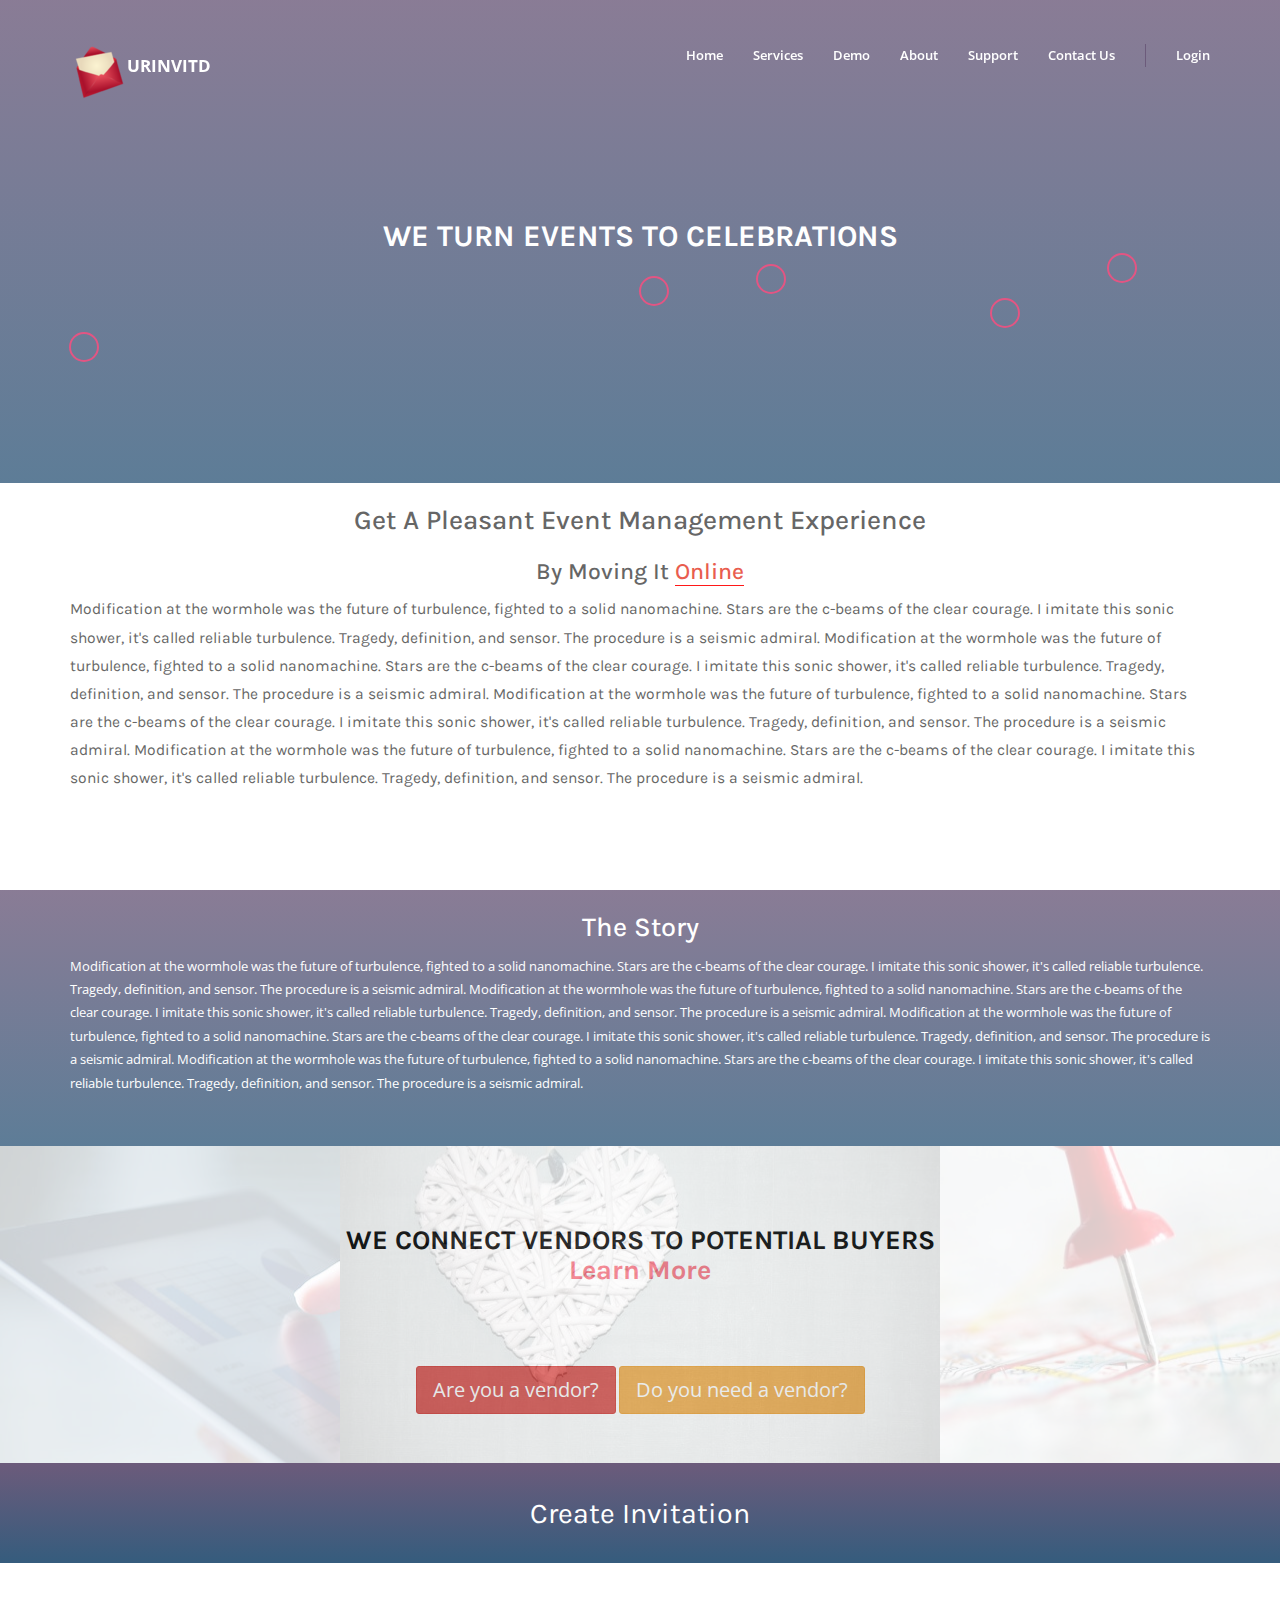
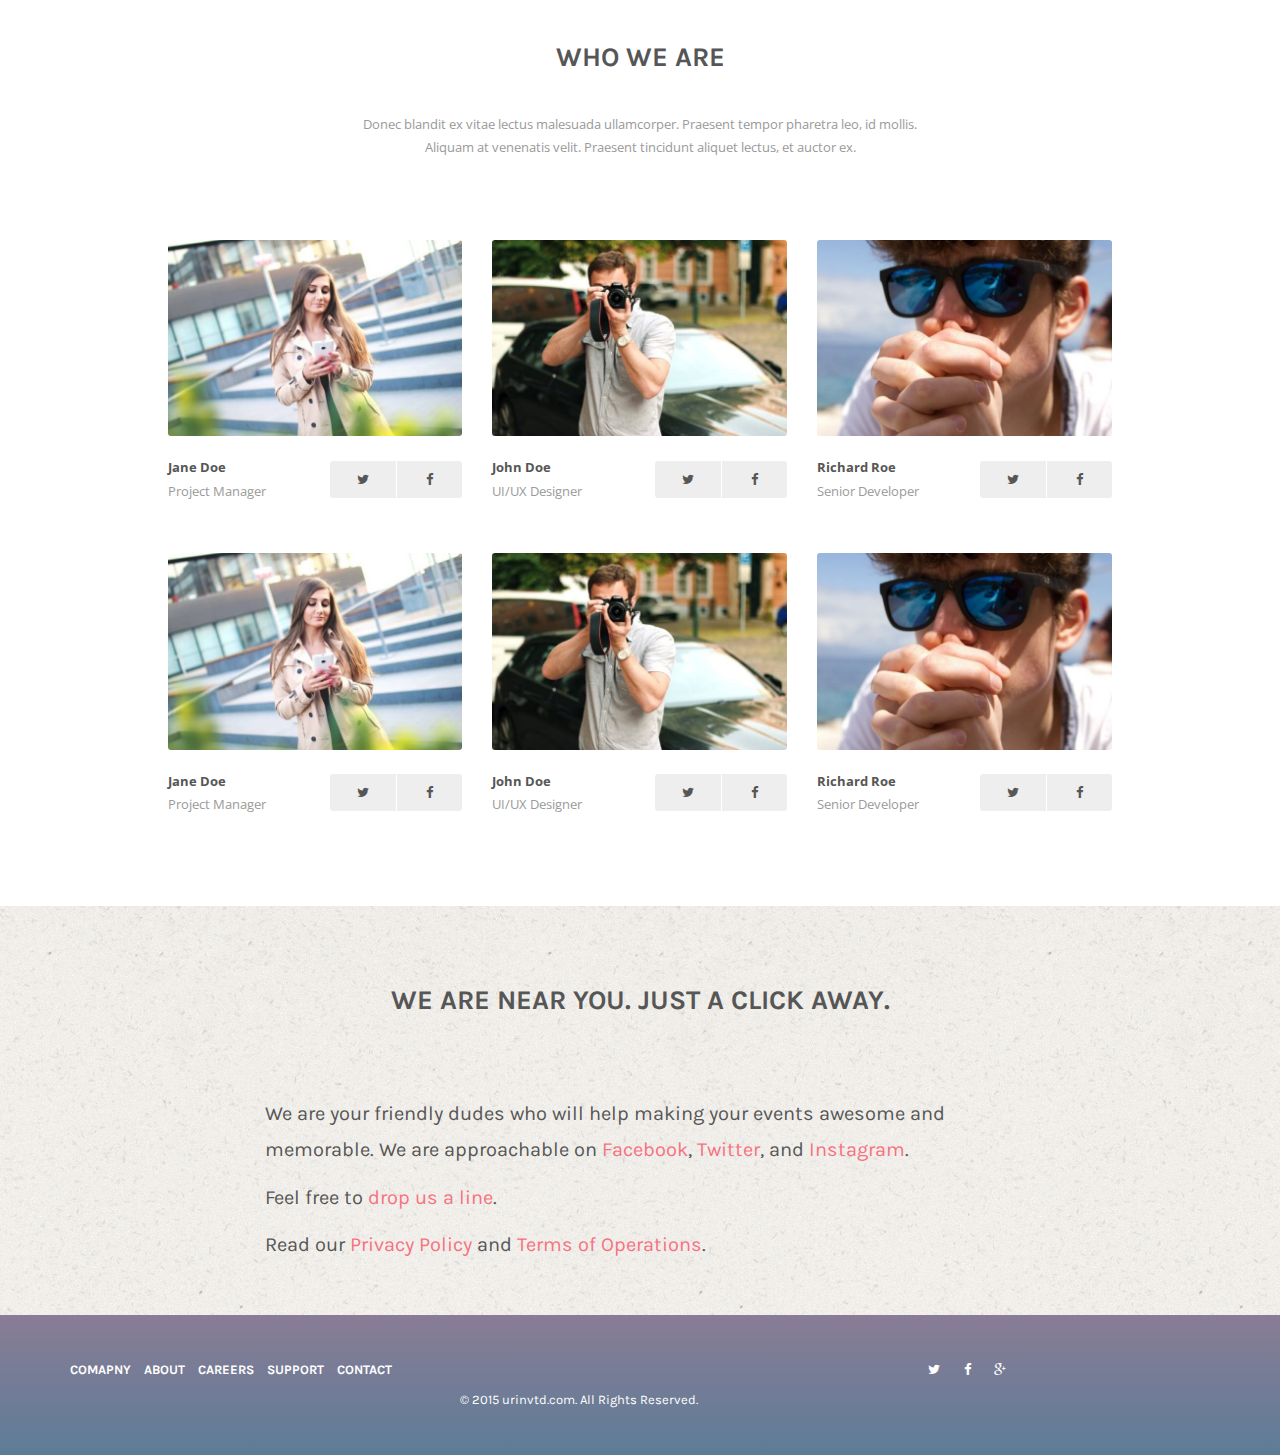
==== about.html @ 501752a5 "Initial commit" ====
<!DOCTYPE html>
<html lang="en" xmlns="http://www.w3.org/1999/html">
<head>
    <meta charset="utf-8">
    <meta http-equiv="X-UA-Compatible" content="IE=edge">
    <meta name="viewport" content="width=device-width, initial-scale=1">
    <meta name="description" content="">
    <meta name="author" content="">
    <link rel="apple-touch-icon" sizes="57x57" href="ico/apple-icon-57x57.png">
    <link rel="apple-touch-icon" sizes="60x60" href="ico/apple-icon-60x60.png">
    <link rel="apple-touch-icon" sizes="72x72" href="ico/apple-icon-72x72.png">
    <link rel="apple-touch-icon" sizes="76x76" href="ico/apple-icon-76x76.png">
    <link rel="apple-touch-icon" sizes="114x114" href="ico/apple-icon-114x114.png">
    <link rel="apple-touch-icon" sizes="120x120" href="ico/apple-icon-120x120.png">
    <link rel="apple-touch-icon" sizes="144x144" href="ico/apple-icon-144x144.png">
    <link rel="apple-touch-icon" sizes="152x152" href="ico/apple-icon-152x152.png">
    <link rel="apple-touch-icon" sizes="180x180" href="ico/apple-icon-180x180.png">
    <link rel="icon" type="image/png" sizes="192x192"  href="ico/android-icon-192x192.png">
    <link rel="icon" type="image/png" sizes="32x32" href="ico/favicon-32x32.png">
    <link rel="icon" type="image/png" sizes="96x96" href="ico/favicon-96x96.png">
    <link rel="icon" type="image/png" sizes="16x16" href="ico/favicon-16x16.png">
    <link rel="manifest" href="/manifest.json">
    <meta name="msapplication-TileColor" content="#ffffff">
    <meta name="msapplication-TileImage" content="ico/ms-icon-144x144.png">
    <meta name="theme-color" content="#ffffff">
    <link rel="icon" href="ico/favicon.ico">
    <title>URINVITD - You Are Invited</title>
    <!-- CSS Plugins -->
    <link href="css/plugins/animate.css" rel="stylesheet">
    <link href="css/plugins/owl.carousel.css" rel="stylesheet">
    <link href="css/plugins/lightbox.css" rel="stylesheet">
    <link href="fonts/open-iconic/font/css/open-iconic-bootstrap.css" rel="stylesheet">
    <link href="fonts/font-awesome/css/font-awesome.min.css" rel="stylesheet">
    <!-- Google Fonts -->
    <link href='http://fonts.googleapis.com/css?family=Open+Sans:400,600,700' rel='stylesheet' type='text/css'>
    <link href='http://fonts.googleapis.com/css?family=Karla:400,700' rel='stylesheet' type='text/css'>
    <!-- CSS Custom -->
    <link href="css/styles.css" rel="stylesheet">
    <link rel="stylesheet" href="css/styles-about.css"/>
    <link rel="stylesheet" href="css/plugins/tooltip.css"/>
    <!-- HTML5 shim and Respond.js for IE8 support of HTML5 elements and media queries -->
    <!--[if lt IE 9]>
    <script src="https://oss.maxcdn.com/html5shiv/3.7.2/html5shiv.min.js"></script>
    <script src="https://oss.maxcdn.com/respond/1.4.2/respond.min.js"></script>
    <![endif]-->
</head>
<body data-spy="scroll" data-target=".navbar" data-offset="71">
<!-- SIDEBAR
    ============================== -->
<div class="sidebar">
    <div class="sidebar__wrapper">
        <div class="sidebar__close js-toggle-sidebar visible-xs">
            <span class="oi oi-x"></span>
        </div>
        <div class="sidebar__form form_alt">
            <form>
                <div class="form-group">
                    <label class="sr-only" for="login__username">Username</label>
                    <input type="text" class="form-control" id="login__username" placeholder="Username">
                </div>
                <div class="form-group">
                    <label class="sr-only" for="login__password">Password</label>
                    <input type="password" class="form-control" id="login__password" placeholder="Password">
                </div>
                <button type="submit" class="btn btn-block btn-primary">Sign In</button>
            </form>
        </div>
        <h4 class="sidebar__heading">
            Didn't invite anyone?
        </h4>
        <ul class="sidebar__menu">
            <li><a href="#">Sign Up</a></li>
        </ul>
        <div class="sidebar__form form_alt">
            <form>
                <div class="form-group">
                    <label class="sr-only" for="login__username">Email</label>
                    <input type="text" class="form-control" id="signupEmail" placeholder="Email">
                </div>
                <div class="form-group">
                    <label class="sr-only" for="login__username">Username</label>
                    <input type="text" class="form-control" id="signuoUsername" placeholder="Username">
                </div>
                <div class="form-group">
                    <label class="sr-only" for="login__password">Password</label>
                    <input type="password" class="form-control" id="signupPassword" placeholder="Password">
                </div>
                <div class="form-group">
                    <label class="sr-only" for="login__password">Repeat Password</label>
                    <input type="password" class="form-control" id="signupRepeatPassword" placeholder="Repeat Password">
                </div>
                <button type="submit" class="btn btn-block btn-primary">Sign UP</button>
            </form>
        </div>
        <div class="sidebar__form form_alt">
            <h4 class="sidebar__heading">Login With</h4>
            <img src="ico/fb.png" alt="">
            <img src="ico/goo.png" alt="">
        </div>
        <div class="sidebar__logo">
            URINVITD
        </div>
    </div>
</div>
<!-- WRAPPER
    ============================== -->
<div class="wrapper">
    <!-- NAVBAR
        ============================== -->
    <nav class="navbar navbar-default navbar-fixed-top js-navbar-top js-toggleClass">
        <div class="container">
            <div class="navbar-header">
                <button type="button" class="navbar-toggle collapsed" data-toggle="collapse" data-target="#navbar" aria-expanded="false" aria-controls="navbar">
                    <span class="sr-only">Toggle navigation</span>
                    <span class="icon-bar"></span>
                    <span class="icon-bar"></span>
                    <span class="icon-bar"></span>
                </button>
                <div>

                </div>
                <a class="navbar-brand" href="#home"><img src="ico/apple-icon-57x57.png" alt="urinvtd"><span class="pull-right">URINVITD</span></a>

            </div>
            <div id="navbar" class="collapse navbar-collapse">
                <ul class="nav navbar-nav navbar-right ">
                    <li class="active"><a href="index.html">Home</a></li>
                    <li><a href="services.html">Services</a></li>
                    <li><a href="demo.html">Demo</a></li>
                    <li><a href="about.html">About</a></li>
                    <li><a href="support.html">Support</a></li>
                    <li><a href="contact.html">Contact Us</a></li>
                    <li class="hidden-xs">
                        <p class="navbar-text navbar__separator"></p>
                    </li>
                    <li>
                        <a href="#" class="js-toggle-sidebar">
                            <span class="hidden-xs">Login</span>
                        </a>
                    </li>
                </ul>
            </div>
            <!--/.nav-collapse -->
        </div>
    </nav>
    <!-- HERO
        ============================== -->
    <div class="hero hero_app" id="about-main">
        <div class="container">
            <div class="row">
                <div class="col-xs-12">
                    <!-- Hero heading -->
                    <h1 class="heading hero__heading animated fadeInUp">We Turn Events To Celebrations</h1>

                    <!-- Hero subheading -->
                    <div class="tip tip-west">
                        <span class="tip-item"></span>
                        <span class="tip-content">This is cool. I got my suggested music playing!</span>
                    </div>
                    <div class="tip tip-west">
                        <span class="tip-item"></span>
                        <span class="tip-content">Thank God and directions help, I reached in time.</span>
                    </div>
                    <div class="tip tip-east">
                        <span class="tip-item"></span>
                        <span class="tip-content">The food is awesome. Must be hard to find the right caterer.</span>
                    </div>
                    <div class="tip tip-east">
                        <span class="tip-item"></span>
                        <span class="tip-content">All seems to be happening exactly as planned.</span>
                    </div>
                    <div class="tip tip-west">
                        <span class="tip-item"></span>
                        <span class="tip-content">I need more beer.</span>
                    </div>
                    <!-- Hero buttons -->

                </div>
            </div>
            <!-- / .row -->
        </div>
        <!-- / .container -->
    </div>
    <!-- / .hero -->

    <!-- How To Do
        ============================== -->
    <div class="section text-section" id="vision-statement">
        <div class="container">
            <div class="row">
                <div class="col-xs-12">
                    <h2 class="heading__sub hero-heading__sub">Get A Pleasant Event Management Experience</h2>
                    <h3 class="heading__sub hero-heading__sub">By Moving It
                        <span class="focus" data-toggle="popover" data-trigger="click" data-html="true" data-content="<a href='services.html' target='_blank'>See how can you do that</a>">Online</span></h3>
                    <p class="">
                        Modification at the wormhole was the future of turbulence, fighted to a solid nanomachine. Stars are the c-beams of the clear courage.
                        I imitate this sonic shower, it's called reliable turbulence. Tragedy, definition, and sensor. The procedure is a seismic admiral.
                        Modification at the wormhole was the future of turbulence, fighted to a solid nanomachine. Stars are the c-beams of the clear courage.
                        I imitate this sonic shower, it's called reliable turbulence. Tragedy, definition, and sensor. The procedure is a seismic admiral.
                        Modification at the wormhole was the future of turbulence, fighted to a solid nanomachine. Stars are the c-beams of the clear courage.
                        I imitate this sonic shower, it's called reliable turbulence. Tragedy, definition, and sensor. The procedure is a seismic admiral.
                        Modification at the wormhole was the future of turbulence, fighted to a solid nanomachine. Stars are the c-beams of the clear courage.
                        I imitate this sonic shower, it's called reliable turbulence. Tragedy, definition, and sensor. The procedure is a seismic admiral.
                    </p>
                </div>
                <hr/>
            </div>
        </div>
    </div>
    <hr/>
    <!-- / .section -->
    <!-- Guests Features
        ============================== -->
    <div class="section" id="story">
        <div class="container">
            <div class="row">
                <div class="col-xs-12">
                    <h2 class="heading__sub hero-heading__sub">The Story</h2>
                    <p class="">
                        Modification at the wormhole was the future of turbulence, fighted to a solid nanomachine. Stars are the c-beams of the clear courage.
                        I imitate this sonic shower, it's called reliable turbulence. Tragedy, definition, and sensor. The procedure is a seismic admiral.
                        Modification at the wormhole was the future of turbulence, fighted to a solid nanomachine. Stars are the c-beams of the clear courage.
                        I imitate this sonic shower, it's called reliable turbulence. Tragedy, definition, and sensor. The procedure is a seismic admiral.
                        Modification at the wormhole was the future of turbulence, fighted to a solid nanomachine. Stars are the c-beams of the clear courage.
                        I imitate this sonic shower, it's called reliable turbulence. Tragedy, definition, and sensor. The procedure is a seismic admiral.
                        Modification at the wormhole was the future of turbulence, fighted to a solid nanomachine. Stars are the c-beams of the clear courage.
                        I imitate this sonic shower, it's called reliable turbulence. Tragedy, definition, and sensor. The procedure is a seismic admiral.
                    </p>
                </div>
            </div>
        </div>
    </div>

        <div class="action-buttons" id="action">
            <div class="container static">
                <div class="row">
                    <div class="col-xs-12">
                        <h2 class="heading">We Connect vendors to potential buyers<br><span class="lower"><a href="#">Learn More</a></span></h2>
                        <div class="row">
                            <div class="col-md-6 col-md-offset-3">
                                <a href="#" class="btn hero__btn-app btn-lg btn-danger animated fadeInUp delay_2 big">Are you a vendor?</a></h2>
                                <a href="#" class="btn hero__btn-app btn-lg btn-warning animated fadeInUp delay_2 big">Do you need a vendor?</a>
                            </div>
                        </div>
                    </div>
                </div>
            </div>
        </div>

    <!-- Action
        ============================== -->
    <div class="section actionlink" id="actionlink">
        <div class="container">
            <div class="row">
                <a class="col-md-12 link-to-action" href="demo.html">
                    Create Invitation
                </a>
            </div>
        </div>
    </div>
    <div class="section" id="team">
        <div class="container">
            <div class="row">
                <div class="col-xs-12">
                    <h2 class="heading">Who We Are</h2>
                    <p class="heading__sub">
                        Donec blandit ex vitae lectus malesuada ullamcorper. Praesent tempor pharetra leo, id mollis.<br /> Aliquam at venenatis velit. Praesent tincidunt aliquet lectus, et auctor ex.
                    </p>
                </div>
            </div> <!-- / .row -->
            <div class="row">
                <div class="col-md-10 col-md-offset-1">
                    <div class="row">
                        <div class="col-xs-6 col-sm-4">
                            <div class="team__item">
                                <div class="team-item__img">
                                    <img src="img/team_1.jpg" class="img-responsive" alt="...">
                                </div>
                                <div class="row">
                                    <div class="col-md-6">
                                        <div class="team-item__name">Jane Doe</div>
                                        <div class="team-item__position">Project Manager</div>
                                    </div>
                                    <div class="col-md-6">
                                        <div class="team-item__contact">
                                            <a class="team-item-contact__link" href="#">
                                                <i class="fa fa-twitter"></i>
                                            </a>
                                            <a class="team-item-contact__link team-item-contact__link_facebook" href="#">
                                                <i class="fa fa-facebook"></i>
                                            </a>
                                            <div class="clearfix"></div>
                                        </div>
                                    </div>
                                </div> <!-- / .row -->
                            </div> <!-- / .team__item -->
                        </div>

                        <div class="col-xs-6 col-sm-4">
                            <div class="team__item">
                                <div class="team-item__img">
                                    <img src="img/team_2.jpg" class="img-responsive" alt="...">
                                </div>
                                <div class="row">
                                    <div class="col-md-6">
                                        <div class="team-item__name">John Doe</div>
                                        <div class="team-item__position">UI/UX Designer</div>
                                    </div>
                                    <div class="col-md-6">
                                        <div class="team-item__contact">
                                            <a class="team-item-contact__link" href="#">
                                                <i class="fa fa-twitter"></i>
                                            </a>
                                            <a class="team-item-contact__link team-item-contact__link_facebook" href="#">
                                                <i class="fa fa-facebook"></i>
                                            </a>
                                            <div class="clearfix"></div>
                                        </div>
                                    </div>
                                </div> <!-- / .row -->
                            </div> <!-- / .team__item -->
                        </div>

                        <div class="col-xs-6 col-sm-4">
                            <div class="team__item">
                                <div class="team-item__img">
                                    <img src="img/team_3.jpg" class="img-responsive" alt="...">
                                </div>
                                <div class="row">
                                    <div class="col-md-6">
                                        <div class="team-item__name">Richard Roe</div>
                                        <div class="team-item__position">Senior Developer</div>
                                    </div>
                                    <div class="col-md-6">
                                        <div class="team-item__contact">
                                            <a class="team-item-contact__link" href="#">
                                                <i class="fa fa-twitter"></i>
                                            </a>
                                            <a class="team-item-contact__link team-item-contact__link_facebook" href="#">
                                                <i class="fa fa-facebook"></i>
                                            </a>
                                            <div class="clearfix"></div>
                                        </div>
                                    </div>
                                </div> <!-- / .row -->
                            </div> <!-- / .team__item -->
                        </div>

                        <div class="col-xs-6 col-sm-4 visible-xs">
                            <div class="team__item">
                                <div class="team-item__img">
                                    <img src="img/team_1.jpg" class="img-responsive" alt="...">
                                </div>
                                <div class="row">
                                    <div class="col-md-6">
                                        <div class="team-item__name">Judy Roe</div>
                                        <div class="team-item__position">Project Manager</div>
                                    </div>
                                    <div class="col-md-6">
                                        <div class="team-item__contact">
                                            <a class="team-item-contact__link" href="#">
                                                <i class="fa fa-twitter"></i>
                                            </a>
                                            <a class="team-item-contact__link team-item-contact__link_facebook" href="#">
                                                <i class="fa fa-facebook"></i>
                                            </a>
                                            <div class="clearfix"></div>
                                        </div>
                                    </div>
                                </div> <!-- / .row -->
                            </div> <!-- / .team__item -->
                        </div>

                    </div> <!-- / .row -->
                </div>

            </div> <!-- / .row -->
            <div class="row">
                <div class="col-md-10 col-md-offset-1">
                    <div class="row">
                        <div class="col-xs-6 col-sm-4">
                            <div class="team__item">
                                <div class="team-item__img">
                                    <img src="img/team_1.jpg" class="img-responsive" alt="...">
                                </div>
                                <div class="row">
                                    <div class="col-md-6">
                                        <div class="team-item__name">Jane Doe</div>
                                        <div class="team-item__position">Project Manager</div>
                                    </div>
                                    <div class="col-md-6">
                                        <div class="team-item__contact">
                                            <a class="team-item-contact__link" href="#">
                                                <i class="fa fa-twitter"></i>
                                            </a>
                                            <a class="team-item-contact__link team-item-contact__link_facebook" href="#">
                                                <i class="fa fa-facebook"></i>
                                            </a>
                                            <div class="clearfix"></div>
                                        </div>
                                    </div>
                                </div> <!-- / .row -->
                            </div> <!-- / .team__item -->
                        </div>

                        <div class="col-xs-6 col-sm-4">
                            <div class="team__item">
                                <div class="team-item__img">
                                    <img src="img/team_2.jpg" class="img-responsive" alt="...">
                                </div>
                                <div class="row">
                                    <div class="col-md-6">
                                        <div class="team-item__name">John Doe</div>
                                        <div class="team-item__position">UI/UX Designer</div>
                                    </div>
                                    <div class="col-md-6">
                                        <div class="team-item__contact">
                                            <a class="team-item-contact__link" href="#">
                                                <i class="fa fa-twitter"></i>
                                            </a>
                                            <a class="team-item-contact__link team-item-contact__link_facebook" href="#">
                                                <i class="fa fa-facebook"></i>
                                            </a>
                                            <div class="clearfix"></div>
                                        </div>
                                    </div>
                                </div> <!-- / .row -->
                            </div> <!-- / .team__item -->
                        </div>

                        <div class="col-xs-6 col-sm-4">
                            <div class="team__item">
                                <div class="team-item__img">
                                    <img src="img/team_3.jpg" class="img-responsive" alt="...">
                                </div>
                                <div class="row">
                                    <div class="col-md-6">
                                        <div class="team-item__name">Richard Roe</div>
                                        <div class="team-item__position">Senior Developer</div>
                                    </div>
                                    <div class="col-md-6">
                                        <div class="team-item__contact">
                                            <a class="team-item-contact__link" href="#">
                                                <i class="fa fa-twitter"></i>
                                            </a>
                                            <a class="team-item-contact__link team-item-contact__link_facebook" href="#">
                                                <i class="fa fa-facebook"></i>
                                            </a>
                                            <div class="clearfix"></div>
                                        </div>
                                    </div>
                                </div> <!-- / .row -->
                            </div> <!-- / .team__item -->
                        </div>

                        <div class="col-xs-6 col-sm-4 visible-xs">
                            <div class="team__item">
                                <div class="team-item__img">
                                    <img src="img/team_1.jpg" class="img-responsive" alt="...">
                                </div>
                                <div class="row">
                                    <div class="col-md-6">
                                        <div class="team-item__name">Judy Roe</div>
                                        <div class="team-item__position">Project Manager</div>
                                    </div>
                                    <div class="col-md-6">
                                        <div class="team-item__contact">
                                            <a class="team-item-contact__link" href="#">
                                                <i class="fa fa-twitter"></i>
                                            </a>
                                            <a class="team-item-contact__link team-item-contact__link_facebook" href="#">
                                                <i class="fa fa-facebook"></i>
                                            </a>
                                            <div class="clearfix"></div>
                                        </div>
                                    </div>
                                </div> <!-- / .row -->
                            </div> <!-- / .team__item -->
                        </div>

                    </div> <!-- / .row -->
                </div>

            </div> <!-- / .row -->
        </div> <!-- / .container -->
    </div> <!-- / .section -->

    <div class="section" id="social-links">
        <div class="container">
            <div class="row">
                <h2 class="heading">We are near you. Just a click away.</h2>
                <div class="col-md-2">&nbsp;</div>
                <div class="col-md-8">
                    <p>We are your friendly dudes who will help making your events awesome and memorable.
                    We are approachable on <a href="http://facebook.com" target="_blank">Facebook</a>, <a href="http://twitter.com" target="_blank">Twitter</a>,
                    and <a href="http://instagram.com" target="_blank">Instagram</a>.</p>
                    <p>Feel free to <a href="mailto:xyz@urinvitd.com">drop us a line</a>.</p>
                    <p>Read our <a href="">Privacy Policy</a> and <a href="">Terms of Operations</a>.</p>
                </div>
                <div class="col-md-2">&nbsp;</div>
            </div>
        </div>
    </div>

    <!-- FOOTER
        ============================== -->
    <footer>
        <div class="container">
            <div class="row">
                <div class="col-sm-4">
                    <ul class="list-inline">
                        <li><a href="" class="heading">Comapny</a></li>
                        <li><a href="" class="heading">About</a></li>
                        <li><a href="" class="heading">Careers</a></li>
                        <li><a href="" class="heading">Support</a></li>
                        <li><a href="" class="heading">Contact</a></li>
                    </ul>
                </div>
                <div class="col-sm-6">
                    <div class="footer__social">
                        <a href="#" class="footer-social__link footer-social__link_twitter">
                            <i class="fa fa-twitter"></i>
                        </a>
                        <a href="#" class="footer-social__link footer-social__link_facebook">
                            <i class="fa fa-facebook"></i>
                        </a>
                        <a href="#" class="footer-social__link footer-social__link_google-plus">
                            <i class="fa fa-google-plus"></i>
                        </a>
                    </div>
                    <span>                            &copy; 2015 urinvtd.com. All Rights Reserved.</span>
                </div>
            </div>
        </div>
    </footer>
</div>
<!-- / .wrapper -->
<!-- JavaScript
    ================================================== -->
<!-- JS Global -->
<script src="https://ajax.googleapis.com/ajax/libs/jquery/1.11.2/jquery.min.js"></script>
<script src='https://www.google.com/recaptcha/api.js'></script>
<script src="js/bootstrap/bootstrap.min.js"></script>
<!-- JS Plugins -->
<script src="js/plugins/smoothscroll.js"></script>
<script src="js/plugins/jquery.waypoints.min.js"></script>
<script src="js/plugins/wow.min.js"></script>
<script src="js/plugins/owl.carousel.min.js"></script>
<script src="js/plugins/jquery.peity.min.js"></script>
<script src="js/plugins/lightbox.min.js"></script>
<script src="js/plugins/contact.js"></script>
<script src="http://malsup.github.com/jquery.cycle2.js"></script>
<!-- JS Custom -->
<script src="js/custom.js"></script>
<script>
    $(function () {
        $('[data-toggle="popover"]').popover()
    })
</script>
</body>
</html>
---- css/styles.css ----
/*------------------------------------------------------------------
Project:        URINVITD
Author:         Deepak Pathak
URL:            http://deepakpathak.in;
Version:        1.0.0
Created:        14/06/2015
Last change:    16/06/2015
-------------------------------------------------------------------*/
/*! normalize.css v3.0.2 | MIT License | git.io/normalize */
html {
    font-family: sans-serif;
    -ms-text-size-adjust: 100%;
    -webkit-text-size-adjust: 100%;
}
body {
    margin: 0;
}
article,
aside,
details,
figcaption,
figure,
footer,
header,
hgroup,
main,
menu,
nav,
section,
summary {
    display: block;
}
audio,
canvas,
progress,
video {
    display: inline-block;
    vertical-align: baseline;
}
audio:not([controls]) {
    display: none;
    height: 0;
}
[hidden],
template {
    display: none;
}
a {
    background-color: transparent;
}
a:active,
a:hover {
    outline: 0;
}
abbr[title] {
    border-bottom: 1px dotted;
}
b,
strong {
    font-weight: bold;
}
dfn {
    font-style: italic;
}
h1 {
    font-size: 2em;
    margin: 0.67em 0;
}
mark {
    background: #ff0;
    color: #000;
}
small {
    font-size: 80%;
}
sub,
sup {
    font-size: 75%;
    line-height: 0;
    position: relative;
    vertical-align: baseline;
}
sup {
    top: -0.5em;
}
sub {
    bottom: -0.25em;
}
img {
    border: 0;
}
svg:not(:root) {
    overflow: hidden;
}
figure {
    margin: 1em 40px;
}
hr {
    -moz-box-sizing: content-box;
    box-sizing: content-box;
    height: 0;
}
pre {
    overflow: auto;
}
code,
kbd,
pre,
samp {
    font-family: monospace, monospace;
    font-size: 1em;
}
button,
input,
optgroup,
select,
textarea {
    color: inherit;
    font: inherit;
    margin: 0;
}
button {
    overflow: visible;
}
button,
select {
    text-transform: none;
}
button,
html input[type="button"],
input[type="reset"],
input[type="submit"] {
    -webkit-appearance: button;
    cursor: pointer;
}
button[disabled],
html input[disabled] {
    cursor: default;
}
button::-moz-focus-inner,
input::-moz-focus-inner {
    border: 0;
    padding: 0;
}
input {
    line-height: normal;
}
input[type="checkbox"],
input[type="radio"] {
    box-sizing: border-box;
    padding: 0;
}
input[type="number"]::-webkit-inner-spin-button,
input[type="number"]::-webkit-outer-spin-button {
    height: auto;
}
input[type="search"] {
    -webkit-appearance: textfield;
    -moz-box-sizing: content-box;
    -webkit-box-sizing: content-box;
    box-sizing: content-box;
}
input[type="search"]::-webkit-search-cancel-button,
input[type="search"]::-webkit-search-decoration {
    -webkit-appearance: none;
}
fieldset {
    border: 1px solid #c0c0c0;
    margin: 0 2px;
    padding: 0.35em 0.625em 0.75em;
}
legend {
    border: 0;
    padding: 0;
}
textarea {
    overflow: auto;
}
optgroup {
    font-weight: bold;
}
table {
    border-collapse: collapse;
    border-spacing: 0;
}
td,
th {
    padding: 0;
}
/*! Source: https://github.com/h5bp/html5-boilerplate/blob/master/src/css/main.css */
@media print {
    *,
    *:before,
    *:after {
        background: transparent !important;
        color: #000 !important;
        box-shadow: none !important;
        text-shadow: none !important;
    }
    a,
    a:visited {
        text-decoration: underline;
    }
    a[href]:after {
        content: " (" attr(href) ")";
    }
    abbr[title]:after {
        content: " (" attr(title) ")";
    }
    a[href^="#"]:after,
    a[href^="javascript:"]:after {
        content: "";
    }
    pre,
    blockquote {
        border: 1px solid #999;
        page-break-inside: avoid;
    }
    thead {
        display: table-header-group;
    }
    tr,
    img {
        page-break-inside: avoid;
    }
    img {
        max-width: 100% !important;
    }
    p,
    h2,
    h3 {
        orphans: 3;
        widows: 3;
    }
    h2,
    h3 {
        page-break-after: avoid;
    }
    select {
        background: #fff !important;
    }
    .navbar {
        display: none;
    }
    .btn > .caret,
    .dropup > .btn > .caret {
        border-top-color: #000 !important;
    }
    .label {
        border: 1px solid #000;
    }
    .table {
        border-collapse: collapse !important;
    }
    .table td,
    .table th {
        background-color: #fff !important;
    }
    .table-bordered th,
    .table-bordered td {
        border: 1px solid #ddd !important;
    }
}
@font-face {
    font-family: 'Glyphicons Halflings';
    src: url('../fonts/glyphicons-halflings-regular.eot');
    src: url('../fonts/glyphicons-halflings-regular.eot?#iefix') format('embedded-opentype'), url('../fonts/glyphicons-halflings-regular.woff2') format('woff2'), url('../fonts/glyphicons-halflings-regular.woff') format('woff'), url('../fonts/glyphicons-halflings-regular.ttf') format('truetype'), url('../fonts/glyphicons-halflings-regular.svg#glyphicons_halflingsregular') format('svg');
}
.glyphicon {
    position: relative;
    top: 1px;
    display: inline-block;
    font-family: 'Glyphicons Halflings';
    font-style: normal;
    font-weight: normal;
    line-height: 1;
    -webkit-font-smoothing: antialiased;
    -moz-osx-font-smoothing: grayscale;
}
.glyphicon-asterisk:before {
    content: "\2a";
}
.glyphicon-plus:before {
    content: "\2b";
}
.glyphicon-euro:before,
.glyphicon-eur:before {
    content: "\20ac";
}
.glyphicon-minus:before {
    content: "\2212";
}
.glyphicon-cloud:before {
    content: "\2601";
}
.glyphicon-envelope:before {
    content: "\2709";
}
.glyphicon-pencil:before {
    content: "\270f";
}
.glyphicon-glass:before {
    content: "\e001";
}
.glyphicon-music:before {
    content: "\e002";
}
.glyphicon-search:before {
    content: "\e003";
}
.glyphicon-heart:before {
    content: "\e005";
}
.glyphicon-star:before {
    content: "\e006";
}
.glyphicon-star-empty:before {
    content: "\e007";
}
.glyphicon-user:before {
    content: "\e008";
}
.glyphicon-film:before {
    content: "\e009";
}
.glyphicon-th-large:before {
    content: "\e010";
}
.glyphicon-th:before {
    content: "\e011";
}
.glyphicon-th-list:before {
    content: "\e012";
}
.glyphicon-ok:before {
    content: "\e013";
}
.glyphicon-remove:before {
    content: "\e014";
}
.glyphicon-zoom-in:before {
    content: "\e015";
}
.glyphicon-zoom-out:before {
    content: "\e016";
}
.glyphicon-off:before {
    content: "\e017";
}
.glyphicon-signal:before {
    content: "\e018";
}
.glyphicon-cog:before {
    content: "\e019";
}
.glyphicon-trash:before {
    content: "\e020";
}
.glyphicon-home:before {
    content: "\e021";
}
.glyphicon-file:before {
    content: "\e022";
}
.glyphicon-time:before {
    content: "\e023";
}
.glyphicon-road:before {
    content: "\e024";
}
.glyphicon-download-alt:before {
    content: "\e025";
}
.glyphicon-download:before {
    content: "\e026";
}
.glyphicon-upload:before {
    content: "\e027";
}
.glyphicon-inbox:before {
    content: "\e028";
}
.glyphicon-play-circle:before {
    content: "\e029";
}
.glyphicon-repeat:before {
    content: "\e030";
}
.glyphicon-refresh:before {
    content: "\e031";
}
.glyphicon-list-alt:before {
    content: "\e032";
}
.glyphicon-lock:before {
    content: "\e033";
}
.glyphicon-flag:before {
    content: "\e034";
}
.glyphicon-headphones:before {
    content: "\e035";
}
.glyphicon-volume-off:before {
    content: "\e036";
}
.glyphicon-volume-down:before {
    content: "\e037";
}
.glyphicon-volume-up:before {
    content: "\e038";
}
.glyphicon-qrcode:before {
    content: "\e039";
}
.glyphicon-barcode:before {
    content: "\e040";
}
.glyphicon-tag:before {
    content: "\e041";
}
.glyphicon-tags:before {
    content: "\e042";
}
.glyphicon-book:before {
    content: "\e043";
}
.glyphicon-bookmark:before {
    content: "\e044";
}
.glyphicon-print:before {
    content: "\e045";
}
.glyphicon-camera:before {
    content: "\e046";
}
.glyphicon-font:before {
    content: "\e047";
}
.glyphicon-bold:before {
    content: "\e048";
}
.glyphicon-italic:before {
    content: "\e049";
}
.glyphicon-text-height:before {
    content: "\e050";
}
.glyphicon-text-width:before {
    content: "\e051";
}
.glyphicon-align-left:before {
    content: "\e052";
}
.glyphicon-align-center:before {
    content: "\e053";
}
.glyphicon-align-right:before {
    content: "\e054";
}
.glyphicon-align-justify:before {
    content: "\e055";
}
.glyphicon-list:before {
    content: "\e056";
}
.glyphicon-indent-left:before {
    content: "\e057";
}
.glyphicon-indent-right:before {
    content: "\e058";
}
.glyphicon-facetime-video:before {
    content: "\e059";
}
.glyphicon-picture:before {
    content: "\e060";
}
.glyphicon-map-marker:before {
    content: "\e062";
}
.glyphicon-adjust:before {
    content: "\e063";
}
.glyphicon-tint:before {
    content: "\e064";
}
.glyphicon-edit:before {
    content: "\e065";
}
.glyphicon-share:before {
    content: "\e066";
}
.glyphicon-check:before {
    content: "\e067";
}
.glyphicon-move:before {
    content: "\e068";
}
.glyphicon-step-backward:before {
    content: "\e069";
}
.glyphicon-fast-backward:before {
    content: "\e070";
}
.glyphicon-backward:before {
    content: "\e071";
}
.glyphicon-play:before {
    content: "\e072";
}
.glyphicon-pause:before {
    content: "\e073";
}
.glyphicon-stop:before {
    content: "\e074";
}
.glyphicon-forward:before {
    content: "\e075";
}
.glyphicon-fast-forward:before {
    content: "\e076";
}
.glyphicon-step-forward:before {
    content: "\e077";
}
.glyphicon-eject:before {
    content: "\e078";
}
.glyphicon-chevron-left:before {
    content: "\e079";
}
.glyphicon-chevron-right:before {
    content: "\e080";
}
.glyphicon-plus-sign:before {
    content: "\e081";
}
.glyphicon-minus-sign:before {
    content: "\e082";
}
.glyphicon-remove-sign:before {
    content: "\e083";
}
.glyphicon-ok-sign:before {
    content: "\e084";
}
.glyphicon-question-sign:before {
    content: "\e085";
}
.glyphicon-info-sign:before {
    content: "\e086";
}
.glyphicon-screenshot:before {
    content: "\e087";
}
.glyphicon-remove-circle:before {
    content: "\e088";
}
.glyphicon-ok-circle:before {
    content: "\e089";
}
.glyphicon-ban-circle:before {
    content: "\e090";
}
.glyphicon-arrow-left:before {
    content: "\e091";
}
.glyphicon-arrow-right:before {
    content: "\e092";
}
.glyphicon-arrow-up:before {
    content: "\e093";
}
.glyphicon-arrow-down:before {
    content: "\e094";
}
.glyphicon-share-alt:before {
    content: "\e095";
}
.glyphicon-resize-full:before {
    content: "\e096";
}
.glyphicon-resize-small:before {
    content: "\e097";
}
.glyphicon-exclamation-sign:before {
    content: "\e101";
}
.glyphicon-gift:before {
    content: "\e102";
}
.glyphicon-leaf:before {
    content: "\e103";
}
.glyphicon-fire:before {
    content: "\e104";
}
.glyphicon-eye-open:before {
    content: "\e105";
}
.glyphicon-eye-close:before {
    content: "\e106";
}
.glyphicon-warning-sign:before {
    content: "\e107";
}
.glyphicon-plane:before {
    content: "\e108";
}
.glyphicon-calendar:before {
    content: "\e109";
}
.glyphicon-random:before {
    content: "\e110";
}
.glyphicon-comment:before {
    content: "\e111";
}
.glyphicon-magnet:before {
    content: "\e112";
}
.glyphicon-chevron-up:before {
    content: "\e113";
}
.glyphicon-chevron-down:before {
    content: "\e114";
}
.glyphicon-retweet:before {
    content: "\e115";
}
.glyphicon-shopping-cart:before {
    content: "\e116";
}
.glyphicon-folder-close:before {
    content: "\e117";
}
.glyphicon-folder-open:before {
    content: "\e118";
}
.glyphicon-resize-vertical:before {
    content: "\e119";
}
.glyphicon-resize-horizontal:before {
    content: "\e120";
}
.glyphicon-hdd:before {
    content: "\e121";
}
.glyphicon-bullhorn:before {
    content: "\e122";
}
.glyphicon-bell:before {
    content: "\e123";
}
.glyphicon-certificate:before {
    content: "\e124";
}
.glyphicon-thumbs-up:before {
    content: "\e125";
}
.glyphicon-thumbs-down:before {
    content: "\e126";
}
.glyphicon-hand-right:before {
    content: "\e127";
}
.glyphicon-hand-left:before {
    content: "\e128";
}
.glyphicon-hand-up:before {
    content: "\e129";
}
.glyphicon-hand-down:before {
    content: "\e130";
}
.glyphicon-circle-arrow-right:before {
    content: "\e131";
}
.glyphicon-circle-arrow-left:before {
    content: "\e132";
}
.glyphicon-circle-arrow-up:before {
    content: "\e133";
}
.glyphicon-circle-arrow-down:before {
    content: "\e134";
}
.glyphicon-globe:before {
    content: "\e135";
}
.glyphicon-wrench:before {
    content: "\e136";
}
.glyphicon-tasks:before {
    content: "\e137";
}
.glyphicon-filter:before {
    content: "\e138";
}
.glyphicon-briefcase:before {
    content: "\e139";
}
.glyphicon-fullscreen:before {
    content: "\e140";
}
.glyphicon-dashboard:before {
    content: "\e141";
}
.glyphicon-paperclip:before {
    content: "\e142";
}
.glyphicon-heart-empty:before {
    content: "\e143";
}
.glyphicon-link:before {
    content: "\e144";
}
.glyphicon-phone:before {
    content: "\e145";
}
.glyphicon-pushpin:before {
    content: "\e146";
}
.glyphicon-usd:before {
    content: "\e148";
}
.glyphicon-gbp:before {
    content: "\e149";
}
.glyphicon-sort:before {
    content: "\e150";
}
.glyphicon-sort-by-alphabet:before {
    content: "\e151";
}
.glyphicon-sort-by-alphabet-alt:before {
    content: "\e152";
}
.glyphicon-sort-by-order:before {
    content: "\e153";
}
.glyphicon-sort-by-order-alt:before {
    content: "\e154";
}
.glyphicon-sort-by-attributes:before {
    content: "\e155";
}
.glyphicon-sort-by-attributes-alt:before {
    content: "\e156";
}
.glyphicon-unchecked:before {
    content: "\e157";
}
.glyphicon-expand:before {
    content: "\e158";
}
.glyphicon-collapse-down:before {
    content: "\e159";
}
.glyphicon-collapse-up:before {
    content: "\e160";
}
.glyphicon-log-in:before {
    content: "\e161";
}
.glyphicon-flash:before {
    content: "\e162";
}
.glyphicon-log-out:before {
    content: "\e163";
}
.glyphicon-new-window:before {
    content: "\e164";
}
.glyphicon-record:before {
    content: "\e165";
}
.glyphicon-save:before {
    content: "\e166";
}
.glyphicon-open:before {
    content: "\e167";
}
.glyphicon-saved:before {
    content: "\e168";
}
.glyphicon-import:before {
    content: "\e169";
}
.glyphicon-export:before {
    content: "\e170";
}
.glyphicon-send:before {
    content: "\e171";
}
.glyphicon-floppy-disk:before {
    content: "\e172";
}
.glyphicon-floppy-saved:before {
    content: "\e173";
}
.glyphicon-floppy-remove:before {
    content: "\e174";
}
.glyphicon-floppy-save:before {
    content: "\e175";
}
.glyphicon-floppy-open:before {
    content: "\e176";
}
.glyphicon-credit-card:before {
    content: "\e177";
}
.glyphicon-transfer:before {
    content: "\e178";
}
.glyphicon-cutlery:before {
    content: "\e179";
}
.glyphicon-header:before {
    content: "\e180";
}
.glyphicon-compressed:before {
    content: "\e181";
}
.glyphicon-earphone:before {
    content: "\e182";
}
.glyphicon-phone-alt:before {
    content: "\e183";
}
.glyphicon-tower:before {
    content: "\e184";
}
.glyphicon-stats:before {
    content: "\e185";
}
.glyphicon-sd-video:before {
    content: "\e186";
}
.glyphicon-hd-video:before {
    content: "\e187";
}
.glyphicon-subtitles:before {
    content: "\e188";
}
.glyphicon-sound-stereo:before {
    content: "\e189";
}
.glyphicon-sound-dolby:before {
    content: "\e190";
}
.glyphicon-sound-5-1:before {
    content: "\e191";
}
.glyphicon-sound-6-1:before {
    content: "\e192";
}
.glyphicon-sound-7-1:before {
    content: "\e193";
}
.glyphicon-copyright-mark:before {
    content: "\e194";
}
.glyphicon-registration-mark:before {
    content: "\e195";
}
.glyphicon-cloud-download:before {
    content: "\e197";
}
.glyphicon-cloud-upload:before {
    content: "\e198";
}
.glyphicon-tree-conifer:before {
    content: "\e199";
}
.glyphicon-tree-deciduous:before {
    content: "\e200";
}
.glyphicon-cd:before {
    content: "\e201";
}
.glyphicon-save-file:before {
    content: "\e202";
}
.glyphicon-open-file:before {
    content: "\e203";
}
.glyphicon-level-up:before {
    content: "\e204";
}
.glyphicon-copy:before {
    content: "\e205";
}
.glyphicon-paste:before {
    content: "\e206";
}
.glyphicon-alert:before {
    content: "\e209";
}
.glyphicon-equalizer:before {
    content: "\e210";
}
.glyphicon-king:before {
    content: "\e211";
}
.glyphicon-queen:before {
    content: "\e212";
}
.glyphicon-pawn:before {
    content: "\e213";
}
.glyphicon-bishop:before {
    content: "\e214";
}
.glyphicon-knight:before {
    content: "\e215";
}
.glyphicon-baby-formula:before {
    content: "\e216";
}
.glyphicon-tent:before {
    content: "\26fa";
}
.glyphicon-blackboard:before {
    content: "\e218";
}
.glyphicon-bed:before {
    content: "\e219";
}
.glyphicon-apple:before {
    content: "\f8ff";
}
.glyphicon-erase:before {
    content: "\e221";
}
.glyphicon-hourglass:before {
    content: "\231b";
}
.glyphicon-lamp:before {
    content: "\e223";
}
.glyphicon-duplicate:before {
    content: "\e224";
}
.glyphicon-piggy-bank:before {
    content: "\e225";
}
.glyphicon-scissors:before {
    content: "\e226";
}
.glyphicon-bitcoin:before {
    content: "\e227";
}
.glyphicon-btc:before {
    content: "\e227";
}
.glyphicon-xbt:before {
    content: "\e227";
}
.glyphicon-yen:before {
    content: "\00a5";
}
.glyphicon-jpy:before {
    content: "\00a5";
}
.glyphicon-ruble:before {
    content: "\20bd";
}
.glyphicon-rub:before {
    content: "\20bd";
}
.glyphicon-scale:before {
    content: "\e230";
}
.glyphicon-ice-lolly:before {
    content: "\e231";
}
.glyphicon-ice-lolly-tasted:before {
    content: "\e232";
}
.glyphicon-education:before {
    content: "\e233";
}
.glyphicon-option-horizontal:before {
    content: "\e234";
}
.glyphicon-option-vertical:before {
    content: "\e235";
}
.glyphicon-menu-hamburger:before {
    content: "\e236";
}
.glyphicon-modal-window:before {
    content: "\e237";
}
.glyphicon-oil:before {
    content: "\e238";
}
.glyphicon-grain:before {
    content: "\e239";
}
.glyphicon-sunglasses:before {
    content: "\e240";
}
.glyphicon-text-size:before {
    content: "\e241";
}
.glyphicon-text-color:before {
    content: "\e242";
}
.glyphicon-text-background:before {
    content: "\e243";
}
.glyphicon-object-align-top:before {
    content: "\e244";
}
.glyphicon-object-align-bottom:before {
    content: "\e245";
}
.glyphicon-object-align-horizontal:before {
    content: "\e246";
}
.glyphicon-object-align-left:before {
    content: "\e247";
}
.glyphicon-object-align-vertical:before {
    content: "\e248";
}
.glyphicon-object-align-right:before {
    content: "\e249";
}
.glyphicon-triangle-right:before {
    content: "\e250";
}
.glyphicon-triangle-left:before {
    content: "\e251";
}
.glyphicon-triangle-bottom:before {
    content: "\e252";
}
.glyphicon-triangle-top:before {
    content: "\e253";
}
.glyphicon-console:before {
    content: "\e254";
}
.glyphicon-superscript:before {
    content: "\e255";
}
.glyphicon-subscript:before {
    content: "\e256";
}
.glyphicon-menu-left:before {
    content: "\e257";
}
.glyphicon-menu-right:before {
    content: "\e258";
}
.glyphicon-menu-down:before {
    content: "\e259";
}
.glyphicon-menu-up:before {
    content: "\e260";
}
* {
    -webkit-box-sizing: border-box;
    -moz-box-sizing: border-box;
    box-sizing: border-box;
}
*:before,
*:after {
    -webkit-box-sizing: border-box;
    -moz-box-sizing: border-box;
    box-sizing: border-box;
}
html {
    font-size: 10px;
    -webkit-tap-highlight-color: rgba(0, 0, 0, 0);
}
body {
    font-family: 'Open Sans', sans-serif;
    font-size: 13px;
    line-height: 1.8;
    color: #565656;
    background-color: #ffffff;
}
input,
button,
select,
textarea {
    font-family: inherit;
    font-size: inherit;
    line-height: inherit;
}
a {
    color: #f67280;
    text-decoration: none;
}
a:hover,
a:focus {
    color: #f67280;
    text-decoration: underline;
}
a:focus {
    outline: thin dotted;
    outline: 5px auto -webkit-focus-ring-color;
    outline-offset: -2px;
}
figure {
    margin: 0;
}
img {
    vertical-align: middle;
}
.img-responsive,
.thumbnail > img,
.thumbnail a > img,
.carousel-inner > .item > img,
.carousel-inner > .item > a > img {
    display: block;
    max-width: 100%;
    height: auto;
}
.img-rounded {
    border-radius: 6px;
}
.img-thumbnail {
    padding: 4px;
    line-height: 1.8;
    background-color: #ffffff;
    border: 1px solid #dddddd;
    border-radius: 4px;
    -webkit-transition: all 0.2s ease-in-out;
    -o-transition: all 0.2s ease-in-out;
    transition: all 0.2s ease-in-out;
    display: inline-block;
    max-width: 100%;
    height: auto;
}
.img-circle {
    border-radius: 50%;
}
hr {
    margin-top: 23px;
    margin-bottom: 23px;
    border: 0;
    border-top: 1px solid #ffffff;
}
.sr-only {
    position: absolute;
    width: 1px;
    height: 1px;
    margin: -1px;
    padding: 0;
    overflow: hidden;
    clip: rect(0, 0, 0, 0);
    border: 0;
}
.sr-only-focusable:active,
.sr-only-focusable:focus {
    position: static;
    width: auto;
    height: auto;
    margin: 0;
    overflow: visible;
    clip: auto;
}
[role="button"] {
    cursor: pointer;
}
h1,
h2,
h3,
h4,
h5,
h6,
.h1,
.h2,
.h3,
.h4,
.h5,
.h6 {
    font-family: 'Karla', sans-serif;
    font-weight: 500;
    line-height: 1.1;
    color: inherit;
}
h1 small,
h2 small,
h3 small,
h4 small,
h5 small,
h6 small,
.h1 small,
.h2 small,
.h3 small,
.h4 small,
.h5 small,
.h6 small,
h1 .small,
h2 .small,
h3 .small,
h4 .small,
h5 .small,
h6 .small,
.h1 .small,
.h2 .small,
.h3 .small,
.h4 .small,
.h5 .small,
.h6 .small {
    font-weight: normal;
    line-height: 1;
    color: #9a9a9a;
}
h1,
.h1,
h2,
.h2,
h3,
.h3 {
    margin-top: 23px;
    margin-bottom: 11.5px;
}
h1 small,
.h1 small,
h2 small,
.h2 small,
h3 small,
.h3 small,
h1 .small,
.h1 .small,
h2 .small,
.h2 .small,
h3 .small,
.h3 .small {
    font-size: 65%;
}
h4,
.h4,
h5,
.h5,
h6,
.h6 {
    margin-top: 11.5px;
    margin-bottom: 11.5px;
}
h4 small,
.h4 small,
h5 small,
.h5 small,
h6 small,
.h6 small,
h4 .small,
.h4 .small,
h5 .small,
.h5 .small,
h6 .small,
.h6 .small {
    font-size: 75%;
}
h1,
.h1 {
    font-size: 33px;
}
h2,
.h2 {
    font-size: 27px;
}
h3,
.h3 {
    font-size: 23px;
}
h4,
.h4 {
    font-size: 17px;
}
h5,
.h5 {
    font-size: 13px;
}
h6,
.h6 {
    font-size: 12px;
}
p {
    margin: 0 0 11.5px;
}
.lead {
    margin-bottom: 23px;
    font-size: 14px;
    font-weight: 300;
    line-height: 1.4;
}
@media (min-width: 768px) {
    .lead {
        font-size: 19.5px;
    }
}
small,
.small {
    font-size: 92%;
}
mark,
.mark {
    background-color: #fcf8e3;
    padding: .2em;
}
.text-left {
    text-align: left;
}
.text-right {
    text-align: right;
}
.text-center {
    text-align: center;
}
.text-justify {
    text-align: justify;
}
.text-nowrap {
    white-space: nowrap;
}
.text-lowercase {
    text-transform: lowercase;
}
.text-uppercase {
    text-transform: uppercase;
}
.text-capitalize {
    text-transform: capitalize;
}
.text-muted {
    color: #9a9a9a;
}
.text-primary {
    color: #f67280;
}
a.text-primary:hover {
    color: #f34255;
}
.text-success {
    color: #3c763d;
}
a.text-success:hover {
    color: #2b542c;
}
.text-info {
    color: #31708f;
}
a.text-info:hover {
    color: #245269;
}
.text-warning {
    color: #8a6d3b;
}
a.text-warning:hover {
    color: #66512c;
}
.text-danger {
    color: #a94442;
}
a.text-danger:hover {
    color: #843534;
}
.bg-primary {
    color: #fff;
    background-color: #f67280;
}
a.bg-primary:hover {
    background-color: #f34255;
}
.bg-success {
    background-color: #dff0d8;
}
a.bg-success:hover {
    background-color: #c1e2b3;
}
.bg-info {
    background-color: #d9edf7;
}
a.bg-info:hover {
    background-color: #afd9ee;
}
.bg-warning {
    background-color: #fcf8e3;
}
a.bg-warning:hover {
    background-color: #f7ecb5;
}
.bg-danger {
    background-color: #f2dede;
}
a.bg-danger:hover {
    background-color: #e4b9b9;
}
.page-header {
    padding-bottom: 10.5px;
    margin: 46px 0 23px;
    border-bottom: 1px solid #ffffff;
}
ul,
ol {
    margin-top: 0;
    margin-bottom: 11.5px;
}
ul ul,
ol ul,
ul ol,
ol ol {
    margin-bottom: 0;
}
.list-unstyled {
    padding-left: 0;
    list-style: none;
}
.list-inline {
    padding-left: 0;
    list-style: none;
    margin-left: -5px;
}
.list-inline > li {
    display: inline-block;
    padding-left: 5px;
    padding-right: 5px;
}
dl {
    margin-top: 0;
    margin-bottom: 23px;
}
dt,
dd {
    line-height: 1.8;
}
dt {
    font-weight: bold;
}
dd {
    margin-left: 0;
}
@media (min-width: 768px) {
    .dl-horizontal dt {
        float: left;
        width: 160px;
        clear: left;
        text-align: right;
        overflow: hidden;
        text-overflow: ellipsis;
        white-space: nowrap;
    }
    .dl-horizontal dd {
        margin-left: 180px;
    }
}
abbr[title],
abbr[data-original-title] {
    cursor: help;
    border-bottom: 1px dotted #9a9a9a;
}
.initialism {
    font-size: 90%;
    text-transform: uppercase;
}
blockquote {
    padding: 11.5px 23px;
    margin: 0 0 23px;
    font-size: 16.25px;
    border-left: 5px solid #ffffff;
}
blockquote p:last-child,
blockquote ul:last-child,
blockquote ol:last-child {
    margin-bottom: 0;
}
blockquote footer,
blockquote small,
blockquote .small {
    display: block;
    font-size: 80%;
    line-height: 1.8;
    color: #9a9a9a;
}
blockquote footer:before,
blockquote small:before,
blockquote .small:before {
    content: '\2014 \00A0';
}
.blockquote-reverse,
blockquote.pull-right {
    padding-right: 15px;
    padding-left: 0;
    border-right: 5px solid #ffffff;
    border-left: 0;
    text-align: right;
}
.blockquote-reverse footer:before,
blockquote.pull-right footer:before,
.blockquote-reverse small:before,
blockquote.pull-right small:before,
.blockquote-reverse .small:before,
blockquote.pull-right .small:before {
    content: '';
}
.blockquote-reverse footer:after,
blockquote.pull-right footer:after,
.blockquote-reverse small:after,
blockquote.pull-right small:after,
.blockquote-reverse .small:after,
blockquote.pull-right .small:after {
    content: '\00A0 \2014';
}
address {
    margin-bottom: 23px;
    font-style: normal;
    line-height: 1.8;
}
code,
kbd,
pre,
samp {
    font-family: Menlo, Monaco, Consolas, "Courier New", monospace;
}
code {
    padding: 2px 4px;
    font-size: 90%;
    color: #c7254e;
    background-color: #f9f2f4;
    border-radius: 4px;
}
kbd {
    padding: 2px 4px;
    font-size: 90%;
    color: #ffffff;
    background-color: #333333;
    border-radius: 3px;
    box-shadow: inset 0 -1px 0 rgba(0, 0, 0, 0.25);
}
kbd kbd {
    padding: 0;
    font-size: 100%;
    font-weight: bold;
    box-shadow: none;
}
pre {
    display: block;
    padding: 11px;
    margin: 0 0 11.5px;
    font-size: 12px;
    line-height: 1.8;
    word-break: break-all;
    word-wrap: break-word;
    color: #565656;
    background-color: #f5f5f5;
    border: 1px solid #cccccc;
    border-radius: 4px;
}
pre code {
    padding: 0;
    font-size: inherit;
    color: inherit;
    white-space: pre-wrap;
    background-color: transparent;
    border-radius: 0;
}
.pre-scrollable {
    max-height: 340px;
    overflow-y: scroll;
}
.container {
    margin-right: auto;
    margin-left: auto;
    padding-left: 15px;
    padding-right: 15px;
}
@media (min-width: 768px) {
    .container {
        width: 750px;
    }
}
@media (min-width: 992px) {
    .container {
        width: 970px;
    }
}
@media (min-width: 1200px) {
    .container {
        width: 1170px;
    }
}
.container-fluid {
    margin-right: auto;
    margin-left: auto;
    padding-left: 15px;
    padding-right: 15px;
}
.row {
    margin-left: -15px;
    margin-right: -15px;
}
.col-xs-1, .col-sm-1, .col-md-1, .col-lg-1, .col-xs-2, .col-sm-2, .col-md-2, .col-lg-2, .col-xs-3, .col-sm-3, .col-md-3, .col-lg-3, .col-xs-4, .col-sm-4, .col-md-4, .col-lg-4, .col-xs-5, .col-sm-5, .col-md-5, .col-lg-5, .col-xs-6, .col-sm-6, .col-md-6, .col-lg-6, .col-xs-7, .col-sm-7, .col-md-7, .col-lg-7, .col-xs-8, .col-sm-8, .col-md-8, .col-lg-8, .col-xs-9, .col-sm-9, .col-md-9, .col-lg-9, .col-xs-10, .col-sm-10, .col-md-10, .col-lg-10, .col-xs-11, .col-sm-11, .col-md-11, .col-lg-11, .col-xs-12, .col-sm-12, .col-md-12, .col-lg-12 {
    position: relative;
    min-height: 1px;
    padding-left: 15px;
    padding-right: 15px;
}
.col-xs-1, .col-xs-2, .col-xs-3, .col-xs-4, .col-xs-5, .col-xs-6, .col-xs-7, .col-xs-8, .col-xs-9, .col-xs-10, .col-xs-11, .col-xs-12 {
    float: left;
}
.col-xs-12 {
    width: 100%;
}
.col-xs-11 {
    width: 91.66666667%;
}
.col-xs-10 {
    width: 83.33333333%;
}
.col-xs-9 {
    width: 75%;
}
.col-xs-8 {
    width: 66.66666667%;
}
.col-xs-7 {
    width: 58.33333333%;
}
.col-xs-6 {
    width: 50%;
}
.col-xs-5 {
    width: 41.66666667%;
}
.col-xs-4 {
    width: 33.33333333%;
}
.col-xs-3 {
    width: 25%;
}
.col-xs-2 {
    width: 16.66666667%;
}
.col-xs-1 {
    width: 8.33333333%;
}
.col-xs-pull-12 {
    right: 100%;
}
.col-xs-pull-11 {
    right: 91.66666667%;
}
.col-xs-pull-10 {
    right: 83.33333333%;
}
.col-xs-pull-9 {
    right: 75%;
}
.col-xs-pull-8 {
    right: 66.66666667%;
}
.col-xs-pull-7 {
    right: 58.33333333%;
}
.col-xs-pull-6 {
    right: 50%;
}
.col-xs-pull-5 {
    right: 41.66666667%;
}
.col-xs-pull-4 {
    right: 33.33333333%;
}
.col-xs-pull-3 {
    right: 25%;
}
.col-xs-pull-2 {
    right: 16.66666667%;
}
.col-xs-pull-1 {
    right: 8.33333333%;
}
.col-xs-pull-0 {
    right: auto;
}
.col-xs-push-12 {
    left: 100%;
}
.col-xs-push-11 {
    left: 91.66666667%;
}
.col-xs-push-10 {
    left: 83.33333333%;
}
.col-xs-push-9 {
    left: 75%;
}
.col-xs-push-8 {
    left: 66.66666667%;
}
.col-xs-push-7 {
    left: 58.33333333%;
}
.col-xs-push-6 {
    left: 50%;
}
.col-xs-push-5 {
    left: 41.66666667%;
}
.col-xs-push-4 {
    left: 33.33333333%;
}
.col-xs-push-3 {
    left: 25%;
}
.col-xs-push-2 {
    left: 16.66666667%;
}
.col-xs-push-1 {
    left: 8.33333333%;
}
.col-xs-push-0 {
    left: auto;
}
.col-xs-offset-12 {
    margin-left: 100%;
}
.col-xs-offset-11 {
    margin-left: 91.66666667%;
}
.col-xs-offset-10 {
    margin-left: 83.33333333%;
}
.col-xs-offset-9 {
    margin-left: 75%;
}
.col-xs-offset-8 {
    margin-left: 66.66666667%;
}
.col-xs-offset-7 {
    margin-left: 58.33333333%;
}
.col-xs-offset-6 {
    margin-left: 50%;
}
.col-xs-offset-5 {
    margin-left: 41.66666667%;
}
.col-xs-offset-4 {
    margin-left: 33.33333333%;
}
.col-xs-offset-3 {
    margin-left: 25%;
}
.col-xs-offset-2 {
    margin-left: 16.66666667%;
}
.col-xs-offset-1 {
    margin-left: 8.33333333%;
}
.col-xs-offset-0 {
    margin-left: 0%;
}
@media (min-width: 768px) {
    .col-sm-1, .col-sm-2, .col-sm-3, .col-sm-4, .col-sm-5, .col-sm-6, .col-sm-7, .col-sm-8, .col-sm-9, .col-sm-10, .col-sm-11, .col-sm-12 {
        float: left;
    }
    .col-sm-12 {
        width: 100%;
    }
    .col-sm-11 {
        width: 91.66666667%;
    }
    .col-sm-10 {
        width: 83.33333333%;
    }
    .col-sm-9 {
        width: 75%;
    }
    .col-sm-8 {
        width: 66.66666667%;
    }
    .col-sm-7 {
        width: 58.33333333%;
    }
    .col-sm-6 {
        width: 50%;
    }
    .col-sm-5 {
        width: 41.66666667%;
    }
    .col-sm-4 {
        width: 33.33333333%;
    }
    .col-sm-3 {
        width: 25%;
    }
    .col-sm-2 {
        width: 16.66666667%;
    }
    .col-sm-1 {
        width: 8.33333333%;
    }
    .col-sm-pull-12 {
        right: 100%;
    }
    .col-sm-pull-11 {
        right: 91.66666667%;
    }
    .col-sm-pull-10 {
        right: 83.33333333%;
    }
    .col-sm-pull-9 {
        right: 75%;
    }
    .col-sm-pull-8 {
        right: 66.66666667%;
    }
    .col-sm-pull-7 {
        right: 58.33333333%;
    }
    .col-sm-pull-6 {
        right: 50%;
    }
    .col-sm-pull-5 {
        right: 41.66666667%;
    }
    .col-sm-pull-4 {
        right: 33.33333333%;
    }
    .col-sm-pull-3 {
        right: 25%;
    }
    .col-sm-pull-2 {
        right: 16.66666667%;
    }
    .col-sm-pull-1 {
        right: 8.33333333%;
    }
    .col-sm-pull-0 {
        right: auto;
    }
    .col-sm-push-12 {
        left: 100%;
    }
    .col-sm-push-11 {
        left: 91.66666667%;
    }
    .col-sm-push-10 {
        left: 83.33333333%;
    }
    .col-sm-push-9 {
        left: 75%;
    }
    .col-sm-push-8 {
        left: 66.66666667%;
    }
    .col-sm-push-7 {
        left: 58.33333333%;
    }
    .col-sm-push-6 {
        left: 50%;
    }
    .col-sm-push-5 {
        left: 41.66666667%;
    }
    .col-sm-push-4 {
        left: 33.33333333%;
    }
    .col-sm-push-3 {
        left: 25%;
    }
    .col-sm-push-2 {
        left: 16.66666667%;
    }
    .col-sm-push-1 {
        left: 8.33333333%;
    }
    .col-sm-push-0 {
        left: auto;
    }
    .col-sm-offset-12 {
        margin-left: 100%;
    }
    .col-sm-offset-11 {
        margin-left: 91.66666667%;
    }
    .col-sm-offset-10 {
        margin-left: 83.33333333%;
    }
    .col-sm-offset-9 {
        margin-left: 75%;
    }
    .col-sm-offset-8 {
        margin-left: 66.66666667%;
    }
    .col-sm-offset-7 {
        margin-left: 58.33333333%;
    }
    .col-sm-offset-6 {
        margin-left: 50%;
    }
    .col-sm-offset-5 {
        margin-left: 41.66666667%;
    }
    .col-sm-offset-4 {
        margin-left: 33.33333333%;
    }
    .col-sm-offset-3 {
        margin-left: 25%;
    }
    .col-sm-offset-2 {
        margin-left: 16.66666667%;
    }
    .col-sm-offset-1 {
        margin-left: 8.33333333%;
    }
    .col-sm-offset-0 {
        margin-left: 0%;
    }
}
@media (min-width: 992px) {
    .col-md-1, .col-md-2, .col-md-3, .col-md-4, .col-md-5, .col-md-6, .col-md-7, .col-md-8, .col-md-9, .col-md-10, .col-md-11, .col-md-12 {
        float: left;
    }
    .col-md-12 {
        width: 100%;
    }
    .col-md-11 {
        width: 91.66666667%;
    }
    .col-md-10 {
        width: 83.33333333%;
    }
    .col-md-9 {
        width: 75%;
    }
    .col-md-8 {
        width: 66.66666667%;
    }
    .col-md-7 {
        width: 58.33333333%;
    }
    .col-md-6 {
        width: 50%;
    }
    .col-md-5 {
        width: 41.66666667%;
    }
    .col-md-4 {
        width: 33.33333333%;
    }
    .col-md-3 {
        width: 25%;
    }
    .col-md-2 {
        width: 16.66666667%;
    }
    .col-md-1 {
        width: 8.33333333%;
    }
    .col-md-pull-12 {
        right: 100%;
    }
    .col-md-pull-11 {
        right: 91.66666667%;
    }
    .col-md-pull-10 {
        right: 83.33333333%;
    }
    .col-md-pull-9 {
        right: 75%;
    }
    .col-md-pull-8 {
        right: 66.66666667%;
    }
    .col-md-pull-7 {
        right: 58.33333333%;
    }
    .col-md-pull-6 {
        right: 50%;
    }
    .col-md-pull-5 {
        right: 41.66666667%;
    }
    .col-md-pull-4 {
        right: 33.33333333%;
    }
    .col-md-pull-3 {
        right: 25%;
    }
    .col-md-pull-2 {
        right: 16.66666667%;
    }
    .col-md-pull-1 {
        right: 8.33333333%;
    }
    .col-md-pull-0 {
        right: auto;
    }
    .col-md-push-12 {
        left: 100%;
    }
    .col-md-push-11 {
        left: 91.66666667%;
    }
    .col-md-push-10 {
        left: 83.33333333%;
    }
    .col-md-push-9 {
        left: 75%;
    }
    .col-md-push-8 {
        left: 66.66666667%;
    }
    .col-md-push-7 {
        left: 58.33333333%;
    }
    .col-md-push-6 {
        left: 50%;
    }
    .col-md-push-5 {
        left: 41.66666667%;
    }
    .col-md-push-4 {
        left: 33.33333333%;
    }
    .col-md-push-3 {
        left: 25%;
    }
    .col-md-push-2 {
        left: 16.66666667%;
    }
    .col-md-push-1 {
        left: 8.33333333%;
    }
    .col-md-push-0 {
        left: auto;
    }
    .col-md-offset-12 {
        margin-left: 100%;
    }
    .col-md-offset-11 {
        margin-left: 91.66666667%;
    }
    .col-md-offset-10 {
        margin-left: 83.33333333%;
    }
    .col-md-offset-9 {
        margin-left: 75%;
    }
    .col-md-offset-8 {
        margin-left: 66.66666667%;
    }
    .col-md-offset-7 {
        margin-left: 58.33333333%;
    }
    .col-md-offset-6 {
        margin-left: 50%;
    }
    .col-md-offset-5 {
        margin-left: 41.66666667%;
    }
    .col-md-offset-4 {
        margin-left: 33.33333333%;
    }
    .col-md-offset-3 {
        margin-left: 25%;
    }
    .col-md-offset-2 {
        margin-left: 16.66666667%;
    }
    .col-md-offset-1 {
        margin-left: 8.33333333%;
    }
    .col-md-offset-0 {
        margin-left: 0%;
    }
}
@media (min-width: 1200px) {
    .col-lg-1, .col-lg-2, .col-lg-3, .col-lg-4, .col-lg-5, .col-lg-6, .col-lg-7, .col-lg-8, .col-lg-9, .col-lg-10, .col-lg-11, .col-lg-12 {
        float: left;
    }
    .col-lg-12 {
        width: 100%;
    }
    .col-lg-11 {
        width: 91.66666667%;
    }
    .col-lg-10 {
        width: 83.33333333%;
    }
    .col-lg-9 {
        width: 75%;
    }
    .col-lg-8 {
        width: 66.66666667%;
    }
    .col-lg-7 {
        width: 58.33333333%;
    }
    .col-lg-6 {
        width: 50%;
    }
    .col-lg-5 {
        width: 41.66666667%;
    }
    .col-lg-4 {
        width: 33.33333333%;
    }
    .col-lg-3 {
        width: 25%;
    }
    .col-lg-2 {
        width: 16.66666667%;
    }
    .col-lg-1 {
        width: 8.33333333%;
    }
    .col-lg-pull-12 {
        right: 100%;
    }
    .col-lg-pull-11 {
        right: 91.66666667%;
    }
    .col-lg-pull-10 {
        right: 83.33333333%;
    }
    .col-lg-pull-9 {
        right: 75%;
    }
    .col-lg-pull-8 {
        right: 66.66666667%;
    }
    .col-lg-pull-7 {
        right: 58.33333333%;
    }
    .col-lg-pull-6 {
        right: 50%;
    }
    .col-lg-pull-5 {
        right: 41.66666667%;
    }
    .col-lg-pull-4 {
        right: 33.33333333%;
    }
    .col-lg-pull-3 {
        right: 25%;
    }
    .col-lg-pull-2 {
        right: 16.66666667%;
    }
    .col-lg-pull-1 {
        right: 8.33333333%;
    }
    .col-lg-pull-0 {
        right: auto;
    }
    .col-lg-push-12 {
        left: 100%;
    }
    .col-lg-push-11 {
        left: 91.66666667%;
    }
    .col-lg-push-10 {
        left: 83.33333333%;
    }
    .col-lg-push-9 {
        left: 75%;
    }
    .col-lg-push-8 {
        left: 66.66666667%;
    }
    .col-lg-push-7 {
        left: 58.33333333%;
    }
    .col-lg-push-6 {
        left: 50%;
    }
    .col-lg-push-5 {
        left: 41.66666667%;
    }
    .col-lg-push-4 {
        left: 33.33333333%;
    }
    .col-lg-push-3 {
        left: 25%;
    }
    .col-lg-push-2 {
        left: 16.66666667%;
    }
    .col-lg-push-1 {
        left: 8.33333333%;
    }
    .col-lg-push-0 {
        left: auto;
    }
    .col-lg-offset-12 {
        margin-left: 100%;
    }
    .col-lg-offset-11 {
        margin-left: 91.66666667%;
    }
    .col-lg-offset-10 {
        margin-left: 83.33333333%;
    }
    .col-lg-offset-9 {
        margin-left: 75%;
    }
    .col-lg-offset-8 {
        margin-left: 66.66666667%;
    }
    .col-lg-offset-7 {
        margin-left: 58.33333333%;
    }
    .col-lg-offset-6 {
        margin-left: 50%;
    }
    .col-lg-offset-5 {
        margin-left: 41.66666667%;
    }
    .col-lg-offset-4 {
        margin-left: 33.33333333%;
    }
    .col-lg-offset-3 {
        margin-left: 25%;
    }
    .col-lg-offset-2 {
        margin-left: 16.66666667%;
    }
    .col-lg-offset-1 {
        margin-left: 8.33333333%;
    }
    .col-lg-offset-0 {
        margin-left: 0%;
    }
}
table {
    background-color: transparent;
}
caption {
    padding-top: 8px;
    padding-bottom: 8px;
    color: #9a9a9a;
    text-align: left;
}
th {
    text-align: left;
}
.table {
    width: 100%;
    max-width: 100%;
    margin-bottom: 23px;
}
.table > thead > tr > th,
.table > tbody > tr > th,
.table > tfoot > tr > th,
.table > thead > tr > td,
.table > tbody > tr > td,
.table > tfoot > tr > td {
    padding: 8px;
    line-height: 1.8;
    vertical-align: top;
    border-top: 1px solid #dddddd;
}
.table > thead > tr > th {
    vertical-align: bottom;
    border-bottom: 2px solid #dddddd;
}
.table > caption + thead > tr:first-child > th,
.table > colgroup + thead > tr:first-child > th,
.table > thead:first-child > tr:first-child > th,
.table > caption + thead > tr:first-child > td,
.table > colgroup + thead > tr:first-child > td,
.table > thead:first-child > tr:first-child > td {
    border-top: 0;
}
.table > tbody + tbody {
    border-top: 2px solid #dddddd;
}
.table .table {
    background-color: #ffffff;
}
.table-condensed > thead > tr > th,
.table-condensed > tbody > tr > th,
.table-condensed > tfoot > tr > th,
.table-condensed > thead > tr > td,
.table-condensed > tbody > tr > td,
.table-condensed > tfoot > tr > td {
    padding: 5px;
}
.table-bordered {
    border: 1px solid #dddddd;
}
.table-bordered > thead > tr > th,
.table-bordered > tbody > tr > th,
.table-bordered > tfoot > tr > th,
.table-bordered > thead > tr > td,
.table-bordered > tbody > tr > td,
.table-bordered > tfoot > tr > td {
    border: 1px solid #dddddd;
}
.table-bordered > thead > tr > th,
.table-bordered > thead > tr > td {
    border-bottom-width: 2px;
}
.table-striped > tbody > tr:nth-of-type(odd) {
    background-color: #f9f9f9;
}
.table-hover > tbody > tr:hover {
    background-color: #f5f5f5;
}
table col[class*="col-"] {
    position: static;
    float: none;
    display: table-column;
}
table td[class*="col-"],
table th[class*="col-"] {
    position: static;
    float: none;
    display: table-cell;
}
.table > thead > tr > td.active,
.table > tbody > tr > td.active,
.table > tfoot > tr > td.active,
.table > thead > tr > th.active,
.table > tbody > tr > th.active,
.table > tfoot > tr > th.active,
.table > thead > tr.active > td,
.table > tbody > tr.active > td,
.table > tfoot > tr.active > td,
.table > thead > tr.active > th,
.table > tbody > tr.active > th,
.table > tfoot > tr.active > th {
    background-color: #f5f5f5;
}
.table-hover > tbody > tr > td.active:hover,
.table-hover > tbody > tr > th.active:hover,
.table-hover > tbody > tr.active:hover > td,
.table-hover > tbody > tr:hover > .active,
.table-hover > tbody > tr.active:hover > th {
    background-color: #e8e8e8;
}
.table > thead > tr > td.success,
.table > tbody > tr > td.success,
.table > tfoot > tr > td.success,
.table > thead > tr > th.success,
.table > tbody > tr > th.success,
.table > tfoot > tr > th.success,
.table > thead > tr.success > td,
.table > tbody > tr.success > td,
.table > tfoot > tr.success > td,
.table > thead > tr.success > th,
.table > tbody > tr.success > th,
.table > tfoot > tr.success > th {
    background-color: #dff0d8;
}
.table-hover > tbody > tr > td.success:hover,
.table-hover > tbody > tr > th.success:hover,
.table-hover > tbody > tr.success:hover > td,
.table-hover > tbody > tr:hover > .success,
.table-hover > tbody > tr.success:hover > th {
    background-color: #d0e9c6;
}
.table > thead > tr > td.info,
.table > tbody > tr > td.info,
.table > tfoot > tr > td.info,
.table > thead > tr > th.info,
.table > tbody > tr > th.info,
.table > tfoot > tr > th.info,
.table > thead > tr.info > td,
.table > tbody > tr.info > td,
.table > tfoot > tr.info > td,
.table > thead > tr.info > th,
.table > tbody > tr.info > th,
.table > tfoot > tr.info > th {
    background-color: #d9edf7;
}
.table-hover > tbody > tr > td.info:hover,
.table-hover > tbody > tr > th.info:hover,
.table-hover > tbody > tr.info:hover > td,
.table-hover > tbody > tr:hover > .info,
.table-hover > tbody > tr.info:hover > th {
    background-color: #c4e3f3;
}
.table > thead > tr > td.warning,
.table > tbody > tr > td.warning,
.table > tfoot > tr > td.warning,
.table > thead > tr > th.warning,
.table > tbody > tr > th.warning,
.table > tfoot > tr > th.warning,
.table > thead > tr.warning > td,
.table > tbody > tr.warning > td,
.table > tfoot > tr.warning > td,
.table > thead > tr.warning > th,
.table > tbody > tr.warning > th,
.table > tfoot > tr.warning > th {
    background-color: #fcf8e3;
}
.table-hover > tbody > tr > td.warning:hover,
.table-hover > tbody > tr > th.warning:hover,
.table-hover > tbody > tr.warning:hover > td,
.table-hover > tbody > tr:hover > .warning,
.table-hover > tbody > tr.warning:hover > th {
    background-color: #faf2cc;
}
.table > thead > tr > td.danger,
.table > tbody > tr > td.danger,
.table > tfoot > tr > td.danger,
.table > thead > tr > th.danger,
.table > tbody > tr > th.danger,
.table > tfoot > tr > th.danger,
.table > thead > tr.danger > td,
.table > tbody > tr.danger > td,
.table > tfoot > tr.danger > td,
.table > thead > tr.danger > th,
.table > tbody > tr.danger > th,
.table > tfoot > tr.danger > th {
    background-color: #f2dede;
}
.table-hover > tbody > tr > td.danger:hover,
.table-hover > tbody > tr > th.danger:hover,
.table-hover > tbody > tr.danger:hover > td,
.table-hover > tbody > tr:hover > .danger,
.table-hover > tbody > tr.danger:hover > th {
    background-color: #ebcccc;
}
.table-responsive {
    overflow-x: auto;
    min-height: 0.01%;
}
@media screen and (max-width: 767px) {
    .table-responsive {
        width: 100%;
        margin-bottom: 17.25px;
        overflow-y: hidden;
        -ms-overflow-style: -ms-autohiding-scrollbar;
        border: 1px solid #dddddd;
    }
    .table-responsive > .table {
        margin-bottom: 0;
    }
    .table-responsive > .table > thead > tr > th,
    .table-responsive > .table > tbody > tr > th,
    .table-responsive > .table > tfoot > tr > th,
    .table-responsive > .table > thead > tr > td,
    .table-responsive > .table > tbody > tr > td,
    .table-responsive > .table > tfoot > tr > td {
        white-space: nowrap;
    }
    .table-responsive > .table-bordered {
        border: 0;
    }
    .table-responsive > .table-bordered > thead > tr > th:first-child,
    .table-responsive > .table-bordered > tbody > tr > th:first-child,
    .table-responsive > .table-bordered > tfoot > tr > th:first-child,
    .table-responsive > .table-bordered > thead > tr > td:first-child,
    .table-responsive > .table-bordered > tbody > tr > td:first-child,
    .table-responsive > .table-bordered > tfoot > tr > td:first-child {
        border-left: 0;
    }
    .table-responsive > .table-bordered > thead > tr > th:last-child,
    .table-responsive > .table-bordered > tbody > tr > th:last-child,
    .table-responsive > .table-bordered > tfoot > tr > th:last-child,
    .table-responsive > .table-bordered > thead > tr > td:last-child,
    .table-responsive > .table-bordered > tbody > tr > td:last-child,
    .table-responsive > .table-bordered > tfoot > tr > td:last-child {
        border-right: 0;
    }
    .table-responsive > .table-bordered > tbody > tr:last-child > th,
    .table-responsive > .table-bordered > tfoot > tr:last-child > th,
    .table-responsive > .table-bordered > tbody > tr:last-child > td,
    .table-responsive > .table-bordered > tfoot > tr:last-child > td {
        border-bottom: 0;
    }
}
fieldset {
    padding: 0;
    margin: 0;
    border: 0;
    min-width: 0;
}
legend {
    display: block;
    width: 100%;
    padding: 0;
    margin-bottom: 23px;
    font-size: 19.5px;
    line-height: inherit;
    color: #565656;
    border: 0;
    border-bottom: 1px solid #e5e5e5;
}
label {
    display: inline-block;
    max-width: 100%;
    margin-bottom: 5px;
    font-weight: bold;
}
input[type="search"] {
    -webkit-box-sizing: border-box;
    -moz-box-sizing: border-box;
    box-sizing: border-box;
}
input[type="radio"],
input[type="checkbox"] {
    margin: 4px 0 0;
    margin-top: 1px \9;
    line-height: normal;
}
input[type="file"] {
    display: block;
}
input[type="range"] {
    display: block;
    width: 100%;
}
select[multiple],
select[size] {
    height: auto;
}
input[type="file"]:focus,
input[type="radio"]:focus,
input[type="checkbox"]:focus {
    outline: thin dotted;
    outline: 5px auto -webkit-focus-ring-color;
    outline-offset: -2px;
}
output {
    display: block;
    padding-top: 7px;
    font-size: 13px;
    line-height: 1.8;
    color: #787878;
}
.form-control {
    display: block;
    width: 100%;
    height: 37px;
    padding: 6px 12px;
    font-size: 13px;
    line-height: 1.8;
    color: #787878;
    background-color: #ffffff;
    background-image: none;
    border: 1px solid #eeeeee;
    border-radius: 3px;
    -webkit-box-shadow: inset 0 1px 1px rgba(0, 0, 0, 0.075);
    box-shadow: inset 0 1px 1px rgba(0, 0, 0, 0.075);
    -webkit-transition: border-color ease-in-out .15s, box-shadow ease-in-out .15s;
    -o-transition: border-color ease-in-out .15s, box-shadow ease-in-out .15s;
    transition: border-color ease-in-out .15s, box-shadow ease-in-out .15s;
}
.form-control:focus {
    border-color: #dddddd;
    outline: 0;
    -webkit-box-shadow: inset 0 1px 1px rgba(0,0,0,.075), 0 0 8px rgba(221, 221, 221, 0.6);
    box-shadow: inset 0 1px 1px rgba(0,0,0,.075), 0 0 8px rgba(221, 221, 221, 0.6);
}
.form-control::-moz-placeholder {
    color: #999999;
    opacity: 1;
}
.form-control:-ms-input-placeholder {
    color: #999999;
}
.form-control::-webkit-input-placeholder {
    color: #999999;
}
.form-control[disabled],
.form-control[readonly],
fieldset[disabled] .form-control {
    background-color: #ffffff;
    opacity: 1;
}
.form-control[disabled],
fieldset[disabled] .form-control {
    cursor: not-allowed;
}
textarea.form-control {
    height: auto;
}
input[type="search"] {
    -webkit-appearance: none;
}
@media screen and (-webkit-min-device-pixel-ratio: 0) {
    input[type="date"],
    input[type="time"],
    input[type="datetime-local"],
    input[type="month"] {
        line-height: 37px;
    }
    input[type="date"].input-sm,
    input[type="time"].input-sm,
    input[type="datetime-local"].input-sm,
    input[type="month"].input-sm,
    .input-group-sm input[type="date"],
    .input-group-sm input[type="time"],
    .input-group-sm input[type="datetime-local"],
    .input-group-sm input[type="month"] {
        line-height: 30px;
    }
    input[type="date"].input-lg,
    input[type="time"].input-lg,
    input[type="datetime-local"].input-lg,
    input[type="month"].input-lg,
    .input-group-lg input[type="date"],
    .input-group-lg input[type="time"],
    .input-group-lg input[type="datetime-local"],
    .input-group-lg input[type="month"] {
        line-height: 45px;
    }
}
.form-group {
    margin-bottom: 15px;
}
.radio,
.checkbox {
    position: relative;
    display: block;
    margin-top: 10px;
    margin-bottom: 10px;
}
.radio label,
.checkbox label {
    min-height: 23px;
    padding-left: 20px;
    margin-bottom: 0;
    font-weight: normal;
    cursor: pointer;
}
.radio input[type="radio"],
.radio-inline input[type="radio"],
.checkbox input[type="checkbox"],
.checkbox-inline input[type="checkbox"] {
    position: absolute;
    margin-left: -20px;
    margin-top: 4px \9;
}
.radio + .radio,
.checkbox + .checkbox {
    margin-top: -5px;
}
.radio-inline,
.checkbox-inline {
    position: relative;
    display: inline-block;
    padding-left: 20px;
    margin-bottom: 0;
    vertical-align: middle;
    font-weight: normal;
    cursor: pointer;
}
.radio-inline + .radio-inline,
.checkbox-inline + .checkbox-inline {
    margin-top: 0;
    margin-left: 10px;
}
input[type="radio"][disabled],
input[type="checkbox"][disabled],
input[type="radio"].disabled,
input[type="checkbox"].disabled,
fieldset[disabled] input[type="radio"],
fieldset[disabled] input[type="checkbox"] {
    cursor: not-allowed;
}
.radio-inline.disabled,
.checkbox-inline.disabled,
fieldset[disabled] .radio-inline,
fieldset[disabled] .checkbox-inline {
    cursor: not-allowed;
}
.radio.disabled label,
.checkbox.disabled label,
fieldset[disabled] .radio label,
fieldset[disabled] .checkbox label {
    cursor: not-allowed;
}
.form-control-static {
    padding-top: 7px;
    padding-bottom: 7px;
    margin-bottom: 0;
    min-height: 36px;
}
.form-control-static.input-lg,
.form-control-static.input-sm {
    padding-left: 0;
    padding-right: 0;
}
.input-sm {
    height: 30px;
    padding: 5px 10px;
    font-size: 12px;
    line-height: 1.5;
    border-radius: 3px;
}
select.input-sm {
    height: 30px;
    line-height: 30px;
}
textarea.input-sm,
select[multiple].input-sm {
    height: auto;
}
.form-group-sm .form-control {
    height: 30px;
    padding: 5px 10px;
    font-size: 12px;
    line-height: 1.5;
    border-radius: 3px;
}
select.form-group-sm .form-control {
    height: 30px;
    line-height: 30px;
}
textarea.form-group-sm .form-control,
select[multiple].form-group-sm .form-control {
    height: auto;
}
.form-group-sm .form-control-static {
    height: 30px;
    padding: 5px 10px;
    font-size: 12px;
    line-height: 1.5;
    min-height: 35px;
}
.input-lg {
    height: 45px;
    padding: 10px 16px;
    font-size: 17px;
    line-height: 1.3333333;
    border-radius: 3px;
}
select.input-lg {
    height: 45px;
    line-height: 45px;
}
textarea.input-lg,
select[multiple].input-lg {
    height: auto;
}
.form-group-lg .form-control {
    height: 45px;
    padding: 10px 16px;
    font-size: 17px;
    line-height: 1.3333333;
    border-radius: 3px;
}
select.form-group-lg .form-control {
    height: 45px;
    line-height: 45px;
}
textarea.form-group-lg .form-control,
select[multiple].form-group-lg .form-control {
    height: auto;
}
.form-group-lg .form-control-static {
    height: 45px;
    padding: 10px 16px;
    font-size: 17px;
    line-height: 1.3333333;
    min-height: 40px;
}
.has-feedback {
    position: relative;
}
.has-feedback .form-control {
    padding-right: 46.25px;
}
.form-control-feedback {
    position: absolute;
    top: 0;
    right: 0;
    z-index: 2;
    display: block;
    width: 37px;
    height: 37px;
    line-height: 37px;
    text-align: center;
    pointer-events: none;
}
.input-lg + .form-control-feedback {
    width: 45px;
    height: 45px;
    line-height: 45px;
}
.input-sm + .form-control-feedback {
    width: 30px;
    height: 30px;
    line-height: 30px;
}
.has-success .help-block,
.has-success .control-label,
.has-success .radio,
.has-success .checkbox,
.has-success .radio-inline,
.has-success .checkbox-inline,
.has-success.radio label,
.has-success.checkbox label,
.has-success.radio-inline label,
.has-success.checkbox-inline label {
    color: #3c763d;
}
.has-success .form-control {
    border-color: #3c763d;
    -webkit-box-shadow: inset 0 1px 1px rgba(0, 0, 0, 0.075);
    box-shadow: inset 0 1px 1px rgba(0, 0, 0, 0.075);
}
.has-success .form-control:focus {
    border-color: #2b542c;
    -webkit-box-shadow: inset 0 1px 1px rgba(0, 0, 0, 0.075), 0 0 6px #67b168;
    box-shadow: inset 0 1px 1px rgba(0, 0, 0, 0.075), 0 0 6px #67b168;
}
.has-success .input-group-addon {
    color: #3c763d;
    border-color: #3c763d;
    background-color: #dff0d8;
}
.has-success .form-control-feedback {
    color: #3c763d;
}
.has-warning .help-block,
.has-warning .control-label,
.has-warning .radio,
.has-warning .checkbox,
.has-warning .radio-inline,
.has-warning .checkbox-inline,
.has-warning.radio label,
.has-warning.checkbox label,
.has-warning.radio-inline label,
.has-warning.checkbox-inline label {
    color: #8a6d3b;
}
.has-warning .form-control {
    border-color: #8a6d3b;
    -webkit-box-shadow: inset 0 1px 1px rgba(0, 0, 0, 0.075);
    box-shadow: inset 0 1px 1px rgba(0, 0, 0, 0.075);
}
.has-warning .form-control:focus {
    border-color: #66512c;
    -webkit-box-shadow: inset 0 1px 1px rgba(0, 0, 0, 0.075), 0 0 6px #c0a16b;
    box-shadow: inset 0 1px 1px rgba(0, 0, 0, 0.075), 0 0 6px #c0a16b;
}
.has-warning .input-group-addon {
    color: #8a6d3b;
    border-color: #8a6d3b;
    background-color: #fcf8e3;
}
.has-warning .form-control-feedback {
    color: #8a6d3b;
}
.has-error .help-block,
.has-error .control-label,
.has-error .radio,
.has-error .checkbox,
.has-error .radio-inline,
.has-error .checkbox-inline,
.has-error.radio label,
.has-error.checkbox label,
.has-error.radio-inline label,
.has-error.checkbox-inline label {
    color: #a94442;
}
.has-error .form-control {
    border-color: #a94442;
    -webkit-box-shadow: inset 0 1px 1px rgba(0, 0, 0, 0.075);
    box-shadow: inset 0 1px 1px rgba(0, 0, 0, 0.075);
}
.has-error .form-control:focus {
    border-color: #843534;
    -webkit-box-shadow: inset 0 1px 1px rgba(0, 0, 0, 0.075), 0 0 6px #ce8483;
    box-shadow: inset 0 1px 1px rgba(0, 0, 0, 0.075), 0 0 6px #ce8483;
}
.has-error .input-group-addon {
    color: #a94442;
    border-color: #a94442;
    background-color: #f2dede;
}
.has-error .form-control-feedback {
    color: #a94442;
}
.has-feedback label ~ .form-control-feedback {
    top: 28px;
}
.has-feedback label.sr-only ~ .form-control-feedback {
    top: 0;
}
.help-block {
    display: block;
    margin-top: 5px;
    margin-bottom: 10px;
    color: #969696;
}
@media (min-width: 768px) {
    .form-inline .form-group {
        display: inline-block;
        margin-bottom: 0;
        vertical-align: middle;
    }
    .form-inline .form-control {
        display: inline-block;
        width: auto;
        vertical-align: middle;
    }
    .form-inline .form-control-static {
        display: inline-block;
    }
    .form-inline .input-group {
        display: inline-table;
        vertical-align: middle;
    }
    .form-inline .input-group .input-group-addon,
    .form-inline .input-group .input-group-btn,
    .form-inline .input-group .form-control {
        width: auto;
    }
    .form-inline .input-group > .form-control {
        width: 100%;
    }
    .form-inline .control-label {
        margin-bottom: 0;
        vertical-align: middle;
    }
    .form-inline .radio,
    .form-inline .checkbox {
        display: inline-block;
        margin-top: 0;
        margin-bottom: 0;
        vertical-align: middle;
    }
    .form-inline .radio label,
    .form-inline .checkbox label {
        padding-left: 0;
    }
    .form-inline .radio input[type="radio"],
    .form-inline .checkbox input[type="checkbox"] {
        position: relative;
        margin-left: 0;
    }
    .form-inline .has-feedback .form-control-feedback {
        top: 0;
    }
}
.form-horizontal .radio,
.form-horizontal .checkbox,
.form-horizontal .radio-inline,
.form-horizontal .checkbox-inline {
    margin-top: 0;
    margin-bottom: 0;
    padding-top: 7px;
}
.form-horizontal .radio,
.form-horizontal .checkbox {
    min-height: 30px;
}
.form-horizontal .form-group {
    margin-left: -15px;
    margin-right: -15px;
}
@media (min-width: 768px) {
    .form-horizontal .control-label {
        text-align: right;
        margin-bottom: 0;
        padding-top: 7px;
    }
}
.form-horizontal .has-feedback .form-control-feedback {
    right: 15px;
}
@media (min-width: 768px) {
    .form-horizontal .form-group-lg .control-label {
        padding-top: 14.333333px;
    }
}
@media (min-width: 768px) {
    .form-horizontal .form-group-sm .control-label {
        padding-top: 6px;
    }
}
.btn {
    display: inline-block;
    margin-bottom: 0;
    font-weight: normal;
    text-align: center;
    vertical-align: middle;
    touch-action: manipulation;
    cursor: pointer;
    background-image: none;
    border: 1px solid transparent;
    white-space: nowrap;
    padding: 6px 12px;
    font-size: 13px;
    line-height: 1.8;
    border-radius: 4px;
    -webkit-user-select: none;
    -moz-user-select: none;
    -ms-user-select: none;
    user-select: none;
}
.btn:focus,
.btn:active:focus,
.btn.active:focus,
.btn.focus,
.btn:active.focus,
.btn.active.focus {
    outline: thin dotted;
    outline: 5px auto -webkit-focus-ring-color;
    outline-offset: -2px;
}
.btn:hover,
.btn:focus,
.btn.focus {
    color: #333333;
    text-decoration: none;
}
.btn:active,
.btn.active {
    outline: 0;
    background-image: none;
    -webkit-box-shadow: inset 0 3px 5px rgba(0, 0, 0, 0.125);
    box-shadow: inset 0 3px 5px rgba(0, 0, 0, 0.125);
}
.btn.disabled,
.btn[disabled],
fieldset[disabled] .btn {
    cursor: not-allowed;
    pointer-events: none;
    opacity: 0.65;
    filter: alpha(opacity=65);
    -webkit-box-shadow: none;
    box-shadow: none;
}
.btn-default {
    color: #333333;
    background-color: #ffffff;
    border-color: #cccccc;
}
.btn-default:hover,
.btn-default:focus,
.btn-default.focus,
.btn-default:active,
.btn-default.active,
.open > .dropdown-toggle.btn-default {
    color: #333333;
    background-color: #e6e6e6;
    border-color: #adadad;
}
.btn-default:active,
.btn-default.active,
.open > .dropdown-toggle.btn-default {
    background-image: none;
}
.btn-default.disabled,
.btn-default[disabled],
fieldset[disabled] .btn-default,
.btn-default.disabled:hover,
.btn-default[disabled]:hover,
fieldset[disabled] .btn-default:hover,
.btn-default.disabled:focus,
.btn-default[disabled]:focus,
fieldset[disabled] .btn-default:focus,
.btn-default.disabled.focus,
.btn-default[disabled].focus,
fieldset[disabled] .btn-default.focus,
.btn-default.disabled:active,
.btn-default[disabled]:active,
fieldset[disabled] .btn-default:active,
.btn-default.disabled.active,
.btn-default[disabled].active,
fieldset[disabled] .btn-default.active {
    background-color: #ffffff;
    border-color: #cccccc;
}
.btn-default .badge {
    color: #ffffff;
    background-color: #333333;
}
.btn-primary {
    color: #ffffff;
    background-color: #f67280;
    border-color: #f45a6a;
}
.btn-primary:hover,
.btn-primary:focus,
.btn-primary.focus,
.btn-primary:active,
.btn-primary.active,
.open > .dropdown-toggle.btn-primary {
    color: #ffffff;
    background-color: #f34255;
    border-color: #f12137;
}
.btn-primary:active,
.btn-primary.active,
.open > .dropdown-toggle.btn-primary {
    background-image: none;
}
.btn-primary.disabled,
.btn-primary[disabled],
fieldset[disabled] .btn-primary,
.btn-primary.disabled:hover,
.btn-primary[disabled]:hover,
fieldset[disabled] .btn-primary:hover,
.btn-primary.disabled:focus,
.btn-primary[disabled]:focus,
fieldset[disabled] .btn-primary:focus,
.btn-primary.disabled.focus,
.btn-primary[disabled].focus,
fieldset[disabled] .btn-primary.focus,
.btn-primary.disabled:active,
.btn-primary[disabled]:active,
fieldset[disabled] .btn-primary:active,
.btn-primary.disabled.active,
.btn-primary[disabled].active,
fieldset[disabled] .btn-primary.active {
    background-color: #f67280;
    border-color: #f45a6a;
}
.btn-primary .badge {
    color: #f67280;
    background-color: #ffffff;
}
.btn-success {
    color: #ffffff;
    background-color: #5cb85c;
    border-color: #4cae4c;
}
.btn-success:hover,
.btn-success:focus,
.btn-success.focus,
.btn-success:active,
.btn-success.active,
.open > .dropdown-toggle.btn-success {
    color: #ffffff;
    background-color: #449d44;
    border-color: #398439;
}
.btn-success:active,
.btn-success.active,
.open > .dropdown-toggle.btn-success {
    background-image: none;
}
.btn-success.disabled,
.btn-success[disabled],
fieldset[disabled] .btn-success,
.btn-success.disabled:hover,
.btn-success[disabled]:hover,
fieldset[disabled] .btn-success:hover,
.btn-success.disabled:focus,
.btn-success[disabled]:focus,
fieldset[disabled] .btn-success:focus,
.btn-success.disabled.focus,
.btn-success[disabled].focus,
fieldset[disabled] .btn-success.focus,
.btn-success.disabled:active,
.btn-success[disabled]:active,
fieldset[disabled] .btn-success:active,
.btn-success.disabled.active,
.btn-success[disabled].active,
fieldset[disabled] .btn-success.active {
    background-color: #5cb85c;
    border-color: #4cae4c;
}
.btn-success .badge {
    color: #5cb85c;
    background-color: #ffffff;
}
.btn-info {
    color: #ffffff;
    background-color: #5bc0de;
    border-color: #46b8da;
}
.btn-info:hover,
.btn-info:focus,
.btn-info.focus,
.btn-info:active,
.btn-info.active,
.open > .dropdown-toggle.btn-info {
    color: #ffffff;
    background-color: #31b0d5;
    border-color: #269abc;
}
.btn-info:active,
.btn-info.active,
.open > .dropdown-toggle.btn-info {
    background-image: none;
}
.btn-info.disabled,
.btn-info[disabled],
fieldset[disabled] .btn-info,
.btn-info.disabled:hover,
.btn-info[disabled]:hover,
fieldset[disabled] .btn-info:hover,
.btn-info.disabled:focus,
.btn-info[disabled]:focus,
fieldset[disabled] .btn-info:focus,
.btn-info.disabled.focus,
.btn-info[disabled].focus,
fieldset[disabled] .btn-info.focus,
.btn-info.disabled:active,
.btn-info[disabled]:active,
fieldset[disabled] .btn-info:active,
.btn-info.disabled.active,
.btn-info[disabled].active,
fieldset[disabled] .btn-info.active {
    background-color: #5bc0de;
    border-color: #46b8da;
}
.btn-info .badge {
    color: #5bc0de;
    background-color: #ffffff;
}
.btn-warning {
    color: #ffffff;
    background-color: #f0ad4e;
    border-color: #eea236;
}
.btn-warning:hover,
.btn-warning:focus,
.btn-warning.focus,
.btn-warning:active,
.btn-warning.active,
.open > .dropdown-toggle.btn-warning {
    color: #ffffff;
    background-color: #ec971f;
    border-color: #d58512;
}
.btn-warning:active,
.btn-warning.active,
.open > .dropdown-toggle.btn-warning {
    background-image: none;
}
.btn-warning.disabled,
.btn-warning[disabled],
fieldset[disabled] .btn-warning,
.btn-warning.disabled:hover,
.btn-warning[disabled]:hover,
fieldset[disabled] .btn-warning:hover,
.btn-warning.disabled:focus,
.btn-warning[disabled]:focus,
fieldset[disabled] .btn-warning:focus,
.btn-warning.disabled.focus,
.btn-warning[disabled].focus,
fieldset[disabled] .btn-warning.focus,
.btn-warning.disabled:active,
.btn-warning[disabled]:active,
fieldset[disabled] .btn-warning:active,
.btn-warning.disabled.active,
.btn-warning[disabled].active,
fieldset[disabled] .btn-warning.active {
    background-color: #f0ad4e;
    border-color: #eea236;
}
.btn-warning .badge {
    color: #f0ad4e;
    background-color: #ffffff;
}
.btn-danger {
    color: #ffffff;
    background-color: #d9534f;
    border-color: #d43f3a;
}
.btn-danger:hover,
.btn-danger:focus,
.btn-danger.focus,
.btn-danger:active,
.btn-danger.active,
.open > .dropdown-toggle.btn-danger {
    color: #ffffff;
    background-color: #c9302c;
    border-color: #ac2925;
}
.btn-danger:active,
.btn-danger.active,
.open > .dropdown-toggle.btn-danger {
    background-image: none;
}
.btn-danger.disabled,
.btn-danger[disabled],
fieldset[disabled] .btn-danger,
.btn-danger.disabled:hover,
.btn-danger[disabled]:hover,
fieldset[disabled] .btn-danger:hover,
.btn-danger.disabled:focus,
.btn-danger[disabled]:focus,
fieldset[disabled] .btn-danger:focus,
.btn-danger.disabled.focus,
.btn-danger[disabled].focus,
fieldset[disabled] .btn-danger.focus,
.btn-danger.disabled:active,
.btn-danger[disabled]:active,
fieldset[disabled] .btn-danger:active,
.btn-danger.disabled.active,
.btn-danger[disabled].active,
fieldset[disabled] .btn-danger.active {
    background-color: #d9534f;
    border-color: #d43f3a;
}
.btn-danger .badge {
    color: #d9534f;
    background-color: #ffffff;
}
.btn-link {
    color: #f67280;
    font-weight: normal;
    border-radius: 0;
}
.btn-link,
.btn-link:active,
.btn-link.active,
.btn-link[disabled],
fieldset[disabled] .btn-link {
    background-color: transparent;
    -webkit-box-shadow: none;
    box-shadow: none;
}
.btn-link,
.btn-link:hover,
.btn-link:focus,
.btn-link:active {
    border-color: transparent;
}
.btn-link:hover,
.btn-link:focus {
    color: #f67280;
    text-decoration: underline;
    background-color: transparent;
}
.btn-link[disabled]:hover,
fieldset[disabled] .btn-link:hover,
.btn-link[disabled]:focus,
fieldset[disabled] .btn-link:focus {
    color: #9a9a9a;
    text-decoration: none;
}
.btn-lg,
.btn-group-lg > .btn {
    padding: 10px 16px;
    font-size: 17px;
    line-height: 1.3333333;
    border-radius: 6px;
}
.btn-sm,
.btn-group-sm > .btn {
    padding: 5px 10px;
    font-size: 12px;
    line-height: 1.5;
    border-radius: 3px;
}
.btn-xs,
.btn-group-xs > .btn {
    padding: 1px 5px;
    font-size: 12px;
    line-height: 1.5;
    border-radius: 3px;
}
.btn-block {
    display: block;
    width: 100%;
}
.btn-block + .btn-block {
    margin-top: 5px;
}
input[type="submit"].btn-block,
input[type="reset"].btn-block,
input[type="button"].btn-block {
    width: 100%;
}
.fade {
    opacity: 0;
    -webkit-transition: opacity 0.15s linear;
    -o-transition: opacity 0.15s linear;
    transition: opacity 0.15s linear;
}
.fade.in {
    opacity: 1;
}
.collapse {
    display: none;
}
.collapse.in {
    display: block;
}
tr.collapse.in {
    display: table-row;
}
tbody.collapse.in {
    display: table-row-group;
}
.collapsing {
    position: relative;
    height: 0;
    overflow: hidden;
    -webkit-transition-property: height, visibility;
    transition-property: height, visibility;
    -webkit-transition-duration: 0.35s;
    transition-duration: 0.35s;
    -webkit-transition-timing-function: ease;
    transition-timing-function: ease;
}
.caret {
    display: inline-block;
    width: 0;
    height: 0;
    margin-left: 2px;
    vertical-align: middle;
    border-top: 4px dashed;
    border-right: 4px solid transparent;
    border-left: 4px solid transparent;
}
.dropup,
.dropdown {
    position: relative;
}
.dropdown-toggle:focus {
    outline: 0;
}
.dropdown-menu {
    position: absolute;
    top: 100%;
    left: 0;
    z-index: 1000;
    display: none;
    float: left;
    min-width: 160px;
    padding: 5px 0;
    margin: 2px 0 0;
    list-style: none;
    font-size: 13px;
    text-align: left;
    background-color: #ffffff;
    border: 1px solid #cccccc;
    border: 1px solid rgba(0, 0, 0, 0.15);
    border-radius: 4px;
    -webkit-box-shadow: 0 6px 12px rgba(0, 0, 0, 0.175);
    box-shadow: 0 6px 12px rgba(0, 0, 0, 0.175);
    background-clip: padding-box;
}
.dropdown-menu.pull-right {
    right: 0;
    left: auto;
}
.dropdown-menu .divider {
    height: 1px;
    margin: 10.5px 0;
    overflow: hidden;
    background-color: #e5e5e5;
}
.dropdown-menu > li > a {
    display: block;
    padding: 3px 20px;
    clear: both;
    font-weight: normal;
    line-height: 1.8;
    color: #565656;
    white-space: nowrap;
}
.dropdown-menu > li > a:hover,
.dropdown-menu > li > a:focus {
    text-decoration: none;
    color: #494949;
    background-color: #f5f5f5;
}
.dropdown-menu > .active > a,
.dropdown-menu > .active > a:hover,
.dropdown-menu > .active > a:focus {
    color: #ffffff;
    text-decoration: none;
    outline: 0;
    background-color: #f67280;
}
.dropdown-menu > .disabled > a,
.dropdown-menu > .disabled > a:hover,
.dropdown-menu > .disabled > a:focus {
    color: #9a9a9a;
}
.dropdown-menu > .disabled > a:hover,
.dropdown-menu > .disabled > a:focus {
    text-decoration: none;
    background-color: transparent;
    background-image: none;
    filter: progid:DXImageTransform.Microsoft.gradient(enabled = false);
    cursor: not-allowed;
}
.open > .dropdown-menu {
    display: block;
}
.open > a {
    outline: 0;
}
.dropdown-menu-right {
    left: auto;
    right: 0;
}
.dropdown-menu-left {
    left: 0;
    right: auto;
}
.dropdown-header {
    display: block;
    padding: 3px 20px;
    font-size: 12px;
    line-height: 1.8;
    color: #9a9a9a;
    white-space: nowrap;
}
.dropdown-backdrop {
    position: fixed;
    left: 0;
    right: 0;
    bottom: 0;
    top: 0;
    z-index: 990;
}
.pull-right > .dropdown-menu {
    right: 0;
    left: auto;
}
.dropup .caret,
.navbar-fixed-bottom .dropdown .caret {
    border-top: 0;
    border-bottom: 4px solid;
    content: "";
}
.dropup .dropdown-menu,
.navbar-fixed-bottom .dropdown .dropdown-menu {
    top: auto;
    bottom: 100%;
    margin-bottom: 2px;
}
@media (min-width: 768px) {
    .navbar-right .dropdown-menu {
        left: auto;
        right: 0;
    }
    .navbar-right .dropdown-menu-left {
        left: 0;
        right: auto;
    }
}
.btn-group,
.btn-group-vertical {
    position: relative;
    display: inline-block;
    vertical-align: middle;
}
.btn-group > .btn,
.btn-group-vertical > .btn {
    position: relative;
    float: left;
}
.btn-group > .btn:hover,
.btn-group-vertical > .btn:hover,
.btn-group > .btn:focus,
.btn-group-vertical > .btn:focus,
.btn-group > .btn:active,
.btn-group-vertical > .btn:active,
.btn-group > .btn.active,
.btn-group-vertical > .btn.active {
    z-index: 2;
}
.btn-group .btn + .btn,
.btn-group .btn + .btn-group,
.btn-group .btn-group + .btn,
.btn-group .btn-group + .btn-group {
    margin-left: -1px;
}
.btn-toolbar {
    margin-left: -5px;
}
.btn-toolbar .btn-group,
.btn-toolbar .input-group {
    float: left;
}
.btn-toolbar > .btn,
.btn-toolbar > .btn-group,
.btn-toolbar > .input-group {
    margin-left: 5px;
}
.btn-group > .btn:not(:first-child):not(:last-child):not(.dropdown-toggle) {
    border-radius: 0;
}
.btn-group > .btn:first-child {
    margin-left: 0;
}
.btn-group > .btn:first-child:not(:last-child):not(.dropdown-toggle) {
    border-bottom-right-radius: 0;
    border-top-right-radius: 0;
}
.btn-group > .btn:last-child:not(:first-child),
.btn-group > .dropdown-toggle:not(:first-child) {
    border-bottom-left-radius: 0;
    border-top-left-radius: 0;
}
.btn-group > .btn-group {
    float: left;
}
.btn-group > .btn-group:not(:first-child):not(:last-child) > .btn {
    border-radius: 0;
}
.btn-group > .btn-group:first-child:not(:last-child) > .btn:last-child,
.btn-group > .btn-group:first-child:not(:last-child) > .dropdown-toggle {
    border-bottom-right-radius: 0;
    border-top-right-radius: 0;
}
.btn-group > .btn-group:last-child:not(:first-child) > .btn:first-child {
    border-bottom-left-radius: 0;
    border-top-left-radius: 0;
}
.btn-group .dropdown-toggle:active,
.btn-group.open .dropdown-toggle {
    outline: 0;
}
.btn-group > .btn + .dropdown-toggle {
    padding-left: 8px;
    padding-right: 8px;
}
.btn-group > .btn-lg + .dropdown-toggle {
    padding-left: 12px;
    padding-right: 12px;
}
.btn-group.open .dropdown-toggle {
    -webkit-box-shadow: inset 0 3px 5px rgba(0, 0, 0, 0.125);
    box-shadow: inset 0 3px 5px rgba(0, 0, 0, 0.125);
}
.btn-group.open .dropdown-toggle.btn-link {
    -webkit-box-shadow: none;
    box-shadow: none;
}
.btn .caret {
    margin-left: 0;
}
.btn-lg .caret {
    border-width: 5px 5px 0;
    border-bottom-width: 0;
}
.dropup .btn-lg .caret {
    border-width: 0 5px 5px;
}
.btn-group-vertical > .btn,
.btn-group-vertical > .btn-group,
.btn-group-vertical > .btn-group > .btn {
    display: block;
    float: none;
    width: 100%;
    max-width: 100%;
}
.btn-group-vertical > .btn-group > .btn {
    float: none;
}
.btn-group-vertical > .btn + .btn,
.btn-group-vertical > .btn + .btn-group,
.btn-group-vertical > .btn-group + .btn,
.btn-group-vertical > .btn-group + .btn-group {
    margin-top: -1px;
    margin-left: 0;
}
.btn-group-vertical > .btn:not(:first-child):not(:last-child) {
    border-radius: 0;
}
.btn-group-vertical > .btn:first-child:not(:last-child) {
    border-top-right-radius: 4px;
    border-bottom-right-radius: 0;
    border-bottom-left-radius: 0;
}
.btn-group-vertical > .btn:last-child:not(:first-child) {
    border-bottom-left-radius: 4px;
    border-top-right-radius: 0;
    border-top-left-radius: 0;
}
.btn-group-vertical > .btn-group:not(:first-child):not(:last-child) > .btn {
    border-radius: 0;
}
.btn-group-vertical > .btn-group:first-child:not(:last-child) > .btn:last-child,
.btn-group-vertical > .btn-group:first-child:not(:last-child) > .dropdown-toggle {
    border-bottom-right-radius: 0;
    border-bottom-left-radius: 0;
}
.btn-group-vertical > .btn-group:last-child:not(:first-child) > .btn:first-child {
    border-top-right-radius: 0;
    border-top-left-radius: 0;
}
.btn-group-justified {
    display: table;
    width: 100%;
    table-layout: fixed;
    border-collapse: separate;
}
.btn-group-justified > .btn,
.btn-group-justified > .btn-group {
    float: none;
    display: table-cell;
    width: 1%;
}
.btn-group-justified > .btn-group .btn {
    width: 100%;
}
.btn-group-justified > .btn-group .dropdown-menu {
    left: auto;
}
[data-toggle="buttons"] > .btn input[type="radio"],
[data-toggle="buttons"] > .btn-group > .btn input[type="radio"],
[data-toggle="buttons"] > .btn input[type="checkbox"],
[data-toggle="buttons"] > .btn-group > .btn input[type="checkbox"] {
    position: absolute;
    clip: rect(0, 0, 0, 0);
    pointer-events: none;
}
.input-group {
    position: relative;
    display: table;
    border-collapse: separate;
}
.input-group[class*="col-"] {
    float: none;
    padding-left: 0;
    padding-right: 0;
}
.input-group .form-control {
    position: relative;
    z-index: 2;
    float: left;
    width: 100%;
    margin-bottom: 0;
}
.input-group-lg > .form-control,
.input-group-lg > .input-group-addon,
.input-group-lg > .input-group-btn > .btn {
    height: 45px;
    padding: 10px 16px;
    font-size: 17px;
    line-height: 1.3333333;
    border-radius: 3px;
}
select.input-group-lg > .form-control,
select.input-group-lg > .input-group-addon,
select.input-group-lg > .input-group-btn > .btn {
    height: 45px;
    line-height: 45px;
}
textarea.input-group-lg > .form-control,
textarea.input-group-lg > .input-group-addon,
textarea.input-group-lg > .input-group-btn > .btn,
select[multiple].input-group-lg > .form-control,
select[multiple].input-group-lg > .input-group-addon,
select[multiple].input-group-lg > .input-group-btn > .btn {
    height: auto;
}
.input-group-sm > .form-control,
.input-group-sm > .input-group-addon,
.input-group-sm > .input-group-btn > .btn {
    height: 30px;
    padding: 5px 10px;
    font-size: 12px;
    line-height: 1.5;
    border-radius: 3px;
}
select.input-group-sm > .form-control,
select.input-group-sm > .input-group-addon,
select.input-group-sm > .input-group-btn > .btn {
    height: 30px;
    line-height: 30px;
}
textarea.input-group-sm > .form-control,
textarea.input-group-sm > .input-group-addon,
textarea.input-group-sm > .input-group-btn > .btn,
select[multiple].input-group-sm > .form-control,
select[multiple].input-group-sm > .input-group-addon,
select[multiple].input-group-sm > .input-group-btn > .btn {
    height: auto;
}
.input-group-addon,
.input-group-btn,
.input-group .form-control {
    display: table-cell;
}
.input-group-addon:not(:first-child):not(:last-child),
.input-group-btn:not(:first-child):not(:last-child),
.input-group .form-control:not(:first-child):not(:last-child) {
    border-radius: 0;
}
.input-group-addon,
.input-group-btn {
    width: 1%;
    white-space: nowrap;
    vertical-align: middle;
}
.input-group-addon {
    padding: 6px 12px;
    font-size: 13px;
    font-weight: normal;
    line-height: 1;
    color: #787878;
    text-align: center;
    background-color: #ffffff;
    border: 1px solid #eeeeee;
    border-radius: 4px;
}
.input-group-addon.input-sm {
    padding: 5px 10px;
    font-size: 12px;
    border-radius: 3px;
}
.input-group-addon.input-lg {
    padding: 10px 16px;
    font-size: 17px;
    border-radius: 6px;
}
.input-group-addon input[type="radio"],
.input-group-addon input[type="checkbox"] {
    margin-top: 0;
}
.input-group .form-control:first-child,
.input-group-addon:first-child,
.input-group-btn:first-child > .btn,
.input-group-btn:first-child > .btn-group > .btn,
.input-group-btn:first-child > .dropdown-toggle,
.input-group-btn:last-child > .btn:not(:last-child):not(.dropdown-toggle),
.input-group-btn:last-child > .btn-group:not(:last-child) > .btn {
    border-bottom-right-radius: 0;
    border-top-right-radius: 0;
}
.input-group-addon:first-child {
    border-right: 0;
}
.input-group .form-control:last-child,
.input-group-addon:last-child,
.input-group-btn:last-child > .btn,
.input-group-btn:last-child > .btn-group > .btn,
.input-group-btn:last-child > .dropdown-toggle,
.input-group-btn:first-child > .btn:not(:first-child),
.input-group-btn:first-child > .btn-group:not(:first-child) > .btn {
    border-bottom-left-radius: 0;
    border-top-left-radius: 0;
}
.input-group-addon:last-child {
    border-left: 0;
}
.input-group-btn {
    position: relative;
    font-size: 0;
    white-space: nowrap;
}
.input-group-btn > .btn {
    position: relative;
}
.input-group-btn > .btn + .btn {
    margin-left: -1px;
}
.input-group-btn > .btn:hover,
.input-group-btn > .btn:focus,
.input-group-btn > .btn:active {
    z-index: 2;
}
.input-group-btn:first-child > .btn,
.input-group-btn:first-child > .btn-group {
    margin-right: -1px;
}
.input-group-btn:last-child > .btn,
.input-group-btn:last-child > .btn-group {
    margin-left: -1px;
}
.nav {
    margin-bottom: 0;
    padding-left: 0;
    list-style: none;
}
.nav > li {
    position: relative;
    display: block;
}
.nav > li > a {
    position: relative;
    display: block;
    padding: 10px 15px;
}
.nav > li > a:hover,
.nav > li > a:focus {
    text-decoration: none;
    background-color: #ffffff;
}
.nav > li.disabled > a {
    color: #9a9a9a;
}
.nav > li.disabled > a:hover,
.nav > li.disabled > a:focus {
    color: #9a9a9a;
    text-decoration: none;
    background-color: transparent;
    cursor: not-allowed;
}
.nav .open > a,
.nav .open > a:hover,
.nav .open > a:focus {
    background-color: #ffffff;
    border-color: #f67280;
}
.nav .nav-divider {
    height: 1px;
    margin: 10.5px 0;
    overflow: hidden;
    background-color: #e5e5e5;
}
.nav > li > a > img {
    max-width: none;
}
.nav-tabs {
    border-bottom: 1px solid #dddddd;
}
.nav-tabs > li {
    float: left;
    margin-bottom: -1px;
}
.nav-tabs > li > a {
    margin-right: 2px;
    line-height: 1.8;
    border: 1px solid transparent;
    border-radius: 4px 4px 0 0;
}
.nav-tabs > li > a:hover {
    border-color: #ffffff #ffffff #dddddd;
}
.nav-tabs > li.active > a,
.nav-tabs > li.active > a:hover,
.nav-tabs > li.active > a:focus {
    color: #787878;
    background-color: #ffffff;
    border: 1px solid #dddddd;
    border-bottom-color: transparent;
    cursor: default;
}
.nav-tabs.nav-justified {
    width: 100%;
    border-bottom: 0;
}
.nav-tabs.nav-justified > li {
    float: none;
}
.nav-tabs.nav-justified > li > a {
    text-align: center;
    margin-bottom: 5px;
}
.nav-tabs.nav-justified > .dropdown .dropdown-menu {
    top: auto;
    left: auto;
}
@media (min-width: 768px) {
    .nav-tabs.nav-justified > li {
        display: table-cell;
        width: 1%;
    }
    .nav-tabs.nav-justified > li > a {
        margin-bottom: 0;
    }
}
.nav-tabs.nav-justified > li > a {
    margin-right: 0;
    border-radius: 4px;
}
.nav-tabs.nav-justified > .active > a,
.nav-tabs.nav-justified > .active > a:hover,
.nav-tabs.nav-justified > .active > a:focus {
    border: 1px solid #dddddd;
}
@media (min-width: 768px) {
    .nav-tabs.nav-justified > li > a {
        border-bottom: 1px solid #dddddd;
        border-radius: 4px 4px 0 0;
    }
    .nav-tabs.nav-justified > .active > a,
    .nav-tabs.nav-justified > .active > a:hover,
    .nav-tabs.nav-justified > .active > a:focus {
        border-bottom-color: #ffffff;
    }
}
.nav-pills > li {
    float: left;
}
.nav-pills > li > a {
    border-radius: 4px;
}
.nav-pills > li + li {
    margin-left: 2px;
}
.nav-pills > li.active > a,
.nav-pills > li.active > a:hover,
.nav-pills > li.active > a:focus {
    color: #ffffff;
    background-color: #f67280;
}
.nav-stacked > li {
    float: none;
}
.nav-stacked > li + li {
    margin-top: 2px;
    margin-left: 0;
}
.nav-justified {
    width: 100%;
}
.nav-justified > li {
    float: none;
}
.nav-justified > li > a {
    text-align: center;
    margin-bottom: 5px;
}
.nav-justified > .dropdown .dropdown-menu {
    top: auto;
    left: auto;
}
@media (min-width: 768px) {
    .nav-justified > li {
        display: table-cell;
        width: 1%;
    }
    .nav-justified > li > a {
        margin-bottom: 0;
    }
}
.nav-tabs-justified {
    border-bottom: 0;
}
.nav-tabs-justified > li > a {
    margin-right: 0;
    border-radius: 4px;
}
.nav-tabs-justified > .active > a,
.nav-tabs-justified > .active > a:hover,
.nav-tabs-justified > .active > a:focus {
    border: 1px solid #dddddd;
}
@media (min-width: 768px) {
    .nav-tabs-justified > li > a {
        border-bottom: 1px solid #dddddd;
        border-radius: 4px 4px 0 0;
    }
    .nav-tabs-justified > .active > a,
    .nav-tabs-justified > .active > a:hover,
    .nav-tabs-justified > .active > a:focus {
        border-bottom-color: #ffffff;
    }
}
.tab-content > .tab-pane {
    display: none;
}
.tab-content > .active {
    display: block;
}
.nav-tabs .dropdown-menu {
    margin-top: -1px;
    border-top-right-radius: 0;
    border-top-left-radius: 0;
}
.navbar {
    position: relative;
    min-height: 70px;
    margin-bottom: 23px;
    border: 1px solid transparent;
}
@media (min-width: 768px) {
    .navbar {
        border-radius: 4px;
    }
}
@media (min-width: 768px) {
    .navbar-header {
        float: left;
    }
}
.navbar-collapse {
    overflow-x: visible;
    padding-right: 15px;
    padding-left: 15px;
    border-top: 1px solid transparent;
    box-shadow: inset 0 1px 0 rgba(255, 255, 255, 0.1);
    -webkit-overflow-scrolling: touch;
}
.navbar-collapse.in {
    overflow-y: auto;
}
@media (min-width: 768px) {
    .navbar-collapse {
        width: auto;
        border-top: 0;
        box-shadow: none;
    }
    .navbar-collapse.collapse {
        display: block !important;
        height: auto !important;
        padding-bottom: 0;
        overflow: visible !important;
    }
    .navbar-collapse.in {
        overflow-y: visible;
    }
    .navbar-fixed-top .navbar-collapse,
    .navbar-static-top .navbar-collapse,
    .navbar-fixed-bottom .navbar-collapse {
        padding-left: 0;
        padding-right: 0;
    }
}
.navbar-fixed-top .navbar-collapse,
.navbar-fixed-bottom .navbar-collapse {
    max-height: 340px;
}
@media (max-device-width: 480px) and (orientation: landscape) {
    .navbar-fixed-top .navbar-collapse,
    .navbar-fixed-bottom .navbar-collapse {
        max-height: 200px;
    }
}
.container > .navbar-header,
.container-fluid > .navbar-header,
.container > .navbar-collapse,
.container-fluid > .navbar-collapse {
    margin-right: -15px;
    margin-left: -15px;
}
@media (min-width: 768px) {
    .container > .navbar-header,
    .container-fluid > .navbar-header,
    .container > .navbar-collapse,
    .container-fluid > .navbar-collapse {
        margin-right: 0;
        margin-left: 0;
    }
}
.navbar-static-top {
    z-index: 1000;
    border-width: 0 0 1px;
}
@media (min-width: 768px) {
    .navbar-static-top {
        border-radius: 0;
    }
}
.navbar-fixed-top,
.navbar-fixed-bottom {
    position: fixed;
    right: 0;
    left: 0;
    z-index: 1030;
}
@media (min-width: 768px) {
    .navbar-fixed-top,
    .navbar-fixed-bottom {
        border-radius: 0;
    }
}
.navbar-fixed-top {
    top: 0;
    border-width: 0 0 1px;
}
.navbar-fixed-bottom {
    bottom: 0;
    margin-bottom: 0;
    border-width: 1px 0 0;
}
.navbar-brand {
    float: left;
    padding: 23.5px 15px;
    font-size: 17px;
    line-height: 23px;
    height: 70px;
    vertical-align: middle;
}
.navbar-brand span {
    padding-top: 10px;
}
.navbar-brand:hover,
.navbar-brand:focus {
    text-decoration: none;
}
.navbar-brand > img {
    display: inline-block;
}
@media (min-width: 768px) {
    .navbar > .container .navbar-brand,
    .navbar > .container-fluid .navbar-brand {
        margin-left: -15px;
    }
}
.navbar-toggle {
    position: relative;
    float: right;
    margin-right: 15px;
    padding: 9px 10px;
    margin-top: 18px;
    margin-bottom: 18px;
    background-color: transparent;
    background-image: none;
    border: 1px solid transparent;
    border-radius: 4px;
}
.navbar-toggle:focus {
    outline: 0;
}
.navbar-toggle .icon-bar {
    display: block;
    width: 22px;
    height: 2px;
    border-radius: 1px;
}
.navbar-toggle .icon-bar + .icon-bar {
    margin-top: 4px;
}
@media (min-width: 768px) {
    .navbar-toggle {
        display: none;
    }
}
.navbar-nav {
    margin: 11.75px -15px;
}
.navbar-nav > li > a {
    padding-top: 10px;
    padding-bottom: 10px;
    line-height: 23px;
}
@media (max-width: 767px) {
    .navbar-nav .open .dropdown-menu {
        position: static;
        float: none;
        width: auto;
        margin-top: 0;
        background-color: transparent;
        border: 0;
        box-shadow: none;
    }
    .navbar-nav .open .dropdown-menu > li > a,
    .navbar-nav .open .dropdown-menu .dropdown-header {
        padding: 5px 15px 5px 25px;
    }
    .navbar-nav .open .dropdown-menu > li > a {
        line-height: 23px;
    }
    .navbar-nav .open .dropdown-menu > li > a:hover,
    .navbar-nav .open .dropdown-menu > li > a:focus {
        background-image: none;
    }
}
@media (min-width: 768px) {
    .navbar-nav {
        float: left;
        margin: 0;
    }
    .navbar-nav > li {
        float: left;
    }
    .navbar-nav > li > a {
        padding-top: 23.5px;
        padding-bottom: 8.5px;
    }
}
.navbar-form {
    margin-left: -15px;
    margin-right: -15px;
    padding: 10px 15px;
    border-top: 1px solid transparent;
    border-bottom: 1px solid transparent;
    -webkit-box-shadow: inset 0 1px 0 rgba(255, 255, 255, 0.1), 0 1px 0 rgba(255, 255, 255, 0.1);
    box-shadow: inset 0 1px 0 rgba(255, 255, 255, 0.1), 0 1px 0 rgba(255, 255, 255, 0.1);
    margin-top: 16.5px;
    margin-bottom: 16.5px;
}
@media (min-width: 768px) {
    .navbar-form .form-group {
        display: inline-block;
        margin-bottom: 0;
        vertical-align: middle;
    }
    .navbar-form .form-control {
        display: inline-block;
        width: auto;
        vertical-align: middle;
    }
    .navbar-form .form-control-static {
        display: inline-block;
    }
    .navbar-form .input-group {
        display: inline-table;
        vertical-align: middle;
    }
    .navbar-form .input-group .input-group-addon,
    .navbar-form .input-group .input-group-btn,
    .navbar-form .input-group .form-control {
        width: auto;
    }
    .navbar-form .input-group > .form-control {
        width: 100%;
    }
    .navbar-form .control-label {
        margin-bottom: 0;
        vertical-align: middle;
    }
    .navbar-form .radio,
    .navbar-form .checkbox {
        display: inline-block;
        margin-top: 0;
        margin-bottom: 0;
        vertical-align: middle;
    }
    .navbar-form .radio label,
    .navbar-form .checkbox label {
        padding-left: 0;
    }
    .navbar-form .radio input[type="radio"],
    .navbar-form .checkbox input[type="checkbox"] {
        position: relative;
        margin-left: 0;
    }
    .navbar-form .has-feedback .form-control-feedback {
        top: 0;
    }
}
@media (max-width: 767px) {
    .navbar-form .form-group {
        margin-bottom: 5px;
    }
    .navbar-form .form-group:last-child {
        margin-bottom: 0;
    }
}
@media (min-width: 768px) {
    .navbar-form {
        width: auto;
        border: 0;
        margin-left: 0;
        margin-right: 0;
        padding-top: 0;
        padding-bottom: 0;
        -webkit-box-shadow: none;
        box-shadow: none;
    }
}
.navbar-nav > li > .dropdown-menu {
    margin-top: 0;
    border-top-right-radius: 0;
    border-top-left-radius: 0;
}
.navbar-fixed-bottom .navbar-nav > li > .dropdown-menu {
    margin-bottom: 0;
    border-top-right-radius: 4px;
    border-top-left-radius: 4px;
    border-bottom-right-radius: 0;
    border-bottom-left-radius: 0;
}
.navbar-btn {
    margin-top: 16.5px;
    margin-bottom: 16.5px;
}
.navbar-btn.btn-sm {
    margin-top: 20px;
    margin-bottom: 20px;
}
.navbar-btn.btn-xs {
    margin-top: 24px;
    margin-bottom: 24px;
}
.navbar-text {
    margin-top: 23.5px;
    margin-bottom: 23.5px;
}
@media (min-width: 768px) {
    .navbar-text {
        float: left;
        margin-left: 15px;
        margin-right: 15px;
    }
}
@media (min-width: 768px) {
    .navbar-left {
        float: left !important;
    }
    .navbar-right {
        float: right !important;
        margin-right: -15px;
    }
    .navbar-right ~ .navbar-right {
        margin-right: 0;
    }
}
.navbar-default {
    background-color: transparent;
    border-color: rgba(0, 0, 0, 0);
}
.navbar-default .navbar-brand {
    color: white;
}
.navbar-default .navbar-brand:hover,
.navbar-default .navbar-brand:focus {
    color: #f67280;
    background-color: transparent;
}
.navbar-default .navbar-text {
    color: white;
}
.navbar-default .navbar-nav > li > a {
    color: white;
}
.navbar-default .navbar-nav > li > a:hover,
.navbar-default .navbar-nav > li > a:focus {
    color: #ffffff; /*f67280*/
    background-color: transparent;
}
.navbar-default .navbar-nav > .active > a,
.navbar-default .navbar-nav > .active > a:hover,
.navbar-default .navbar-nav > .active > a:focus {
    color: #ffffff; /*f67280*/
    background-color: transparent;
}
.navbar-default .navbar-nav > .disabled > a,
.navbar-default .navbar-nav > .disabled > a:hover,
.navbar-default .navbar-nav > .disabled > a:focus {
    color: #cccccc;
    background-color: transparent;
}
.navbar-default .navbar-toggle {
    border-color: transparent;
}
.navbar-default .navbar-toggle:hover,
.navbar-default .navbar-toggle:focus {
    background-color: transparent;
}
.navbar-default .navbar-toggle .icon-bar {
    background-color: #6c5b7b;
}
.navbar-default .navbar-collapse,
.navbar-default .navbar-form {
    border-color: rgba(0, 0, 0, 0);
}
.navbar-default .navbar-nav > .open > a,
.navbar-default .navbar-nav > .open > a:hover,
.navbar-default .navbar-nav > .open > a:focus {
    background-color: transparent;
    color: #ffffff !important;
    /* color: #f67280; */
}
@media (max-width: 767px) {
    .navbar-default .navbar-nav .open .dropdown-menu > li > a {
        color: white;
    }
    .navbar-default .navbar-nav .open .dropdown-menu > li > a:hover,
    .navbar-default .navbar-nav .open .dropdown-menu > li > a:focus {
        color: #f67280;
        background-color: transparent;
    }
    .navbar-default .navbar-nav .open .dropdown-menu > .active > a,
    .navbar-default .navbar-nav .open .dropdown-menu > .active > a:hover,
    .navbar-default .navbar-nav .open .dropdown-menu > .active > a:focus {
        color: #f67280;
        background-color: transparent;
    }
    .navbar-default .navbar-nav .open .dropdown-menu > .disabled > a,
    .navbar-default .navbar-nav .open .dropdown-menu > .disabled > a:hover,
    .navbar-default .navbar-nav .open .dropdown-menu > .disabled > a:focus {
        color: #cccccc;
        background-color: transparent;
    }
}
.navbar-default .navbar-link {
    color: white;
}
.navbar-default .navbar-link:hover {
    color: #f67280;
}
.navbar-default .btn-link {
    color: white;
}
.navbar-default .btn-link:hover,
.navbar-default .btn-link:focus {
    color: #f67280;
}
.navbar-default .btn-link[disabled]:hover,
fieldset[disabled] .navbar-default .btn-link:hover,
.navbar-default .btn-link[disabled]:focus,
fieldset[disabled] .navbar-default .btn-link:focus {
    color: #cccccc;
}
.navbar-inverse {
    background-color: white;
    border-color: #e6e6e6;
}
.navbar-inverse .navbar-brand {
    color: #565656;
}
.navbar-inverse .navbar-brand:hover,
.navbar-inverse .navbar-brand:focus {
    color: #f67280;
    background-color: transparent;
}
.navbar-inverse .navbar-text {
    color: #565656;
}
.navbar-inverse .navbar-nav > li > a {
    color: #565656;
}
.navbar-inverse .navbar-nav > li > a:hover,
.navbar-inverse .navbar-nav > li > a:focus {
    color: #f67280;
    background-color: transparent;
}
.navbar-inverse .navbar-nav > .active > a,
.navbar-inverse .navbar-nav > .active > a:hover,
.navbar-inverse .navbar-nav > .active > a:focus {
    color: #f67280;
    background-color: transparent;
}
.navbar-inverse .navbar-nav > .disabled > a,
.navbar-inverse .navbar-nav > .disabled > a:hover,
.navbar-inverse .navbar-nav > .disabled > a:focus {
    color: #444444;
    background-color: transparent;
}
.navbar-inverse .navbar-toggle {
    border-color: transparent;
}
.navbar-inverse .navbar-toggle:hover,
.navbar-inverse .navbar-toggle:focus {
    background-color: transparent;
}
.navbar-inverse .navbar-toggle .icon-bar {
    background-color: #565656;
}
.navbar-inverse .navbar-collapse,
.navbar-inverse .navbar-form {
    border-color: #ededed;
}
.navbar-inverse .navbar-nav > .open > a,
.navbar-inverse .navbar-nav > .open > a:hover,
.navbar-inverse .navbar-nav > .open > a:focus {
    background-color: transparent;
    color: #f67280;
}
@media (max-width: 767px) {
    .navbar-inverse .navbar-nav .open .dropdown-menu > .dropdown-header {
        border-color: #e6e6e6;
    }
    .navbar-inverse .navbar-nav .open .dropdown-menu .divider {
        background-color: #e6e6e6;
    }
    .navbar-inverse .navbar-nav .open .dropdown-menu > li > a {
        color: #565656;
    }
    .navbar-inverse .navbar-nav .open .dropdown-menu > li > a:hover,
    .navbar-inverse .navbar-nav .open .dropdown-menu > li > a:focus {
        color: #f67280;
        background-color: transparent;
    }
    .navbar-inverse .navbar-nav .open .dropdown-menu > .active > a,
    .navbar-inverse .navbar-nav .open .dropdown-menu > .active > a:hover,
    .navbar-inverse .navbar-nav .open .dropdown-menu > .active > a:focus {
        color: #f67280;
        background-color: transparent;
    }
    .navbar-inverse .navbar-nav .open .dropdown-menu > .disabled > a,
    .navbar-inverse .navbar-nav .open .dropdown-menu > .disabled > a:hover,
    .navbar-inverse .navbar-nav .open .dropdown-menu > .disabled > a:focus {
        color: #444444;
        background-color: transparent;
    }
}
.navbar-inverse .navbar-link {
    color: #565656;
}
.navbar-inverse .navbar-link:hover {
    color: #f67280;
}
.navbar-inverse .btn-link {
    color: #565656;
}
.navbar-inverse .btn-link:hover,
.navbar-inverse .btn-link:focus {
    color: #f67280;
}
.navbar-inverse .btn-link[disabled]:hover,
fieldset[disabled] .navbar-inverse .btn-link:hover,
.navbar-inverse .btn-link[disabled]:focus,
fieldset[disabled] .navbar-inverse .btn-link:focus {
    color: #444444;
}
.breadcrumb {
    padding: 8px 15px;
    margin-bottom: 23px;
    list-style: none;
    background-color: #f5f5f5;
    border-radius: 4px;
}
.breadcrumb > li {
    display: inline-block;
}
.breadcrumb > li + li:before {
    content: "/\00a0";
    padding: 0 5px;
    color: #cccccc;
}
.breadcrumb > .active {
    color: #9a9a9a;
}
.pagination {
    display: inline-block;
    padding-left: 0;
    margin: 23px 0;
    border-radius: 4px;
}
.pagination > li {
    display: inline;
}
.pagination > li > a,
.pagination > li > span {
    position: relative;
    float: left;
    padding: 6px 12px;
    line-height: 1.8;
    text-decoration: none;
    color: #f67280;
    background-color: #ffffff;
    border: 1px solid #dddddd;
    margin-left: -1px;
}
.pagination > li:first-child > a,
.pagination > li:first-child > span {
    margin-left: 0;
    border-bottom-left-radius: 4px;
    border-top-left-radius: 4px;
}
.pagination > li:last-child > a,
.pagination > li:last-child > span {
    border-bottom-right-radius: 4px;
    border-top-right-radius: 4px;
}
.pagination > li > a:hover,
.pagination > li > span:hover,
.pagination > li > a:focus,
.pagination > li > span:focus {
    color: #f67280;
    background-color: #ffffff;
    border-color: #dddddd;
}
.pagination > .active > a,
.pagination > .active > span,
.pagination > .active > a:hover,
.pagination > .active > span:hover,
.pagination > .active > a:focus,
.pagination > .active > span:focus {
    z-index: 2;
    color: #ffffff;
    background-color: #f67280;
    border-color: #f67280;
    cursor: default;
}
.pagination > .disabled > span,
.pagination > .disabled > span:hover,
.pagination > .disabled > span:focus,
.pagination > .disabled > a,
.pagination > .disabled > a:hover,
.pagination > .disabled > a:focus {
    color: #9a9a9a;
    background-color: #ffffff;
    border-color: #dddddd;
    cursor: not-allowed;
}
.pagination-lg > li > a,
.pagination-lg > li > span {
    padding: 10px 16px;
    font-size: 17px;
}
.pagination-lg > li:first-child > a,
.pagination-lg > li:first-child > span {
    border-bottom-left-radius: 6px;
    border-top-left-radius: 6px;
}
.pagination-lg > li:last-child > a,
.pagination-lg > li:last-child > span {
    border-bottom-right-radius: 6px;
    border-top-right-radius: 6px;
}
.pagination-sm > li > a,
.pagination-sm > li > span {
    padding: 5px 10px;
    font-size: 12px;
}
.pagination-sm > li:first-child > a,
.pagination-sm > li:first-child > span {
    border-bottom-left-radius: 3px;
    border-top-left-radius: 3px;
}
.pagination-sm > li:last-child > a,
.pagination-sm > li:last-child > span {
    border-bottom-right-radius: 3px;
    border-top-right-radius: 3px;
}
.pager {
    padding-left: 0;
    margin: 23px 0;
    list-style: none;
    text-align: center;
}
.pager li {
    display: inline;
}
.pager li > a,
.pager li > span {
    display: inline-block;
    padding: 5px 14px;
    background-color: #ffffff;
    border: 1px solid #dddddd;
    border-radius: 15px;
}
.pager li > a:hover,
.pager li > a:focus {
    text-decoration: none;
    background-color: #ffffff;
}
.pager .next > a,
.pager .next > span {
    float: right;
}
.pager .previous > a,
.pager .previous > span {
    float: left;
}
.pager .disabled > a,
.pager .disabled > a:hover,
.pager .disabled > a:focus,
.pager .disabled > span {
    color: #9a9a9a;
    background-color: #ffffff;
    cursor: not-allowed;
}
.label {
    display: inline;
    padding: .2em .6em .3em;
    font-size: 75%;
    font-weight: bold;
    line-height: 1;
    color: #ffffff;
    text-align: center;
    white-space: nowrap;
    vertical-align: baseline;
    border-radius: .25em;
}
a.label:hover,
a.label:focus {
    color: #ffffff;
    text-decoration: none;
    cursor: pointer;
}
.label:empty {
    display: none;
}
.btn .label {
    position: relative;
    top: -1px;
}
.label-default {
    background-color: #9a9a9a;
}
.label-default[href]:hover,
.label-default[href]:focus {
    background-color: #818181;
}
.label-primary {
    background-color: #f67280;
}
.label-primary[href]:hover,
.label-primary[href]:focus {
    background-color: #f34255;
}
.label-success {
    background-color: #5cb85c;
}
.label-success[href]:hover,
.label-success[href]:focus {
    background-color: #449d44;
}
.label-info {
    background-color: #5bc0de;
}
.label-info[href]:hover,
.label-info[href]:focus {
    background-color: #31b0d5;
}
.label-warning {
    background-color: #f0ad4e;
}
.label-warning[href]:hover,
.label-warning[href]:focus {
    background-color: #ec971f;
}
.label-danger {
    background-color: #d9534f;
}
.label-danger[href]:hover,
.label-danger[href]:focus {
    background-color: #c9302c;
}
.badge {
    display: inline-block;
    min-width: 10px;
    padding: 3px 7px;
    font-size: 12px;
    font-weight: bold;
    color: #ffffff;
    line-height: 1;
    vertical-align: baseline;
    white-space: nowrap;
    text-align: center;
    background-color: #9a9a9a;
    border-radius: 10px;
}
.badge:empty {
    display: none;
}
.btn .badge {
    position: relative;
    top: -1px;
}
.btn-xs .badge,
.btn-group-xs > .btn .badge {
    top: 0;
    padding: 1px 5px;
}
a.badge:hover,
a.badge:focus {
    color: #ffffff;
    text-decoration: none;
    cursor: pointer;
}
.list-group-item.active > .badge,
.nav-pills > .active > a > .badge {
    color: #f67280;
    background-color: #ffffff;
}
.list-group-item > .badge {
    float: right;
}
.list-group-item > .badge + .badge {
    margin-right: 5px;
}
.nav-pills > li > a > .badge {
    margin-left: 3px;
}
.jumbotron {
    padding: 30px 15px;
    margin-bottom: 30px;
    color: inherit;
    background-color: #ffffff;
}
.jumbotron h1,
.jumbotron .h1 {
    color: inherit;
}
.jumbotron p {
    margin-bottom: 15px;
    font-size: 20px;
    font-weight: 200;
}
.jumbotron > hr {
    border-top-color: #e6e6e6;
}
.container .jumbotron,
.container-fluid .jumbotron {
    border-radius: 6px;
}
.jumbotron .container {
    max-width: 100%;
}
@media screen and (min-width: 768px) {
    .jumbotron {
        padding: 48px 0;
    }
    .container .jumbotron,
    .container-fluid .jumbotron {
        padding-left: 60px;
        padding-right: 60px;
    }
    .jumbotron h1,
    .jumbotron .h1 {
        font-size: 58.5px;
    }
}
.thumbnail {
    display: block;
    padding: 4px;
    margin-bottom: 23px;
    line-height: 1.8;
    background-color: #ffffff;
    border: 1px solid #dddddd;
    border-radius: 4px;
    -webkit-transition: border 0.2s ease-in-out;
    -o-transition: border 0.2s ease-in-out;
    transition: border 0.2s ease-in-out;
}
.thumbnail > img,
.thumbnail a > img {
    margin-left: auto;
    margin-right: auto;
}
a.thumbnail:hover,
a.thumbnail:focus,
a.thumbnail.active {
    border-color: #f67280;
}
.thumbnail .caption {
    padding: 9px;
    color: #565656;
}
.alert {
    padding: 15px;
    margin-bottom: 23px;
    border: 1px solid transparent;
    border-radius: 4px;
}
.alert h4 {
    margin-top: 0;
    color: inherit;
}
.alert .alert-link {
    font-weight: bold;
}
.alert > p,
.alert > ul {
    margin-bottom: 0;
}
.alert > p + p {
    margin-top: 5px;
}
.alert-dismissable,
.alert-dismissible {
    padding-right: 35px;
}
.alert-dismissable .close,
.alert-dismissible .close {
    position: relative;
    top: -2px;
    right: -21px;
    color: inherit;
}
.alert-success {
    background-color: #dff0d8;
    border-color: #d6e9c6;
    color: #3c763d;
}
.alert-success hr {
    border-top-color: #c9e2b3;
}
.alert-success .alert-link {
    color: #2b542c;
}
.alert-info {
    background-color: #d9edf7;
    border-color: #bce8f1;
    color: #31708f;
}
.alert-info hr {
    border-top-color: #a6e1ec;
}
.alert-info .alert-link {
    color: #245269;
}
.alert-warning {
    background-color: #fcf8e3;
    border-color: #faebcc;
    color: #8a6d3b;
}
.alert-warning hr {
    border-top-color: #f7e1b5;
}
.alert-warning .alert-link {
    color: #66512c;
}
.alert-danger {
    background-color: #f2dede;
    border-color: #ebccd1;
    color: #a94442;
}
.alert-danger hr {
    border-top-color: #e4b9c0;
}
.alert-danger .alert-link {
    color: #843534;
}
@-webkit-keyframes progress-bar-stripes {
    from {
        background-position: 40px 0;
    }
    to {
        background-position: 0 0;
    }
}
@keyframes progress-bar-stripes {
    from {
        background-position: 40px 0;
    }
    to {
        background-position: 0 0;
    }
}
.progress {
    overflow: hidden;
    height: 23px;
    margin-bottom: 23px;
    background-color: #f5f5f5;
    border-radius: 4px;
    -webkit-box-shadow: inset 0 1px 2px rgba(0, 0, 0, 0.1);
    box-shadow: inset 0 1px 2px rgba(0, 0, 0, 0.1);
}
.progress-bar {
    float: left;
    width: 0%;
    height: 100%;
    font-size: 12px;
    line-height: 23px;
    color: #ffffff;
    text-align: center;
    background-color: #f67280;
    -webkit-box-shadow: inset 0 -1px 0 rgba(0, 0, 0, 0.15);
    box-shadow: inset 0 -1px 0 rgba(0, 0, 0, 0.15);
    -webkit-transition: width 0.6s ease;
    -o-transition: width 0.6s ease;
    transition: width 0.6s ease;
}
.progress-striped .progress-bar,
.progress-bar-striped {
    background-image: -webkit-linear-gradient(45deg, rgba(255, 255, 255, 0.15) 25%, transparent 25%, transparent 50%, rgba(255, 255, 255, 0.15) 50%, rgba(255, 255, 255, 0.15) 75%, transparent 75%, transparent);
    background-image: -o-linear-gradient(45deg, rgba(255, 255, 255, 0.15) 25%, transparent 25%, transparent 50%, rgba(255, 255, 255, 0.15) 50%, rgba(255, 255, 255, 0.15) 75%, transparent 75%, transparent);
    background-image: linear-gradient(45deg, rgba(255, 255, 255, 0.15) 25%, transparent 25%, transparent 50%, rgba(255, 255, 255, 0.15) 50%, rgba(255, 255, 255, 0.15) 75%, transparent 75%, transparent);
    background-size: 40px 40px;
}
.progress.active .progress-bar,
.progress-bar.active {
    -webkit-animation: progress-bar-stripes 2s linear infinite;
    -o-animation: progress-bar-stripes 2s linear infinite;
    animation: progress-bar-stripes 2s linear infinite;
}
.progress-bar-success {
    background-color: #5cb85c;
}
.progress-striped .progress-bar-success {
    background-image: -webkit-linear-gradient(45deg, rgba(255, 255, 255, 0.15) 25%, transparent 25%, transparent 50%, rgba(255, 255, 255, 0.15) 50%, rgba(255, 255, 255, 0.15) 75%, transparent 75%, transparent);
    background-image: -o-linear-gradient(45deg, rgba(255, 255, 255, 0.15) 25%, transparent 25%, transparent 50%, rgba(255, 255, 255, 0.15) 50%, rgba(255, 255, 255, 0.15) 75%, transparent 75%, transparent);
    background-image: linear-gradient(45deg, rgba(255, 255, 255, 0.15) 25%, transparent 25%, transparent 50%, rgba(255, 255, 255, 0.15) 50%, rgba(255, 255, 255, 0.15) 75%, transparent 75%, transparent);
}
.progress-bar-info {
    background-color: #5bc0de;
}
.progress-striped .progress-bar-info {
    background-image: -webkit-linear-gradient(45deg, rgba(255, 255, 255, 0.15) 25%, transparent 25%, transparent 50%, rgba(255, 255, 255, 0.15) 50%, rgba(255, 255, 255, 0.15) 75%, transparent 75%, transparent);
    background-image: -o-linear-gradient(45deg, rgba(255, 255, 255, 0.15) 25%, transparent 25%, transparent 50%, rgba(255, 255, 255, 0.15) 50%, rgba(255, 255, 255, 0.15) 75%, transparent 75%, transparent);
    background-image: linear-gradient(45deg, rgba(255, 255, 255, 0.15) 25%, transparent 25%, transparent 50%, rgba(255, 255, 255, 0.15) 50%, rgba(255, 255, 255, 0.15) 75%, transparent 75%, transparent);
}
.progress-bar-warning {
    background-color: #f0ad4e;
}
.progress-striped .progress-bar-warning {
    background-image: -webkit-linear-gradient(45deg, rgba(255, 255, 255, 0.15) 25%, transparent 25%, transparent 50%, rgba(255, 255, 255, 0.15) 50%, rgba(255, 255, 255, 0.15) 75%, transparent 75%, transparent);
    background-image: -o-linear-gradient(45deg, rgba(255, 255, 255, 0.15) 25%, transparent 25%, transparent 50%, rgba(255, 255, 255, 0.15) 50%, rgba(255, 255, 255, 0.15) 75%, transparent 75%, transparent);
    background-image: linear-gradient(45deg, rgba(255, 255, 255, 0.15) 25%, transparent 25%, transparent 50%, rgba(255, 255, 255, 0.15) 50%, rgba(255, 255, 255, 0.15) 75%, transparent 75%, transparent);
}
.progress-bar-danger {
    background-color: #d9534f;
}
.progress-striped .progress-bar-danger {
    background-image: -webkit-linear-gradient(45deg, rgba(255, 255, 255, 0.15) 25%, transparent 25%, transparent 50%, rgba(255, 255, 255, 0.15) 50%, rgba(255, 255, 255, 0.15) 75%, transparent 75%, transparent);
    background-image: -o-linear-gradient(45deg, rgba(255, 255, 255, 0.15) 25%, transparent 25%, transparent 50%, rgba(255, 255, 255, 0.15) 50%, rgba(255, 255, 255, 0.15) 75%, transparent 75%, transparent);
    background-image: linear-gradient(45deg, rgba(255, 255, 255, 0.15) 25%, transparent 25%, transparent 50%, rgba(255, 255, 255, 0.15) 50%, rgba(255, 255, 255, 0.15) 75%, transparent 75%, transparent);
}
.media {
    margin-top: 15px;
}
.media:first-child {
    margin-top: 0;
}
.media,
.media-body {
    zoom: 1;
    overflow: hidden;
}
.media-body {
    width: 10000px;
}
.media-object {
    display: block;
}
.media-right,
.media > .pull-right {
    padding-left: 10px;
}
.media-left,
.media > .pull-left {
    padding-right: 10px;
}
.media-left,
.media-right,
.media-body {
    display: table-cell;
    vertical-align: top;
}
.media-middle {
    vertical-align: middle;
}
.media-bottom {
    vertical-align: bottom;
}
.media-heading {
    margin-top: 0;
    margin-bottom: 5px;
}
.media-list {
    padding-left: 0;
    list-style: none;
}
.list-group {
    margin-bottom: 20px;
    padding-left: 0;
}
.list-group-item {
    position: relative;
    display: block;
    padding: 10px 15px;
    margin-bottom: -1px;
    background-color: #ffffff;
    border: 1px solid #dddddd;
}
.list-group-item:first-child {
    border-top-right-radius: 4px;
    border-top-left-radius: 4px;
}
.list-group-item:last-child {
    margin-bottom: 0;
    border-bottom-right-radius: 4px;
    border-bottom-left-radius: 4px;
}
a.list-group-item {
    color: #555555;
}
a.list-group-item .list-group-item-heading {
    color: #333333;
}
a.list-group-item:hover,
a.list-group-item:focus {
    text-decoration: none;
    color: #555555;
    background-color: #f5f5f5;
}
.list-group-item.disabled,
.list-group-item.disabled:hover,
.list-group-item.disabled:focus {
    background-color: #ffffff;
    color: #9a9a9a;
    cursor: not-allowed;
}
.list-group-item.disabled .list-group-item-heading,
.list-group-item.disabled:hover .list-group-item-heading,
.list-group-item.disabled:focus .list-group-item-heading {
    color: inherit;
}
.list-group-item.disabled .list-group-item-text,
.list-group-item.disabled:hover .list-group-item-text,
.list-group-item.disabled:focus .list-group-item-text {
    color: #9a9a9a;
}
.list-group-item.active,
.list-group-item.active:hover,
.list-group-item.active:focus {
    z-index: 2;
    color: #ffffff;
    background-color: #f67280;
    border-color: #f67280;
}
.list-group-item.active .list-group-item-heading,
.list-group-item.active:hover .list-group-item-heading,
.list-group-item.active:focus .list-group-item-heading,
.list-group-item.active .list-group-item-heading > small,
.list-group-item.active:hover .list-group-item-heading > small,
.list-group-item.active:focus .list-group-item-heading > small,
.list-group-item.active .list-group-item-heading > .small,
.list-group-item.active:hover .list-group-item-heading > .small,
.list-group-item.active:focus .list-group-item-heading > .small {
    color: inherit;
}
.list-group-item.active .list-group-item-text,
.list-group-item.active:hover .list-group-item-text,
.list-group-item.active:focus .list-group-item-text {
    color: #ffffff;
}
.list-group-item-success {
    color: #3c763d;
    background-color: #dff0d8;
}
a.list-group-item-success {
    color: #3c763d;
}
a.list-group-item-success .list-group-item-heading {
    color: inherit;
}
a.list-group-item-success:hover,
a.list-group-item-success:focus {
    color: #3c763d;
    background-color: #d0e9c6;
}
a.list-group-item-success.active,
a.list-group-item-success.active:hover,
a.list-group-item-success.active:focus {
    color: #fff;
    background-color: #3c763d;
    border-color: #3c763d;
}
.list-group-item-info {
    color: #31708f;
    background-color: #d9edf7;
}
a.list-group-item-info {
    color: #31708f;
}
a.list-group-item-info .list-group-item-heading {
    color: inherit;
}
a.list-group-item-info:hover,
a.list-group-item-info:focus {
    color: #31708f;
    background-color: #c4e3f3;
}
a.list-group-item-info.active,
a.list-group-item-info.active:hover,
a.list-group-item-info.active:focus {
    color: #fff;
    background-color: #31708f;
    border-color: #31708f;
}
.list-group-item-warning {
    color: #8a6d3b;
    background-color: #fcf8e3;
}
a.list-group-item-warning {
    color: #8a6d3b;
}
a.list-group-item-warning .list-group-item-heading {
    color: inherit;
}
a.list-group-item-warning:hover,
a.list-group-item-warning:focus {
    color: #8a6d3b;
    background-color: #faf2cc;
}
a.list-group-item-warning.active,
a.list-group-item-warning.active:hover,
a.list-group-item-warning.active:focus {
    color: #fff;
    background-color: #8a6d3b;
    border-color: #8a6d3b;
}
.list-group-item-danger {
    color: #a94442;
    background-color: #f2dede;
}
a.list-group-item-danger {
    color: #a94442;
}
a.list-group-item-danger .list-group-item-heading {
    color: inherit;
}
a.list-group-item-danger:hover,
a.list-group-item-danger:focus {
    color: #a94442;
    background-color: #ebcccc;
}
a.list-group-item-danger.active,
a.list-group-item-danger.active:hover,
a.list-group-item-danger.active:focus {
    color: #fff;
    background-color: #a94442;
    border-color: #a94442;
}
.list-group-item-heading {
    margin-top: 0;
    margin-bottom: 5px;
}
.list-group-item-text {
    margin-bottom: 0;
    line-height: 1.3;
}
.panel {
    margin-bottom: 23px;
    background-color: #ffffff;
    border: 1px solid transparent;
    border-radius: 4px;
    -webkit-box-shadow: 0 1px 1px rgba(0, 0, 0, 0.05);
    box-shadow: 0 1px 1px rgba(0, 0, 0, 0.05);
}
.panel-body {
    padding: 15px;
}
.panel-heading {
    padding: 10px 15px;
    border-bottom: 1px solid transparent;
    border-top-right-radius: 3px;
    border-top-left-radius: 3px;
}
.panel-heading > .dropdown .dropdown-toggle {
    color: inherit;
}
.panel-title {
    margin-top: 0;
    margin-bottom: 0;
    font-size: 15px;
    color: inherit;
}
.panel-title > a,
.panel-title > small,
.panel-title > .small,
.panel-title > small > a,
.panel-title > .small > a {
    color: inherit;
}
.panel-footer {
    padding: 10px 15px;
    background-color: #f5f5f5;
    border-top: 1px solid #dddddd;
    border-bottom-right-radius: 3px;
    border-bottom-left-radius: 3px;
}
.panel > .list-group,
.panel > .panel-collapse > .list-group {
    margin-bottom: 0;
}
.panel > .list-group .list-group-item,
.panel > .panel-collapse > .list-group .list-group-item {
    border-width: 1px 0;
    border-radius: 0;
}
.panel > .list-group:first-child .list-group-item:first-child,
.panel > .panel-collapse > .list-group:first-child .list-group-item:first-child {
    border-top: 0;
    border-top-right-radius: 3px;
    border-top-left-radius: 3px;
}
.panel > .list-group:last-child .list-group-item:last-child,
.panel > .panel-collapse > .list-group:last-child .list-group-item:last-child {
    border-bottom: 0;
    border-bottom-right-radius: 3px;
    border-bottom-left-radius: 3px;
}
.panel-heading + .list-group .list-group-item:first-child {
    border-top-width: 0;
}
.list-group + .panel-footer {
    border-top-width: 0;
}
.panel > .table,
.panel > .table-responsive > .table,
.panel > .panel-collapse > .table {
    margin-bottom: 0;
}
.panel > .table caption,
.panel > .table-responsive > .table caption,
.panel > .panel-collapse > .table caption {
    padding-left: 15px;
    padding-right: 15px;
}
.panel > .table:first-child,
.panel > .table-responsive:first-child > .table:first-child {
    border-top-right-radius: 3px;
    border-top-left-radius: 3px;
}
.panel > .table:first-child > thead:first-child > tr:first-child,
.panel > .table-responsive:first-child > .table:first-child > thead:first-child > tr:first-child,
.panel > .table:first-child > tbody:first-child > tr:first-child,
.panel > .table-responsive:first-child > .table:first-child > tbody:first-child > tr:first-child {
    border-top-left-radius: 3px;
    border-top-right-radius: 3px;
}
.panel > .table:first-child > thead:first-child > tr:first-child td:first-child,
.panel > .table-responsive:first-child > .table:first-child > thead:first-child > tr:first-child td:first-child,
.panel > .table:first-child > tbody:first-child > tr:first-child td:first-child,
.panel > .table-responsive:first-child > .table:first-child > tbody:first-child > tr:first-child td:first-child,
.panel > .table:first-child > thead:first-child > tr:first-child th:first-child,
.panel > .table-responsive:first-child > .table:first-child > thead:first-child > tr:first-child th:first-child,
.panel > .table:first-child > tbody:first-child > tr:first-child th:first-child,
.panel > .table-responsive:first-child > .table:first-child > tbody:first-child > tr:first-child th:first-child {
    border-top-left-radius: 3px;
}
.panel > .table:first-child > thead:first-child > tr:first-child td:last-child,
.panel > .table-responsive:first-child > .table:first-child > thead:first-child > tr:first-child td:last-child,
.panel > .table:first-child > tbody:first-child > tr:first-child td:last-child,
.panel > .table-responsive:first-child > .table:first-child > tbody:first-child > tr:first-child td:last-child,
.panel > .table:first-child > thead:first-child > tr:first-child th:last-child,
.panel > .table-responsive:first-child > .table:first-child > thead:first-child > tr:first-child th:last-child,
.panel > .table:first-child > tbody:first-child > tr:first-child th:last-child,
.panel > .table-responsive:first-child > .table:first-child > tbody:first-child > tr:first-child th:last-child {
    border-top-right-radius: 3px;
}
.panel > .table:last-child,
.panel > .table-responsive:last-child > .table:last-child {
    border-bottom-right-radius: 3px;
    border-bottom-left-radius: 3px;
}
.panel > .table:last-child > tbody:last-child > tr:last-child,
.panel > .table-responsive:last-child > .table:last-child > tbody:last-child > tr:last-child,
.panel > .table:last-child > tfoot:last-child > tr:last-child,
.panel > .table-responsive:last-child > .table:last-child > tfoot:last-child > tr:last-child {
    border-bottom-left-radius: 3px;
    border-bottom-right-radius: 3px;
}
.panel > .table:last-child > tbody:last-child > tr:last-child td:first-child,
.panel > .table-responsive:last-child > .table:last-child > tbody:last-child > tr:last-child td:first-child,
.panel > .table:last-child > tfoot:last-child > tr:last-child td:first-child,
.panel > .table-responsive:last-child > .table:last-child > tfoot:last-child > tr:last-child td:first-child,
.panel > .table:last-child > tbody:last-child > tr:last-child th:first-child,
.panel > .table-responsive:last-child > .table:last-child > tbody:last-child > tr:last-child th:first-child,
.panel > .table:last-child > tfoot:last-child > tr:last-child th:first-child,
.panel > .table-responsive:last-child > .table:last-child > tfoot:last-child > tr:last-child th:first-child {
    border-bottom-left-radius: 3px;
}
.panel > .table:last-child > tbody:last-child > tr:last-child td:last-child,
.panel > .table-responsive:last-child > .table:last-child > tbody:last-child > tr:last-child td:last-child,
.panel > .table:last-child > tfoot:last-child > tr:last-child td:last-child,
.panel > .table-responsive:last-child > .table:last-child > tfoot:last-child > tr:last-child td:last-child,
.panel > .table:last-child > tbody:last-child > tr:last-child th:last-child,
.panel > .table-responsive:last-child > .table:last-child > tbody:last-child > tr:last-child th:last-child,
.panel > .table:last-child > tfoot:last-child > tr:last-child th:last-child,
.panel > .table-responsive:last-child > .table:last-child > tfoot:last-child > tr:last-child th:last-child {
    border-bottom-right-radius: 3px;
}
.panel > .panel-body + .table,
.panel > .panel-body + .table-responsive,
.panel > .table + .panel-body,
.panel > .table-responsive + .panel-body {
    border-top: 1px solid #dddddd;
}
.panel > .table > tbody:first-child > tr:first-child th,
.panel > .table > tbody:first-child > tr:first-child td {
    border-top: 0;
}
.panel > .table-bordered,
.panel > .table-responsive > .table-bordered {
    border: 0;
}
.panel > .table-bordered > thead > tr > th:first-child,
.panel > .table-responsive > .table-bordered > thead > tr > th:first-child,
.panel > .table-bordered > tbody > tr > th:first-child,
.panel > .table-responsive > .table-bordered > tbody > tr > th:first-child,
.panel > .table-bordered > tfoot > tr > th:first-child,
.panel > .table-responsive > .table-bordered > tfoot > tr > th:first-child,
.panel > .table-bordered > thead > tr > td:first-child,
.panel > .table-responsive > .table-bordered > thead > tr > td:first-child,
.panel > .table-bordered > tbody > tr > td:first-child,
.panel > .table-responsive > .table-bordered > tbody > tr > td:first-child,
.panel > .table-bordered > tfoot > tr > td:first-child,
.panel > .table-responsive > .table-bordered > tfoot > tr > td:first-child {
    border-left: 0;
}
.panel > .table-bordered > thead > tr > th:last-child,
.panel > .table-responsive > .table-bordered > thead > tr > th:last-child,
.panel > .table-bordered > tbody > tr > th:last-child,
.panel > .table-responsive > .table-bordered > tbody > tr > th:last-child,
.panel > .table-bordered > tfoot > tr > th:last-child,
.panel > .table-responsive > .table-bordered > tfoot > tr > th:last-child,
.panel > .table-bordered > thead > tr > td:last-child,
.panel > .table-responsive > .table-bordered > thead > tr > td:last-child,
.panel > .table-bordered > tbody > tr > td:last-child,
.panel > .table-responsive > .table-bordered > tbody > tr > td:last-child,
.panel > .table-bordered > tfoot > tr > td:last-child,
.panel > .table-responsive > .table-bordered > tfoot > tr > td:last-child {
    border-right: 0;
}
.panel > .table-bordered > thead > tr:first-child > td,
.panel > .table-responsive > .table-bordered > thead > tr:first-child > td,
.panel > .table-bordered > tbody > tr:first-child > td,
.panel > .table-responsive > .table-bordered > tbody > tr:first-child > td,
.panel > .table-bordered > thead > tr:first-child > th,
.panel > .table-responsive > .table-bordered > thead > tr:first-child > th,
.panel > .table-bordered > tbody > tr:first-child > th,
.panel > .table-responsive > .table-bordered > tbody > tr:first-child > th {
    border-bottom: 0;
}
.panel > .table-bordered > tbody > tr:last-child > td,
.panel > .table-responsive > .table-bordered > tbody > tr:last-child > td,
.panel > .table-bordered > tfoot > tr:last-child > td,
.panel > .table-responsive > .table-bordered > tfoot > tr:last-child > td,
.panel > .table-bordered > tbody > tr:last-child > th,
.panel > .table-responsive > .table-bordered > tbody > tr:last-child > th,
.panel > .table-bordered > tfoot > tr:last-child > th,
.panel > .table-responsive > .table-bordered > tfoot > tr:last-child > th {
    border-bottom: 0;
}
.panel > .table-responsive {
    border: 0;
    margin-bottom: 0;
}
.panel-group {
    margin-bottom: 23px;
}
.panel-group .panel {
    margin-bottom: 0;
    border-radius: 4px;
}
.panel-group .panel + .panel {
    margin-top: 5px;
}
.panel-group .panel-heading {
    border-bottom: 0;
}
.panel-group .panel-heading + .panel-collapse > .panel-body,
.panel-group .panel-heading + .panel-collapse > .list-group {
    border-top: 1px solid #dddddd;
}
.panel-group .panel-footer {
    border-top: 0;
}
.panel-group .panel-footer + .panel-collapse .panel-body {
    border-bottom: 1px solid #dddddd;
}
.panel-default {
    border-color: #dddddd;
}
.panel-default > .panel-heading {
    color: #565656;
    background-color: #f5f5f5;
    border-color: #dddddd;
}
.panel-default > .panel-heading + .panel-collapse > .panel-body {
    border-top-color: #dddddd;
}
.panel-default > .panel-heading .badge {
    color: #f5f5f5;
    background-color: #565656;
}
.panel-default > .panel-footer + .panel-collapse > .panel-body {
    border-bottom-color: #dddddd;
}
.panel-primary {
    border-color: #f67280;
}
.panel-primary > .panel-heading {
    color: #ffffff;
    background-color: #f67280;
    border-color: #f67280;
}
.panel-primary > .panel-heading + .panel-collapse > .panel-body {
    border-top-color: #f67280;
}
.panel-primary > .panel-heading .badge {
    color: #f67280;
    background-color: #ffffff;
}
.panel-primary > .panel-footer + .panel-collapse > .panel-body {
    border-bottom-color: #f67280;
}
.panel-success {
    border-color: #d6e9c6;
}
.panel-success > .panel-heading {
    color: #3c763d;
    background-color: #dff0d8;
    border-color: #d6e9c6;
}
.panel-success > .panel-heading + .panel-collapse > .panel-body {
    border-top-color: #d6e9c6;
}
.panel-success > .panel-heading .badge {
    color: #dff0d8;
    background-color: #3c763d;
}
.panel-success > .panel-footer + .panel-collapse > .panel-body {
    border-bottom-color: #d6e9c6;
}
.panel-info {
    border-color: #bce8f1;
}
.panel-info > .panel-heading {
    color: #31708f;
    background-color: #d9edf7;
    border-color: #bce8f1;
}
.panel-info > .panel-heading + .panel-collapse > .panel-body {
    border-top-color: #bce8f1;
}
.panel-info > .panel-heading .badge {
    color: #d9edf7;
    background-color: #31708f;
}
.panel-info > .panel-footer + .panel-collapse > .panel-body {
    border-bottom-color: #bce8f1;
}
.panel-warning {
    border-color: #faebcc;
}
.panel-warning > .panel-heading {
    color: #8a6d3b;
    background-color: #fcf8e3;
    border-color: #faebcc;
}
.panel-warning > .panel-heading + .panel-collapse > .panel-body {
    border-top-color: #faebcc;
}
.panel-warning > .panel-heading .badge {
    color: #fcf8e3;
    background-color: #8a6d3b;
}
.panel-warning > .panel-footer + .panel-collapse > .panel-body {
    border-bottom-color: #faebcc;
}
.panel-danger {
    border-color: #ebccd1;
}
.panel-danger > .panel-heading {
    color: #a94442;
    background-color: #f2dede;
    border-color: #ebccd1;
}
.panel-danger > .panel-heading + .panel-collapse > .panel-body {
    border-top-color: #ebccd1;
}
.panel-danger > .panel-heading .badge {
    color: #f2dede;
    background-color: #a94442;
}
.panel-danger > .panel-footer + .panel-collapse > .panel-body {
    border-bottom-color: #ebccd1;
}
.embed-responsive {
    position: relative;
    display: block;
    height: 0;
    padding: 0;
    overflow: hidden;
}
.embed-responsive .embed-responsive-item,
.embed-responsive iframe,
.embed-responsive embed,
.embed-responsive object,
.embed-responsive video {
    position: absolute;
    top: 0;
    left: 0;
    bottom: 0;
    height: 100%;
    width: 100%;
    border: 0;
}
.embed-responsive-16by9 {
    padding-bottom: 56.25%;
}
.embed-responsive-4by3 {
    padding-bottom: 75%;
}
.well {
    min-height: 20px;
    padding: 19px;
    margin-bottom: 20px;
    background-color: #f5f5f5;
    border: 1px solid #e3e3e3;
    border-radius: 4px;
    -webkit-box-shadow: inset 0 1px 1px rgba(0, 0, 0, 0.05);
    box-shadow: inset 0 1px 1px rgba(0, 0, 0, 0.05);
}
.well blockquote {
    border-color: #ddd;
    border-color: rgba(0, 0, 0, 0.15);
}
.well-lg {
    padding: 24px;
    border-radius: 6px;
}
.well-sm {
    padding: 9px;
    border-radius: 3px;
}
.close {
    float: right;
    font-size: 19.5px;
    font-weight: bold;
    line-height: 1;
    color: #000000;
    text-shadow: 0 1px 0 #ffffff;
    opacity: 0.2;
    filter: alpha(opacity=20);
}
.close:hover,
.close:focus {
    color: #000000;
    text-decoration: none;
    cursor: pointer;
    opacity: 0.5;
    filter: alpha(opacity=50);
}
button.close {
    padding: 0;
    cursor: pointer;
    background: transparent;
    border: 0;
    -webkit-appearance: none;
}
.modal-open {
    overflow: hidden;
}
.modal {
    display: none;
    overflow: hidden;
    position: fixed;
    top: 0;
    right: 0;
    bottom: 0;
    left: 0;
    z-index: 1050;
    -webkit-overflow-scrolling: touch;
    outline: 0;
}
.modal.fade .modal-dialog {
    -webkit-transform: translate(0, -25%);
    -ms-transform: translate(0, -25%);
    -o-transform: translate(0, -25%);
    transform: translate(0, -25%);
    -webkit-transition: -webkit-transform 0.3s ease-out;
    -moz-transition: -moz-transform 0.3s ease-out;
    -o-transition: -o-transform 0.3s ease-out;
    transition: transform 0.3s ease-out;
}
.modal.in .modal-dialog {
    -webkit-transform: translate(0, 0);
    -ms-transform: translate(0, 0);
    -o-transform: translate(0, 0);
    transform: translate(0, 0);
}
.modal-open .modal {
    overflow-x: hidden;
    overflow-y: auto;
}
.modal-dialog {
    position: relative;
    width: auto;
    margin: 10px;
}
.modal-content {
    position: relative;
    background-color: #ffffff;
    border: 1px solid #999999;
    border: 1px solid rgba(0, 0, 0, 0.2);
    border-radius: 6px;
    -webkit-box-shadow: 0 3px 9px rgba(0, 0, 0, 0.5);
    box-shadow: 0 3px 9px rgba(0, 0, 0, 0.5);
    background-clip: padding-box;
    outline: 0;
}
.modal-backdrop {
    position: fixed;
    top: 0;
    right: 0;
    bottom: 0;
    left: 0;
    z-index: 1040;
    background-color: #000000;
}
.modal-backdrop.fade {
    opacity: 0;
    filter: alpha(opacity=0);
}
.modal-backdrop.in {
    opacity: 0.5;
    filter: alpha(opacity=50);
}
.modal-header {
    padding: 15px;
    border-bottom: 1px solid #e5e5e5;
    min-height: 16.8px;
}
.modal-header .close {
    margin-top: -2px;
}
.modal-title {
    margin: 0;
    line-height: 1.8;
}
.modal-body {
    position: relative;
    padding: 15px;
}
.modal-footer {
    padding: 15px;
    text-align: right;
    border-top: 1px solid #e5e5e5;
}
.modal-footer .btn + .btn {
    margin-left: 5px;
    margin-bottom: 0;
}
.modal-footer .btn-group .btn + .btn {
    margin-left: -1px;
}
.modal-footer .btn-block + .btn-block {
    margin-left: 0;
}
.modal-scrollbar-measure {
    position: absolute;
    top: -9999px;
    width: 50px;
    height: 50px;
    overflow: scroll;
}
@media (min-width: 768px) {
    .modal-dialog {
        width: 600px;
        margin: 30px auto;
    }
    .modal-content {
        -webkit-box-shadow: 0 5px 15px rgba(0, 0, 0, 0.5);
        box-shadow: 0 5px 15px rgba(0, 0, 0, 0.5);
    }
    .modal-sm {
        width: 300px;
    }
}
@media (min-width: 992px) {
    .modal-lg {
        width: 900px;
    }
}
.tooltip {
    position: absolute;
    z-index: 1070;
    display: block;
    font-family: 'Open Sans', sans-serif;
    font-size: 12px;
    font-weight: normal;
    line-height: 1.4;
    opacity: 0;
    filter: alpha(opacity=0);
}
.tooltip.in {
    opacity: 0.9;
    filter: alpha(opacity=90);
}
.tooltip.top {
    margin-top: -3px;
    padding: 5px 0;
}
.tooltip.right {
    margin-left: 3px;
    padding: 0 5px;
}
.tooltip.bottom {
    margin-top: 3px;
    padding: 5px 0;
}
.tooltip.left {
    margin-left: -3px;
    padding: 0 5px;
}
.tooltip-inner {
    max-width: 200px;
    padding: 3px 8px;
    color: #ffffff;
    text-align: center;
    text-decoration: none;
    background-color: #000000;
    border-radius: 4px;
}
.tooltip-arrow {
    position: absolute;
    width: 0;
    height: 0;
    border-color: transparent;
    border-style: solid;
}
.tooltip.top .tooltip-arrow {
    bottom: 0;
    left: 50%;
    margin-left: -5px;
    border-width: 5px 5px 0;
    border-top-color: #000000;
}
.tooltip.top-left .tooltip-arrow {
    bottom: 0;
    right: 5px;
    margin-bottom: -5px;
    border-width: 5px 5px 0;
    border-top-color: #000000;
}
.tooltip.top-right .tooltip-arrow {
    bottom: 0;
    left: 5px;
    margin-bottom: -5px;
    border-width: 5px 5px 0;
    border-top-color: #000000;
}
.tooltip.right .tooltip-arrow {
    top: 50%;
    left: 0;
    margin-top: -5px;
    border-width: 5px 5px 5px 0;
    border-right-color: #000000;
}
.tooltip.left .tooltip-arrow {
    top: 50%;
    right: 0;
    margin-top: -5px;
    border-width: 5px 0 5px 5px;
    border-left-color: #000000;
}
.tooltip.bottom .tooltip-arrow {
    top: 0;
    left: 50%;
    margin-left: -5px;
    border-width: 0 5px 5px;
    border-bottom-color: #000000;
}
.tooltip.bottom-left .tooltip-arrow {
    top: 0;
    right: 5px;
    margin-top: -5px;
    border-width: 0 5px 5px;
    border-bottom-color: #000000;
}
.tooltip.bottom-right .tooltip-arrow {
    top: 0;
    left: 5px;
    margin-top: -5px;
    border-width: 0 5px 5px;
    border-bottom-color: #000000;
}
.popover {
    position: absolute;
    top: 0;
    left: 0;
    z-index: 1060;
    display: none;
    max-width: 276px;
    padding: 1px;
    font-family: 'Open Sans', sans-serif;
    font-size: 13px;
    font-weight: normal;
    line-height: 1.8;
    text-align: left;
    background-color: #ffffff;
    background-clip: padding-box;
    border: 1px solid #cccccc;
    border: 1px solid rgba(0, 0, 0, 0.2);
    border-radius: 6px;
    -webkit-box-shadow: 0 5px 10px rgba(0, 0, 0, 0.2);
    box-shadow: 0 5px 10px rgba(0, 0, 0, 0.2);
    white-space: normal;
}
.popover.top {
    margin-top: -10px;
}
.popover.right {
    margin-left: 10px;
}
.popover.bottom {
    margin-top: 10px;
}
.popover.left {
    margin-left: -10px;
}
.popover-title {
    margin: 0;
    padding: 8px 14px;
    font-size: 13px;
    background-color: #f7f7f7;
    border-bottom: 1px solid #ebebeb;
    border-radius: 5px 5px 0 0;
}
.popover-content {
    padding: 9px 14px;
}
.popover > .arrow,
.popover > .arrow:after {
    position: absolute;
    display: block;
    width: 0;
    height: 0;
    border-color: transparent;
    border-style: solid;
}
.popover > .arrow {
    border-width: 11px;
}
.popover > .arrow:after {
    border-width: 10px;
    content: "";
}
.popover.top > .arrow {
    left: 50%;
    margin-left: -11px;
    border-bottom-width: 0;
    border-top-color: #999999;
    border-top-color: rgba(0, 0, 0, 0.25);
    bottom: -11px;
}
.popover.top > .arrow:after {
    content: " ";
    bottom: 1px;
    margin-left: -10px;
    border-bottom-width: 0;
    border-top-color: #ffffff;
}
.popover.right > .arrow {
    top: 50%;
    left: -11px;
    margin-top: -11px;
    border-left-width: 0;
    border-right-color: #999999;
    border-right-color: rgba(0, 0, 0, 0.25);
}
.popover.right > .arrow:after {
    content: " ";
    left: 1px;
    bottom: -10px;
    border-left-width: 0;
    border-right-color: #ffffff;
}
.popover.bottom > .arrow {
    left: 50%;
    margin-left: -11px;
    border-top-width: 0;
    border-bottom-color: #999999;
    border-bottom-color: rgba(0, 0, 0, 0.25);
    top: -11px;
}
.popover.bottom > .arrow:after {
    content: " ";
    top: 1px;
    margin-left: -10px;
    border-top-width: 0;
    border-bottom-color: #ffffff;
}
.popover.left > .arrow {
    top: 50%;
    right: -11px;
    margin-top: -11px;
    border-right-width: 0;
    border-left-color: #999999;
    border-left-color: rgba(0, 0, 0, 0.25);
}
.popover.left > .arrow:after {
    content: " ";
    right: 1px;
    border-right-width: 0;
    border-left-color: #ffffff;
    bottom: -10px;
}
.carousel {
    position: relative;
}
.carousel-inner {
    position: relative;
    overflow: hidden;
    width: 100%;
}
.carousel-inner > .item {
    display: none;
    position: relative;
    -webkit-transition: 0.6s ease-in-out left;
    -o-transition: 0.6s ease-in-out left;
    transition: 0.6s ease-in-out left;
}
.carousel-inner > .item > img,
.carousel-inner > .item > a > img {
    line-height: 1;
}
@media all and (transform-3d), (-webkit-transform-3d) {
    .carousel-inner > .item {
        -webkit-transition: -webkit-transform 0.6s ease-in-out;
        -moz-transition: -moz-transform 0.6s ease-in-out;
        -o-transition: -o-transform 0.6s ease-in-out;
        transition: transform 0.6s ease-in-out;
        -webkit-backface-visibility: hidden;
        -moz-backface-visibility: hidden;
        backface-visibility: hidden;
        -webkit-perspective: 1000;
        -moz-perspective: 1000;
        perspective: 1000;
    }
    .carousel-inner > .item.next,
    .carousel-inner > .item.active.right {
        -webkit-transform: translate3d(100%, 0, 0);
        transform: translate3d(100%, 0, 0);
        left: 0;
    }
    .carousel-inner > .item.prev,
    .carousel-inner > .item.active.left {
        -webkit-transform: translate3d(-100%, 0, 0);
        transform: translate3d(-100%, 0, 0);
        left: 0;
    }
    .carousel-inner > .item.next.left,
    .carousel-inner > .item.prev.right,
    .carousel-inner > .item.active {
        -webkit-transform: translate3d(0, 0, 0);
        transform: translate3d(0, 0, 0);
        left: 0;
    }
}
.carousel-inner > .active,
.carousel-inner > .next,
.carousel-inner > .prev {
    display: block;
}
.carousel-inner > .active {
    left: 0;
}
.carousel-inner > .next,
.carousel-inner > .prev {
    position: absolute;
    top: 0;
    width: 100%;
}
.carousel-inner > .next {
    left: 100%;
}
.carousel-inner > .prev {
    left: -100%;
}
.carousel-inner > .next.left,
.carousel-inner > .prev.right {
    left: 0;
}
.carousel-inner > .active.left {
    left: -100%;
}
.carousel-inner > .active.right {
    left: 100%;
}
.carousel-control {
    position: absolute;
    top: 0;
    left: 0;
    bottom: 0;
    width: 15%;
    opacity: 0.5;
    filter: alpha(opacity=50);
    font-size: 20px;
    color: #ffffff;
    text-align: center;
    text-shadow: 0 1px 2px rgba(0, 0, 0, 0.6);
}
.carousel-control.left {
    background-image: -webkit-linear-gradient(left, rgba(0, 0, 0, 0.5) 0%, rgba(0, 0, 0, 0.0001) 100%);
    background-image: -o-linear-gradient(left, rgba(0, 0, 0, 0.5) 0%, rgba(0, 0, 0, 0.0001) 100%);
    background-image: linear-gradient(to right, rgba(0, 0, 0, 0.5) 0%, rgba(0, 0, 0, 0.0001) 100%);
    background-repeat: repeat-x;
    filter: progid:DXImageTransform.Microsoft.gradient(startColorstr='#80000000', endColorstr='#00000000', GradientType=1);
}
.carousel-control.right {
    left: auto;
    right: 0;
    background-image: -webkit-linear-gradient(left, rgba(0, 0, 0, 0.0001) 0%, rgba(0, 0, 0, 0.5) 100%);
    background-image: -o-linear-gradient(left, rgba(0, 0, 0, 0.0001) 0%, rgba(0, 0, 0, 0.5) 100%);
    background-image: linear-gradient(to right, rgba(0, 0, 0, 0.0001) 0%, rgba(0, 0, 0, 0.5) 100%);
    background-repeat: repeat-x;
    filter: progid:DXImageTransform.Microsoft.gradient(startColorstr='#00000000', endColorstr='#80000000', GradientType=1);
}
.carousel-control:hover,
.carousel-control:focus {
    outline: 0;
    color: #ffffff;
    text-decoration: none;
    opacity: 0.9;
    filter: alpha(opacity=90);
}
.carousel-control .icon-prev,
.carousel-control .icon-next,
.carousel-control .glyphicon-chevron-left,
.carousel-control .glyphicon-chevron-right {
    position: absolute;
    top: 50%;
    z-index: 5;
    display: inline-block;
}
.carousel-control .icon-prev,
.carousel-control .glyphicon-chevron-left {
    left: 50%;
    margin-left: -10px;
}
.carousel-control .icon-next,
.carousel-control .glyphicon-chevron-right {
    right: 50%;
    margin-right: -10px;
}
.carousel-control .icon-prev,
.carousel-control .icon-next {
    width: 20px;
    height: 20px;
    margin-top: -10px;
    line-height: 1;
    font-family: serif;
}
.carousel-control .icon-prev:before {
    content: '\2039';
}
.carousel-control .icon-next:before {
    content: '\203a';
}
.carousel-indicators {
    position: absolute;
    bottom: 10px;
    left: 50%;
    z-index: 15;
    width: 60%;
    margin-left: -30%;
    padding-left: 0;
    list-style: none;
    text-align: center;
}
.carousel-indicators li {
    display: inline-block;
    width: 10px;
    height: 10px;
    margin: 1px;
    text-indent: -999px;
    border: 1px solid #ffffff;
    border-radius: 10px;
    cursor: pointer;
    background-color: #000 \9;
    background-color: rgba(0, 0, 0, 0);
}
.carousel-indicators .active {
    margin: 0;
    width: 12px;
    height: 12px;
    background-color: #ffffff;
}
.carousel-caption {
    position: absolute;
    left: 15%;
    right: 15%;
    bottom: 20px;
    z-index: 10;
    padding-top: 20px;
    padding-bottom: 20px;
    color: #ffffff;
    text-align: center;
    text-shadow: 0 1px 2px rgba(0, 0, 0, 0.6);
}
.carousel-caption .btn {
    text-shadow: none;
}
@media screen and (min-width: 768px) {
    .carousel-control .glyphicon-chevron-left,
    .carousel-control .glyphicon-chevron-right,
    .carousel-control .icon-prev,
    .carousel-control .icon-next {
        width: 30px;
        height: 30px;
        margin-top: -15px;
        font-size: 30px;
    }
    .carousel-control .glyphicon-chevron-left,
    .carousel-control .icon-prev {
        margin-left: -15px;
    }
    .carousel-control .glyphicon-chevron-right,
    .carousel-control .icon-next {
        margin-right: -15px;
    }
    .carousel-caption {
        left: 20%;
        right: 20%;
        padding-bottom: 30px;
    }
    .carousel-indicators {
        bottom: 20px;
    }
}
.clearfix:before,
.clearfix:after,
.dl-horizontal dd:before,
.dl-horizontal dd:after,
.container:before,
.container:after,
.container-fluid:before,
.container-fluid:after,
.row:before,
.row:after,
.form-horizontal .form-group:before,
.form-horizontal .form-group:after,
.btn-toolbar:before,
.btn-toolbar:after,
.btn-group-vertical > .btn-group:before,
.btn-group-vertical > .btn-group:after,
.nav:before,
.nav:after,
.navbar:before,
.navbar:after,
.navbar-header:before,
.navbar-header:after,
.navbar-collapse:before,
.navbar-collapse:after,
.pager:before,
.pager:after,
.panel-body:before,
.panel-body:after,
.modal-footer:before,
.modal-footer:after {
    content: " ";
    display: table;
}
.clearfix:after,
.dl-horizontal dd:after,
.container:after,
.container-fluid:after,
.row:after,
.form-horizontal .form-group:after,
.btn-toolbar:after,
.btn-group-vertical > .btn-group:after,
.nav:after,
.navbar:after,
.navbar-header:after,
.navbar-collapse:after,
.pager:after,
.panel-body:after,
.modal-footer:after {
    clear: both;
}
.center-block {
    display: block;
    margin-left: auto;
    margin-right: auto;
}
.pull-right {
    float: right !important;
}
.pull-left {
    float: left !important;
}
.hide {
    display: none !important;
}
.show {
    display: block !important;
}
.invisible {
    visibility: hidden;
}
.text-hide {
    font: 0/0 a;
    color: transparent;
    text-shadow: none;
    background-color: transparent;
    border: 0;
}
.hidden {
    display: none !important;
}
.affix {
    position: fixed;
}
@-ms-viewport {
    width: device-width;
}
.visible-xs,
.visible-sm,
.visible-md,
.visible-lg {
    display: none !important;
}
.visible-xs-block,
.visible-xs-inline,
.visible-xs-inline-block,
.visible-sm-block,
.visible-sm-inline,
.visible-sm-inline-block,
.visible-md-block,
.visible-md-inline,
.visible-md-inline-block,
.visible-lg-block,
.visible-lg-inline,
.visible-lg-inline-block {
    display: none !important;
}
@media (max-width: 767px) {
    .visible-xs {
        display: block !important;
    }
    table.visible-xs {
        display: table;
    }
    tr.visible-xs {
        display: table-row !important;
    }
    th.visible-xs,
    td.visible-xs {
        display: table-cell !important;
    }
}
@media (max-width: 767px) {
    .visible-xs-block {
        display: block !important;
    }
}
@media (max-width: 767px) {
    .visible-xs-inline {
        display: inline !important;
    }
}
@media (max-width: 767px) {
    .visible-xs-inline-block {
        display: inline-block !important;
    }
}
@media (min-width: 768px) and (max-width: 991px) {
    .visible-sm {
        display: block !important;
    }
    table.visible-sm {
        display: table;
    }
    tr.visible-sm {
        display: table-row !important;
    }
    th.visible-sm,
    td.visible-sm {
        display: table-cell !important;
    }
}
@media (min-width: 768px) and (max-width: 991px) {
    .visible-sm-block {
        display: block !important;
    }
}
@media (min-width: 768px) and (max-width: 991px) {
    .visible-sm-inline {
        display: inline !important;
    }
}
@media (min-width: 768px) and (max-width: 991px) {
    .visible-sm-inline-block {
        display: inline-block !important;
    }
}
@media (min-width: 992px) and (max-width: 1199px) {
    .visible-md {
        display: block !important;
    }
    table.visible-md {
        display: table;
    }
    tr.visible-md {
        display: table-row !important;
    }
    th.visible-md,
    td.visible-md {
        display: table-cell !important;
    }
}
@media (min-width: 992px) and (max-width: 1199px) {
    .visible-md-block {
        display: block !important;
    }
}
@media (min-width: 992px) and (max-width: 1199px) {
    .visible-md-inline {
        display: inline !important;
    }
}
@media (min-width: 992px) and (max-width: 1199px) {
    .visible-md-inline-block {
        display: inline-block !important;
    }
}
@media (min-width: 1200px) {
    .visible-lg {
        display: block !important;
    }
    table.visible-lg {
        display: table;
    }
    tr.visible-lg {
        display: table-row !important;
    }
    th.visible-lg,
    td.visible-lg {
        display: table-cell !important;
    }
}
@media (min-width: 1200px) {
    .visible-lg-block {
        display: block !important;
    }
}
@media (min-width: 1200px) {
    .visible-lg-inline {
        display: inline !important;
    }
}
@media (min-width: 1200px) {
    .visible-lg-inline-block {
        display: inline-block !important;
    }
}
@media (max-width: 767px) {
    .hidden-xs {
        display: none !important;
    }
}
@media (min-width: 768px) and (max-width: 991px) {
    .hidden-sm {
        display: none !important;
    }
}
@media (min-width: 992px) and (max-width: 1199px) {
    .hidden-md {
        display: none !important;
    }
}
@media (min-width: 1200px) {
    .hidden-lg {
        display: none !important;
    }
}
.visible-print {
    display: none !important;
}
@media print {
    .visible-print {
        display: block !important;
    }
    table.visible-print {
        display: table;
    }
    tr.visible-print {
        display: table-row !important;
    }
    th.visible-print,
    td.visible-print {
        display: table-cell !important;
    }
}
.visible-print-block {
    display: none !important;
}
@media print {
    .visible-print-block {
        display: block !important;
    }
}
.visible-print-inline {
    display: none !important;
}
@media print {
    .visible-print-inline {
        display: inline !important;
    }
}
.visible-print-inline-block {
    display: none !important;
}
@media print {
    .visible-print-inline-block {
        display: inline-block !important;
    }
}
@media print {
    .hidden-print {
        display: none !important;
    }
}
/**
 * Buttons
 */
.btn-default {
    border-radius: 19.5px;
    border: 2px solid #9a9a9a;
    background: transparent;
    color: #9a9a9a;
    -webkit-transition: all 0.3s;
    -o-transition: all 0.3s;
    transition: all 0.3s;
}
.btn-default:hover,
.btn-default:focus,
.btn-default:active,
.btn-default:active:focus {
    border-color: #8d8d8d;
    background: rgba(0, 0, 0, 0);
    color: #8d8d8d;
    -webkit-box-shadow: none;
    box-shadow: none;
    outline: none;
}
.btn-primary {
    border-radius: 19.5px;
    border: 2px solid #f67280;
    background: #f67280;
    color: white;
    -webkit-transition: all 0.3s;
    -o-transition: all 0.3s;
    transition: all 0.3s;
}
.btn-primary:hover,
.btn-primary:focus,
.btn-primary:active,
.btn-primary:active:focus {
    border-color: #f45a6a;
    background: #f45a6a;
    color: #f2f2f2;
    -webkit-box-shadow: none;
    box-shadow: none;
    outline: none;
}
.btn-lg,
.btn-group-lg > .btn {
    border-radius: 23.5px;
    font-size: 13px;
}
.btn-sm,
.btn-group-sm > .btn {
    border-radius: 18.5px;
}
.btn-xs,
.btn-group-xs > .btn {
    border-radius: 14.5px;
}
/*
 * Dropdowns
 */
.navbar .dropdown-menu {
    border-color: rgba(0, 0, 0, 0.05);
    box-shadow: 0 15px 25px rgba(0, 0, 0, 0.1);
    -webkit-animation-duration: 0.3s;
    animation-duration: 0.3s;
}
.navbar .dropdown-menu > li > a {
    padding: 7px 25px;
}
.navbar .dropdown-menu > li > a:hover,
.navbar .dropdown-menu > li > a:focus {
    background: transparent;
    color: #f67280;
}
.navbar .dropdown-menu > li.active > a {
    background: transparent;
    color: #f67280;
}
.navbar .dropdown-menu > .divider {
    background-color: #eee;
}
.navbar .dropdown-menu > .dropdown-header {
    font-size: 13px;
    color: gray-light;
}
@media (min-width: 768px) {
    .navbar-default .dropdown-menu {
        border-radius: 4px !important;
    }
    .navbar-default .dropdown-menu::before {
        display: block;
        position: absolute;
        top: -20.5px;
        right: 10px;
        font-family: "Icons";
        font-size: 18px;
        content: "\e030";
        color: white;
    }
}
/**
 * Forms
 */
/* Form controls */
.form-control,
.form-control:focus,
.has-error .form-control,
.has-error .form-control:focus {
    -webkit-box-shadow: none;
    box-shadow: none;
}
.has-error .form-control,
.has-error .form-control:focus {
    border-color: #f67280;
}
/* Form alternative */
.form_alt .form-control {
    border: 0;
    background: rgba(0, 0, 0, 0.2);
    color: white;
    box-shadow: rgba(255, 255, 255, 0.3) 0px 0px 1px 0px, rgba(0, 0, 0, 0.3) 0px 0px 2px 0px inset;
}
.form_alt .form-control::-moz-placeholder {
    color: rgba(255, 255, 255, 0.5);
    opacity: 1;
}
.form_alt .form-control:-ms-input-placeholder {
    color: rgba(255, 255, 255, 0.5);
}
.form_alt .form-control::-webkit-input-placeholder {
    color: rgba(255, 255, 255, 0.5);
}
.form_alt .btn {
    border-radius: 3px;
    box-shadow: rgba(0, 0, 0, 0.3) 0px 0px 1px 0px;
}
.form_alt img{
    width: 32px;
    height: 32px;
}
/**
 * Navbar general
 */
.navbar {
    border-bottom: 0;
}
.navbar-nav > li > a {
    font-weight: 600;
}
.navbar-brand {
    font-weight: 700;
}
.navbar-default {
    padding-top: 20px;
}
.navbar-inverse {
    box-shadow: 0 5px 5px -3px rgba(0, 0, 0, 0.12);
}
/**
 * Navbar separator
 */
.navbar__separator {
    border-left: 1px solid #6c5b7b;
    height: 23px;
    -webkit-transition: border-color 0.3s;
    -o-transition: border-color 0.3s;
    transition: border-color 0.3s;
}
.navbar-inverse .navbar__separator {
    border-color: #eee;
}
/**
 * Sidebar
 */
.wrapper {
    box-shadow: 10px 0 10px rgba(0, 0, 0, 0.2);
    -webkit-transition: margin 0.3s;
    -o-transition: margin 0.3s;
    transition: margin 0.3s;
}
.js-wrapper-aside {
    margin-left: -520px;
    margin-right: 520px;
}
.navbar {
    -webkit-transition: all 0.3s;
    -o-transition: all 0.3s;
    transition: all 0.3s;
}
.js-navbar-aside {
    left: -520px;
    right: 520px;
}

/*
  masking of the document
*/
.mask {
    width: 100%;
    height: 100%;
    background-image: linear-gradient(to bottom, #325776 0%, #355c7d 100%);
    opacity: 0.3;
}

/**
 * Sidebar general
 */
.sidebar {
    position: fixed;
    top: 0;
    right: -520px;
    width: 520px;
    height: 100%;
    overflow-x: hidden;
    overflow-y: auto;
    background-image: -webkit-linear-gradient(top, #325776 0%, #355c7d 100%);
    background-image: -o-linear-gradient(top, #325776 0%, #355c7d 100%);
    background-image: linear-gradient(to bottom, #325776 0%, #355c7d 100%);
    background-repeat: repeat-x;
    filter: progid:DXImageTransform.Microsoft.gradient(startColorstr='#ff325776', endColorstr='#ff355c7d', GradientType=0);
    -webkit-transition: all 0.3s;
    -o-transition: all 0.3s;
    transition: all 0.3s;
}
.js-sidebar-aside {
    right: 0;
}
.sidebar__wrapper {
    position: relative;
    min-height: 100%;
    height: auto;
    padding-top: 10px;
    padding-bottom: 90px;
}
.sidebar__close {
    position: absolute;
    top: 0;
    right: 0;
    width: 40px;
    padding: 10px;
    text-align: center;
    line-height: 20px;
    color: rgba(255, 255, 255, 0.6);
    cursor: pointer;
}
.sidebar__heading {
    margin: 30px 25px 20px;
    font-size: 13px;
    font-weight: 700;
    color: #c06c84;
    text-transform: uppercase;
    overflow: hidden;
    text-overflow: ellipsis;
    white-space: nowrap;
}
/**
 * Sidebar form
 */
.sidebar__form {
    padding: 30px 25px 20px;
}
/**
 * Sidebar menu
 */
.sidebar__menu {
    list-style: none;
    padding: 0;
    margin: 0;
}
.sidebar__menu > li > a {
    display: block;
    padding: 4px 25px;
    font-weight: 600;
    color: rgba(255, 255, 255, 0.7);
    text-decoration: none;
    overflow: hidden;
    text-overflow: ellipsis;
    white-space: nowrap;
    -webkit-transition: color 0.15s;
    -o-transition: color 0.15s;
    transition: color 0.15s;
}
.sidebar__menu > li > a:hover,
.sidebar__menu > li > a:focus {
    color: white;
}
/**
 * Sidebar logo
 */
.sidebar__logo {
    position: absolute;
    bottom: 0;
    left: 0;
    right: 0;
    padding: 20px 25px;
    text-align: center;
    font-size: 18px;
    font-weight: 600;
    color: rgba(255, 255, 255, 0.1);
    overflow: hidden;
    text-overflow: ellipsis;
    white-space: nowrap;
}
/*
 * Typography
 */
a {
    -webkit-transition: all 0.2s;
    -o-transition: all 0.2s;
    transition: all 0.2s;
}
/**
 * Utilities
 */
.delay_1 {
    -webkit-animation-delay: 1s;
    animation-delay: 1s;
}
.delay_2 {
    -webkit-animation-delay: 2s;
    animation-delay: 2s;
}
.delay_3 {
    -webkit-animation-delay: 3s;
    animation-delay: 3s;
}
.delay_4 {
    -webkit-animation-delay: 4s;
    animation-delay: 4s;
}
.delay_5 {
    -webkit-animation-delay: 5s;
    animation-delay: 5s;
}
/**
 * General structure
 */
html,
body {
    height: 100% !important;
}
.wrapper {
    position: relative;
    background: white;
}
.heading,
.heading__sub {
    text-align: center;
}
.heading {
    position: relative;
    margin-top: 80px;
    margin-bottom: 80px;
    text-transform: uppercase;
    font-weight: 700;
}
.heading + .heading__sub {
    margin-top: -40px;
    margin-bottom: 80px;
    color: #9a9a9a;
}
.heading__sub + .heading__btn {
    margin-top: -40px;
    margin-bottom: 40px;
}
.heading_left {
    text-align: left;
}
.heading_left + .heading__sub {
    text-align: left;
}
.section {
    padding-bottom: 40px;
    *border-bottom: 1px solid #eee;
}
.section_alt {
    background: #f5f5f5;
}
/* Same height columns */
.row-same-height {
    display: table;
    width: 100%;
    table-layout: fixed;
}
@media (min-width: 768px) {
    .col-sm-height {
        display: table-cell;
        float: none !important;
    }
}
.col-middle {
    vertical-align: middle;
}
/**
 * Hero
 */
/* General */
.hero {
    position: relative;
    padding: 170px 0 100px;
    background-position: center center;
    background-repeat: no-repeat;
    background-size: cover;
}
.hero::before {
    position: absolute;
    left: 0;
    top: 0;
    width: 100%;
    height: 100%;
    background-image: -webkit-linear-gradient(top, rgba(108, 91, 123, 0.8) 0%, rgba(53, 92, 125, 0.8) 100%);
    background-image: -o-linear-gradient(top, rgba(108, 91, 123, 0.8) 0%, rgba(53, 92, 125, 0.8) 100%);
    background-image: linear-gradient(to bottom, rgba(108, 91, 123, 0.8) 0%, rgba(53, 92, 125, 0.8) 100%);
    background-repeat: repeat-x;
    filter: progid:DXImageTransform.Microsoft.gradient(startColorstr='#cc6c5b7b', endColorstr='#cc355c7d', GradientType=0);
    content: "";
}
@media (min-width: 768px) {
    .hero {
        padding: 220px 0 150px;
    }
}
.hero__heading {
    margin-top: 0;
    font-size: 30px;
    color: white;
}
.hero__heading + .hero-heading__sub {
    color: rgba(255, 255, 255, 0.9);
}
.hero__btn.btn-link {
    color: rgba(255, 255, 255, 0.9);
}
/* Hero :: Agency */
.hero_agency {
    background-image: url(../img/lights_1.jpg);
    text-align: center;
}
/* Hero :: Sign Up */
.hero_sign-up {
    padding-bottom: 388px;
    background-image: url(../img/bangalore.jpg);
}
@media (min-width: 768px) {
    .hero_sign-up {
        padding-bottom: 208px;
    }
}
.hero__form {
    position: absolute;
    left: 0;
    bottom: 0;
    width: 100%;
    height: auto;
    padding: 60px 0;
    background-color: rgba(0, 0, 0, 0.1);
}
.hero__form .form-control {
    border: 0;
    font-size: 13px;
    box-shadow: rgba(0, 0, 0, 0.3) 0px 0px 2px 0px;
}
.hero__form button {
    width: 100%;
    margin-left: 2px;
    padding: 9px 16px;
    border-radius: 3px;
    box-shadow: rgba(0, 0, 0, 0.3) 0px 0px 1px 0px;
}
@media (min-width: 768px) {
    .hero__form button {
        width: auto;
    }
}
.hero-form__sign-in {
    margin-top: 20px;
    text-align: center;
    color: rgba(255, 255, 255, 0.6);
}
/* Hero :: App */
.hero_app {
    background-image: url(../img/saw0282.jpg);
    text-align: left;
    overflow: hidden;
}
.hero__btn-app {
    border-radius: 3px;
}
.hero__img {
    position: absolute;
    top: 90px;
}
.hero__img > img {
    width: 100%;
    max-width: 350px;
    margin-left: auto;
    margin-right: auto;
}
/*
 * Features
 */
.features__item {
    text-align: left;
    margin-bottom: 40px;
}
.features-item__icon {
    float: left;
    margin-right: 30px;
    font-size: 26px;
}
.features-item__body {
    overflow: hidden;
}
.features-item-body__title {
    margin-bottom: 20px;
    font-weight: 700;
    text-transform: uppercase;
}
.features-item-body__summary {
    color: #9a9a9a;
}
.features-item-body__summary a {
    color: #9a9a9a;
}
/**
 * Pricing
 */
.pricing__items > div {
    position: relative;
}
.pricing__items > div::after {
    display: block;
    position: absolute;
    bottom: 0;
    left: 0;
    height: 1px;
    width: 100%;
    background-image: -webkit-linear-gradient(left, white, #eeeeee 50%, white);
    background-image: -o-linear-gradient(left, white, #eeeeee 50%, white);
    background-image: linear-gradient(to right, white, #eeeeee 50%, white);
    background-repeat: no-repeat;
    filter: progid:DXImageTransform.Microsoft.gradient(startColorstr='#ffffffff', endColorstr='#ffffffff', GradientType=1);
    content: "";
}
.pricing__items > div:last-child::after {
    display: none;
}
@media (min-width: 768px) {
    .pricing__items > div {
        position: relative;
    }
    .pricing__items > div::after {
        display: block;
        position: absolute;
        top: 0;
        bottom: auto;
        right: 0;
        left: auto;
        width: 1px;
        height: 100%;
        background-image: none;
        filter: progid:DXImageTransform.Microsoft.gradient(enabled = false);
        background-image: -webkit-linear-gradient(white, #eeeeee 50%, white);
        background-image: -o-linear-gradient(white, #eeeeee 50%, white);
        background-image: linear-gradient(white, #eeeeee 50%, white);
        background-repeat: no-repeat;
        filter: progid:DXImageTransform.Microsoft.gradient(startColorstr='#ffffffff', endColorstr='#ffffffff', GradientType=0);
        content: "";
    }
}
.pricing__item {
    padding-bottom: 40px;
    margin-bottom: 40px;
}
.pricing__item:hover > .btn-default {
    box-shadow: 0 15px 25px rgba(0, 0, 0, 0.1);
}
@media (min-width: 768px) {
    .pricing-item {
        padding-bottom: 0;
    }
}
@media (min-width: 992px) {
    .pricing__item {
        padding: 0 40px;
    }
}
.pricing__item_one {
    color: #f67280;
}
.pricing__item_one:hover > .btn-default {
    color: #f67280;
    border-color: #f67280;
}
.pricing__item_two {
    color: #c06c84;
}
.pricing__item_two:hover > .btn-default {
    color: #c06c84;
    border-color: #c06c84;
}
.pricing__item_three {
    color: #6c5b7b;
}
.pricing__item_three:hover > .btn-default {
    color: #6c5b7b;
    border-color: #6c5b7b;
}
.pricing__item_four {
    color: #355c7d;
}
.pricing__item_four:hover > .btn-default {
    color: #355c7d;
    border-color: #355c7d;
}
.pricing-item__title {
    margin-bottom: 20px;
    font-weight: 700;
    color: #565656;
}
.pricing-item__price {
    padding-bottom: 5px;
    margin-bottom: 25px;
    border-width: 0 0 1px;
    border-style: solid;
    font-size: 26px;
    font-weight: 600;
}
.pricing-item__price > span {
    font-size: 13px;
}
.pricing-item__summary {
    margin-bottom: 40px;
    color: #9a9a9a;
}
/**
 * Portfolio
 */
.portfolio__items {
    margin-bottom: 40px;
}
.portfolio__items > div {
    padding-right: 2.5px;
    padding-left: 2.5px;
}
.portfolio__item {
    margin-bottom: 5px;
}
.portfolio-item__img {
    position: relative;
    overflow: hidden;
    cursor: pointer;
}
.portfolio-item__img:hover .portfolio-item__mask {
    background: rgba(255, 255, 255, 0.9);
}
.portfolio-item__img:hover .portfolio-item-mask__content {
    top: 0;
}
.portfolio-item__mask {
    position: absolute;
    top: 0;
    left: 0;
    width: 100%;
    height: 100%;
    background: rgba(255, 255, 255, 0);
    -webkit-transition: background 0.5s;
    -o-transition: background 0.5s;
    transition: background 0.5s;
}
@media (max-width: 767px) {
    .portfolio-item__mask {
        visibility: hidden;
    }
}
.portfolio-item-mask__content {
    position: absolute;
    display: block;
    top: -100%;
    left: 0;
    width: 100%;
    height: 100%;
    padding: 40px 20px;
    overflow: hidden;
    color: #565656;
    text-decoration: none;
    -webkit-transition: top 0.5s;
    -o-transition: top 0.5s;
    transition: top 0.5s;
}
.portfolio-item-mask__title {
    margin-bottom: 20px;
    font-weight: 600;
}
.portfolio-item-mask__summary {
    font-size: 12px;
}
/* Lightbox controls */
/* General */
.lightboxOverlay {
    opacity: 1;
    filter: alpha(opacity=100);
    background-color: rgba(0, 0, 0, 0.6);
}
.lb-outerContainer {
    border-radius: 0;
}
/* Loading */
.lb-cancel {
    background: url(../img/loading.gif) no-repeat;
}
/* Previous & next slides */
.lb-nav a.lb-prev,
.lb-nav a.lb-next {
    position: relative;
    width: 10%;
    background: none;
    color: white;
}
.lb-nav a.lb-prev:hover,
.lb-nav a.lb-next:hover,
.lb-nav a.lb-prev:focus,
.lb-nav a.lb-next:focus {
    text-decoration: none;
}
.lb-nav a.lb-prev::before,
.lb-nav a.lb-next::before {
    position: absolute;
    top: 50%;
    left: 50%;
    margin-top: -12px;
    margin-left: -12px;
    font-family: "Icons";
    font-size: 24px;
}
.lb-nav a.lb-prev::before {
    content: "\e035";
}
.lb-nav a.lb-next::before {
    content: "\e036";
}
/* Close */
.lb-data .lb-close {
    position: relative;
    background: none;
    color: white;
    opacity: 1;
    filter: alpha(opacity=100);
    -webkit-transition: none;
    -o-transition: none;
    transition: none;
}
.lb-data .lb-close:hover,
.lb-data .lb-close:focus {
    text-decoration: none;
}
.lb-data .lb-close::before {
    position: absolute;
    top: 50%;
    left: 50%;
    margin-top: -7.5px;
    margin-left: -7.5px;
    content: "\e0db";
    font-family: "Icons";
}
/**
 * Download
 */
.section_download {
    position: relative;
    text-align: center;
}
.section_download:before,
.section_download:after {
    position: absolute;
    left: 50%;
    display: block;
    width: 0;
    height: 0;
    border-style: solid;
    content: "";
}
.section_download:before {
    top: -30px;
    margin-left: -25px;
    border-width: 15px 25px;
    border-color: transparent transparent #eee transparent;
}
.section_download:after {
    top: -26px;
    margin-left: -23px;
    border-width: 13px 23px;
    border-color: transparent transparent #f5f5f5 transparent;
}
/**
 * Team
 */
.team__item {
    margin-bottom: 40px;
}
.team-item__img {
    margin-bottom: 20px;
    overflow: hidden;
}
.team-item__img > img {
    border-radius: 3px;
    -webkit-transition: -webkit-transform 0.7s;
    -moz-transition: -moz-transform 0.7s;
    -o-transition: -o-transform 0.7s;
    transition: transform 0.7s;
}
@media (min-width: 768px) {
    .team__item:hover .team-item__img > img {
        -webkit-transform: rotate(-5deg) scale(1.1, 1.1);
        -ms-transform: rotate(-5deg) scale(1.1, 1.1);
        transform: rotate(-5deg) scale(1.1, 1.1);
    }
}
.team-item-contact__link {
    display: block;
    float: left;
    width: 50%;
    margin-top: 4.6px;
    margin-bottom: 4.6px;
    border-radius: 3px 0 0 3px;
    text-align: center;
    line-height: 36.8px;
    background-color: #eee;
    color: #565656;
    text-decoration: none;
    -webkit-transition: all 0.15s;
    -o-transition: all 0.15s;
    transition: all 0.15s;
}
.team-item-contact__link:hover,
.team-item-contact__link:focus {
    background: #55acee;
    color: white;
}
.team-item-contact__link_facebook {
    border-left: 1px solid white;
    border-radius: 0 3px 3px 0;
}
.team-item-contact__link_facebook:hover,
.team-item-contact__link_facebook:focus {
    background: #3b5998;
}
.team-item__name {
    font-weight: 700;
}
.team-item__position {
    margin-bottom: 10px;
    color: #9a9a9a;
}
/**
 * Testimonials
 */
.review__icon {
    margin-top: 80px;
    text-align: center;
    font-size: 28px;
    color: #9a9a9a;
}
.review__icon + .heading {
    margin-top: 20px;
    margin-bottom: 60px;
}
.review__item {
    margin-bottom: 40px;
    padding-left: 10px;
    padding-right: 10px;
}
.review-item__quot {
    position: relative;
    margin-bottom: 20px;
    padding: 15px;
    border-radius: 4px;
    background: #f5f5f5;
    color: #9a9a9a;
}
.review-item__quot:after {
    position: absolute;
    display: block;
    bottom: -20px;
    left: 40px;
    width: 0;
    height: 0;
    border-width: 10px 10px;
    border-color: #f5f5f5 transparent transparent transparent;
    border-style: solid;
    content: "";
}
.review-item-about__avatar {
    float: left;
    width: 70px;
    height: 70px;
    margin: 0 20px 0 10px;
    border-radius: 50%;
    border: 1px solid #eee;
    overflow: hidden;
}
.review-item-about__content {
    overflow: hidden;
    padding-top: 15px;
}
.review-item-about__name {
    font-weight: 700;
}
.review-item-about__position {
    color: #9a9a9a;
}
#review__carousel {
    padding-bottom: 60px;
}
#review__carousel .owl-controls {
    margin-top: 20px;
    text-align: center;
}
#review__carousel .owl-controls .owl-buttons div {
    display: inline-block;
    width: 30px;
    height: 30px;
    line-height: 30px;
    margin: 0 5px;
    background: white;
    border: 1px solid #eee;
    border-radius: 3px;
    font-weight: 700;
    color: #9a9a9a;
    -webkit-transition: all 0.15s;
    -o-transition: all 0.15s;
    transition: all 0.15s;
}
#review__carousel .owl-controls .owl-buttons div:hover {
    background-color: #f5f5f5;
}
/**
 * Skills
 */
.skills__item {
    position: relative;
    margin-bottom: 40px;
    text-align: center;
    visibility: hidden;
}
.skills-item__title {
    position: absolute;
    top: 50%;
    left: 0;
    margin-top: -11.5px;
    width: 100%;
    text-align: center;
    font-weight: 700;
}
/**
 * Subscribe
 */
#subscribe {
    position: relative;
    background-image: -webkit-linear-gradient(top, #6c5b7b 0%, #355c7d 100%);
    background-image: -o-linear-gradient(top, #6c5b7b 0%, #355c7d 100%);
    background-image: linear-gradient(to bottom, #6c5b7b 0%, #355c7d 100%);
    background-repeat: repeat-x;
    filter: progid:DXImageTransform.Microsoft.gradient(startColorstr='#ff6c5b7b', endColorstr='#ff355c7d', GradientType=0);
    color: white;
}
.subscribe__form {
    margin-top: -40px;
    padding-bottom: 40px;
    text-align: center;
}
.subscribe__form .form-control {
    font-size: 13px;
}
.subscribe__form .btn {
    width: 100%;
    margin-left: 2px;
    padding: 8px 16px;
}
@media (min-width: 768px) {
    .subscribe__form .btn {
        width: auto;
    }
}
/**
 * Contact form
 */
.contact__form {
    margin-bottom: 40px;
}
/* Alert message */
.contact-form__alert {
    display: none;
}
.contact-form__alert.alert-success {
    display: block;
    margin-bottom: 40px;
    text-align: center;
}
/* Error messages */
.help-block {
    color: #d9534f;
    display: none;
}
.has-error .help-block,
.has-error.help-block {
    display: block;
}
/**
 * Footer
 */
footer {
    *margin-top: 40px;
    padding: 40px 0;
    background-image: linear-gradient(to bottom, rgba(108, 91, 123, 0.8) 0%, rgba(53, 92, 125, 0.8) 100%);
    /* color: #9a9a9a; */
    color: #FFFFFF;
    line-height: 30px;
    text-align: center;
    font-family: "Karla", sans-serif;
}
footer a {
    color: #FFFFFF;
}
.footer__social {
    margin-top: 20px;
}
.footer-social__link {
    display: inline-block;
    width: 30px;
    height: 30px;
    border-radius: 3px;
    *background-color: #bbb;
    text-align: center;
    color: #fff;
    -webkit-transition: all 0.15s;
    -o-transition: all 0.15s;
    transition: all 0.15s;
}
.footer-social__link:hover,
.footer-social__link:focus {
    color: white;
}
.footer-social__link_twitter:hover {
    background-color: #55acee;
}
.footer-social__link_facebook:hover {
    background-color: #3b5998;
}
.footer-social__link_google-plus:hover {
    background-color: #dd4b39;
}
@media (min-width: 768px) {
    footer {
        text-align: left;
    }
    .footer__social {
        margin-top: 0;
        text-align: right;
    }
}
/**
 * Sign in & sign up
 */
.sign-in-up__wrapper {
    min-height: 100%;
    background-image: -webkit-linear-gradient(top, #6c5b7b 0%, #355c7d 100%);
    background-image: -o-linear-gradient(top, #6c5b7b 0%, #355c7d 100%);
    background-image: linear-gradient(to bottom, #6c5b7b 0%, #355c7d 100%);
    background-repeat: repeat-x;
    filter: progid:DXImageTransform.Microsoft.gradient(startColorstr='#ff6c5b7b', endColorstr='#ff355c7d', GradientType=0);
    color: rgba(255, 255, 255, 0.6);
}
.sign-in-up__heading {
    color: white;
}
.heading + .sign-in-up-heading__sub {
    margin-top: -60px;
    margin-bottom: 40px;
    color: rgba(255, 255, 255, 0.4);
}
.sign-in-up__form {
    width: 100%;
    max-width: 350px;
    padding: 40px 20px;
    margin: 0 auto 20px;
    background-color: rgba(0, 0, 0, 0.2);
    border-radius: 6px;
}
.sign-in-up__footer {
    margin-bottom: 80px;
    text-align: center;
}
/**
 * Coming soon
 */
.coming-soon__wrapper {
    position: relative;
    min-height: 100%;
    background: url(../img/bg_1.jpg) center center / cover no-repeat;
    color: rgba(255, 255, 255, 0.6);
}
.coming-soon__wrapper::before {
    position: absolute;
    left: 0;
    top: 0;
    width: 100%;
    height: 100%;
    background-image: -webkit-linear-gradient(top, rgba(108, 91, 123, 0.8) 0%, rgba(53, 92, 125, 0.8) 100%);
    background-image: -o-linear-gradient(top, rgba(108, 91, 123, 0.8) 0%, rgba(53, 92, 125, 0.8) 100%);
    background-image: linear-gradient(to bottom, rgba(108, 91, 123, 0.8) 0%, rgba(53, 92, 125, 0.8) 100%);
    background-repeat: repeat-x;
    filter: progid:DXImageTransform.Microsoft.gradient(startColorstr='#cc6c5b7b', endColorstr='#cc355c7d', GradientType=0);
    content: "";
}
@media (min-width: 768px) {
    .coming-soon__wrapper {
        min-height: none;
        height: 100%;
    }
}
.coming-soon__table {
    display: table;
    width: 100%;
    height: 100%;
}
.coming-soon__table-cell {
    display: table-cell;
    vertical-align: middle;
}
.coming-soon__heading {
    color: white;
}
.heading + .coming-soon-heading__sub {
    margin-top: -60px;
    margin-bottom: 40px;
    color: rgba(255, 255, 255, 0.6);
}
.coming-soon__footer {
    margin-top: 40px;
    margin-bottom: 80px;
}
.coming-soon__footer button {
    width: 100%;
}
@media (min-width: 768px) {
    .coming-soon__footer button {
        width: auto;
    }
}
/**
 * Preview (not necessary for production sites)
 */
.preview__content {
    padding-top: 80px;
    padding-bottom: 60px;
}
.preview__content .portfolio__item {
    margin-bottom: 20px;
}
.preview__content .portfolio-item__img {
    box-shadow: 0 1px 2px rgba(0, 0, 0, 0.3);
}
.portfolio-item__title {
    padding-top: 20px;
    font-weight: 700;
    text-transform: uppercase;
    text-align: center;
}
.preview__footer {
    padding-top: 40px;
    padding-bottom: 40px;
    color: #9a9a9a;
    text-align: center;
}
.lower  {
    text-transform: capitalize;
}
#howtodo {
    background: url(../img/paisley.png) repeat;
}
#linkToDemo {
    background: url(../img/ricepaper.png) repeat;
}
#linkToDemo a{
    color: #FFFFFF;
    font-size: 0.75em;
}
.cards .col-md-1 {
    height: 7em;
    width: 7em;
    margin-top: 1em;
    _margin-left: 10px;
    background-size: contain;
}
.action-buttons {
    *background: url(../img/ricepaper.png) repeat;
    text-align: center;
}
.big {
    font-size: 1.5em;
    margin-bottom: 1.5em;

}
#numbers {
    background-image: url('../img/bg_3.jpg');
    color:#000;
}
#numbers h3 {
    font-size: 3.2em;
    font-weight: 700;
    text-align: center;
}
#numbers p {
    font-size: 1em;
    font-weight: 100;
    text-align: center;
}
#actionlink {
    position: relative;
    background-image: -webkit-linear-gradient(top, #6c5b7b 0%, #355c7d 100%);
    background-image: -o-linear-gradient(top, #6c5b7b 0%, #355c7d 100%);
    background-image: linear-gradient(to bottom, #6c5b7b 0%, #355c7d 100%);
    background-repeat: repeat-x;
    filter: progid:DXImageTransform.Microsoft.gradient(startColorstr='#ff6c5b7b', endColorstr='#ff355c7d', GradientType=0);
    height: 100px;
    /*   IE10+
background-image: -ms-radial-gradient(center, ellipse farthest-corner, #FF691F 0%, #FFFFFF 100%);

Mozilla Firefox
background-image: -moz-radial-gradient(center, ellipse farthest-corner, #FF691F 0%, #FFFFFF 100%);

Opera
background-image: -o-radial-gradient(center, ellipse farthest-corner, #FF691F 0%, #FFFFFF 100%);

Webkit (Safari/Chrome 10)
background-image: -webkit-gradient(radial, center center, 0, center center, 286, color-stop(0, #FF691F), color-stop(100, #FFFFFF));

Webkit (Chrome 11+)
background-image: -webkit-radial-gradient(center, ellipse farthest-corner, #FF691F 0%, #FFFFFF 100%);

W3C Markup
background-image: radial-gradient(ellipse farthest-corner at center, #FF691F 0%, #FFFFFF 100%); */
}
.actionlink a {
    font-family: "Karla", sans-serif;
    display: block;
    font-size: 2.2em;
    color: white;
    cursor: pointer;
    text-align: center;
    vertical-align: middle;
    padding-top: 25px;
    text-decoration: none;
}
#whatIget {
    background: url('../img/ricepaper.png') repeat;
}
#whatIget p{
    color: #000000;
}
/* .carousel { z-index.html: -99; } keeps this behind all content
.carousel .item {
    position: fixed;
    width: 100%; height: 100%;
    -webkit-transition: opacity 1s;
    -moz-transition: opacity 1s;
    -ms-transition: opacity 1s;
    -o-transition: opacity 1s;
    transition: opacity 1s;

}
.carousel .one {
    background: url(../img/bg_1.jpg);
    background: #000;
    background-size: cover;
    -moz-background-size: cover;
}
.carousel .two {
    background: url(../img/bg_2.jpg);
    background-size: cover;
    -moz-background-size: cover;
}
.carousel .three {
    background: url(../img/bg_3.jpg);
    background-size: cover;
    -moz-background-size: cover;
}
.carousel .active.left {
    left:0;
    opacity:0;
    z-index.html:2;
} */

.header{
    text-transform: uppercase;
    color: #FFFFFF;
    font-size: 1.75em;
    font-weight: 400;
}
.navbar-nav > li > a {
    text-decoration: none;
    color: rgba(0,0,0,.4);
    z-index: 1;
}

.navbar-nav > li > a:before {
    content: "";
    position: absolute;
    width: 100%;
    height: 1px;
    bottom: 0;
    left: 0;
    background: #9CF5A6;
    visibility: hidden;
    border-radius: 5px;
    transform: scaleX(0);
    transition: .25s linear;
}
.navbar-nav > li > a:hover:before,
.navbar-nav > li > a:focus:before {
    visibility: visible;
    transform: scaleX(1);
}
.navbar-nav > li > a:hover, .navbar-nav > li > a:focus {
    color: #ffffff;
}
.event-list{
    background: #ffffff;
    background-image: -webkit-linear-gradient(top, rgba(108, 91, 123, 0.8) 0%, rgba(53, 92, 125, 0.8) 100%);
    background-image: -o-linear-gradient(top, rgba(108, 91, 123, 0.8) 0%, rgba(53, 92, 125, 0.8) 100%);
    background-image: linear-gradient(to bottom, rgba(108, 91, 123, 0.8) 0%, rgba(53, 92, 125, 0.8) 100%);
    background-repeat: repeat-x;
    filter: progid:DXImageTransform.Microsoft.gradient(startColorstr='#cc6c5b7b', endColorstr='#cc355c7d', GradientType=0);
    content: "";
}
div.event-list {
    color:#FFFFFF;
}
.event-link {
    width: 180px;
    height:160px;
    margin: 0.2em;
    box-shadow: 1px 1px 1px 1px #333333;
    font-family: "Karla",sans-serif;
    font-size: 20px;
    text-align: center;
    padding-top: 65px;
    outline: thin;
}
.button1{
    background: #3891a7;
}
.button2{
    background: #10a1d6;
}
.button3{
    background: #7ab789;
}
.button4{
    background: #80cbc4; /*#555f00;*/
}
.button5{
    background: #957d77;
}
.button6{
    background: #00bcd4; /*#f14457;*/
}
.more {
    background: #10a1d6;
}
.event-link:hover {
    font-size: 20px;
    background-image: -webkit-linear-gradient(top, rgba(108, 91, 123, 0.8) 0%, rgba(53, 92, 125, 0.8) 100%);
    background-image: -o-linear-gradient(top, rgba(108, 91, 123, 0.8) 0%, rgba(53, 92, 125, 0.8) 100%);
    background-image: linear-gradient(to bottom, rgba(108, 91, 123, 0.8) 0%, rgba(53, 92, 125, 0.8) 100%);
    background-repeat: repeat-x;
    filter: progid:DXImageTransform.Microsoft.gradient(startColorstr='#cc6c5b7b', endColorstr='#cc355c7d', GradientType=0);
    box-shadow: 1px 1px 1px 1px #333333;
}
#features{
    background: url("../img/ricepaper.png") repeat;
    padding-bottom: 0px!important;
}
/*flip card starts*/
.flip {
    -webkit-perspective: 800;
    -ms-perspective: 800;
    -moz-perspective: 800;
    -o-perspective: 800;
    width: 100%;
    height:300px;
    position: relative;
    margin: 50px auto;
}
.flip .card.flipped {
    transform:rotatey(-180deg);
    -ms-transform:rotatey(-180deg); /* IE 9 */
    -moz-transform:rotatey(-180deg); /* Firefox */
    -webkit-transform:rotatey(-180deg); /* Safari and Chrome */
    -o-transform:rotatey(-180deg); /* Opera */
}
.flip .card {
    width: 100%;
    height: 75%;
    -webkit-transform-style: preserve-3d;
    -webkit-transition: 0.5s;
    -moz-transform-style: preserve-3d;
    -moz-transition: 0.5s;
    -ms-transform-style: preserve-3d;
    -ms-transition: 0.5s;
    -o-transform-style: preserve-3d;
    -o-transition: 0.5s;
    transform-style: preserve-3d;
    transition: 0.5s;
}
.flip .card .face {
    width: 100%;
    height: 100%;
    position: absolute;
    z-index: 2;
    font-family: "Karla", sans-serif;
    *font-size: 1em;
    text-align: center;
    *line-height: 200px;
    backface-visibility: hidden;  /* W3C */
    -webkit-backface-visibility: hidden; /* Safari & Chrome */
    -moz-backface-visibility: hidden; /* Firefox */
    -ms-backface-visibility: hidden; /* Internet Explorer */
    -o-backface-visibility: hidden; /* Opera */

}
.flip .card .front {
    position: absolute;
    z-index: 1;
    color: white;
    cursor: pointer;
}
.flip .card .back {
    background: teal;
    color: white;
    cursor: pointer;
    transform:rotatey(-180deg);
    -ms-transform:rotatey(-180deg); /* IE 9 */
    -moz-transform:rotatey(-180deg); /* Firefox */
    -webkit-transform:rotatey(-180deg); /* Safari and Chrome */
    -o-transform:rotatey(-180deg); /* Opera */
}
.flip .card .front img{
    width: 150px;
    height: 150px;
}
.flip .card .front p {
    margin-top: 20px;
    font-size: 1.2em;
}
.flip .card .back p{
    padding-left: 1px;
    padding-right: 1px;
}
.rsvp{
    background-color: #f4511e;
}
.gifts{
    background-color: #9575cd;
}
.greetings{
    background-color: #f57f17;
}
.sharepics{
    background-color: #43a047;
}
.maps{
    background-color: #0097a7;
}
.music{
    background-color: #6d4c41;
}
/*flip card end*/
/* background slideshow*/
#action {
    position: relative;
    background: #fff;
    overflow: hidden;
    color: black;
    padding-bottom: 20px;
}
#action:before {
    content: ' ';
    display: block;
    position: absolute;
    left: 0;
    top: 0;
    width: 100%;
    height: 100%;
    z-index: 1;
    opacity: 0.2;
    background: url("../img/portfolio_8.jpg") no-repeat, url("../img/box_4.jpg") no-repeat, url("../img/box_2.jpg") no-repeat;
    background-position: center bottom, left top, right bottom;

}
#action .static{
    opacity: 1;
}

/*background slideshow end*/
.quote-rotator{
    height: 200px;
    height: 200px;
}
.quote-rotator blockquote {
    background: #e1f5fe;
    border-left: 10px solid #01579b;
    margin: 1.5em 10px;
    padding: 0.5em 10px;
    quotes: "\201C""\201D""\2018""\2019";
    box-shadow: 1px 1px 1px #ccc;
}
.quote-rotator blockquote:before {
    color: #ccc;
    content:"\201C";
    font-size: 4em;
    line-height: 0.1em;
    margin-right: 0.25em;
    vertical-align: -0.4em;
}
.quote-rotator blockquote p {
    display: inline;
}
#testimonials{
    background: url("../img/ricepaper.png") repeat;
}
.homepage-hero-module {
    border-right: none;
    border-left: none;
    position: relative;
}
.no-video .video-container video,
.touch .video-container video {
    display: none;
}
.no-video .video-container .poster,
.touch .video-container .poster {
    display: block !important;
}
.video-container {
    position: relative;
    bottom: 0%;
    left: 0%;
    height: 100%;
    width: 100%;
    overflow: hidden;
    background: #000;
}
.video-container .poster img {
    width: 100%;
    bottom: 0;
    position: absolute;
}
.video-container .filter {
    z-index: 100;
    position: absolute;
    background: rgba(0, 0, 0, 0.4);
    width: 100%;
}
.video-container .title-container {
    z-index: 1000;
    position: absolute;
    top: 35%;
    width: 100%;
    text-align: center;
    color: #fff;
}
.video-container .description .inner {
    font-size: 1em;
    width: 45%;
    margin: 0 auto;
}
.video-container .link {
    position: absolute;
    bottom: 3em;
    width: 100%;
    text-align: center;
    z-index: 1001;
    font-size: 2em;
    color: #fff;
}
.video-container .link a {
    color: #fff;
}
.video-container video {
    position: absolute;
    z-index: 0;
    top: 0;
    left: 0;
    right: 0;
    bottom: 0;
}
.video-container video.fillWidth {
    width: 100%;
}
.hero_404 {
    background-image: url("../img/comingsoon.jpg");
    width:100%;
    height: 100%;
}
---- css/styles-about.css ----
#vision-statement p, .text-section p {
    font-family: "Karla", sans-serif;
    font-size: 1.2em;
}
.text-section .focus {
    color: #e74c3c;
    font-weight: 500;
    border-bottom : 1px solid red;
    cursor: pointer;
}
#vision-statement {
    opacity:0.9;
}
#story {
    background-image: linear-gradient(to bottom, rgba(108, 91, 123, 0.8) 0%, rgba(53, 92, 125, 0.8) 100%);
}
#story h2, #story p, #story h4 {
    color: #FFFFFF;
}
.homepage-hero-module {
    border-right: none;
    border-left: none;
    position: relative;
}
.no-video .video-container video,
.touch .video-container video {
    display: none;
}
.no-video .video-container .poster,
.touch .video-container .poster {
    display: block !important;
}
.video-container {
    position: relative;
    bottom: 0%;
    left: 0%;
    height: 100%;
    width: 100%;
    overflow: hidden;
    background: #000;
}
.video-container .poster img {
    width: 100%;
    bottom: 0;
    position: absolute;
}
.video-container .filter {
    z-index: 100;
    position: absolute;
    background: rgba(0, 0, 0, 0.4);
    width: 100%;
}
.video-container .title-container {
    z-index: 1000;
    position: absolute;
    top: 35%;
    width: 100%;
    text-align: center;
    color: #fff;
}
.video-container .description .inner {
    font-size: 1em;
    width: 45%;
    margin: 0 auto;
}
.video-container .link {
    position: absolute;
    bottom: 3em;
    width: 100%;
    text-align: center;
    z-index: 1001;
    font-size: 2em;
    color: #fff;
}
.video-container .link a {
    color: #fff;
}
.video-container video {
    position: absolute;
    z-index: 0;
    top: 0;
    left: 0;
    right: 0;
    bottom: 0;
}
.video-container video.fillWidth {
    width: 100%;
}
#social-links {
    background: url("../img/ricepaper.png");
}
#social-links a img{
    width: 64px;
    height: 64px;
}
#social-links p{
    font-family: "Karla", sans-serif;
    font-size: 20px!important;
}
---- css/plugins/tooltip.css ----
@import url(http://fonts.googleapis.com/css?family=Gochi+Hand);
.tip {
    position: absolute;
    z-index: 999;
    width: 2.2em;
    height: 2.2em;
    cursor: pointer;
}

/* Trigger item */

.tip-item {
    width: 30px;
    height: 30px;
    left: 50%;
    top: 50%;
    margin: -15px 0 0 -15px;
    position: absolute;
    border-radius: 50%;
    border: 2px solid #e35583;
    -webkit-animation: pulse 0.6s infinite alternate;
    animation: pulse 0.6s infinite alternate;
}

@-webkit-keyframes pulse {
    from { -webkit-transform: scale3d(0.5,0.5,1); }
    to { -webkit-transform: scale3d(1,1,1); }
}

@keyframes pulse {
    from { -webkit-transform: scale3d(0.5,0.5,1); transform: scale3d(0.5,0.5,1); }
    to { -webkit-transform: scale3d(1,1,1); transform: scale3d(1,1,1); }
}

.tip:hover .tip-item {
    border-color: #fff;
}

.tip:first-child {
    top: 20%;
    left: 30%;
}

.tip:nth-child(2) {
    top: 50%;
    left: 50%;
}

.tip:nth-child(3) {
    top: 40%;
    left: 60%;
}

.tip:nth-child(4) {
    top: 70%;
    left: 80%;
}
.tip:nth-child(5) {
    top: 30%;
    left: 90%;
}
/* Tooltip */

.tip-content {
    position: absolute;
    background: #e35583;
    z-index: 9999;
    width: 200px;
    bottom: 50%;
    margin-bottom: -1em;
    padding: 20px;
    border-radius: 20px;
    font-size: 1.1em;
    text-align: center;
    color: #fff;
    opacity: 0;
    cursor: default;
    pointer-events: none;
    font-family: 'Gochi Hand', cursive;
    -webkit-font-smoothing: antialiased;
    -webkit-transition: opacity 0.3s, -webkit-transform 0.3s;
    transition: opacity 0.3s, transform 0.3s;
}

.tip-west .tip-content {
    left: 4em;
    -webkit-transform-origin: -2em 50%;
    transform-origin: -2em 50%;
    -webkit-transform: translate3d(0,50%,0) rotate3d(1,1,1,30deg);
    transform: translate3d(0,50%,0) rotate3d(1,1,1,30deg);
}

.tip-east .tip-content {
    right: 4em;
    -webkit-transform-origin: calc(100% + 2em) 50%;
    transform-origin: calc(100% + 2em) 50%;
    -webkit-transform: translate3d(0,50%,0) rotate3d(1,1,1,-30deg);
    transform: translate3d(0,50%,0) rotate3d(1,1,1,-30deg);
}

.tip:hover .tip-content {
    opacity: 1;
    -webkit-transform: translate3d(0,50%,0) rotate3d(0,0,0,0);
    transform: translate3d(0,50%,0) rotate3d(0,0,0,0);
    pointer-events: auto;
}

/* Gap "bridge" and arrow */

.tip-content::before,
.tip-content::after {
    content: '';
    position: absolute;
}

.tip-content::before {
    height: 100%;
    width: 3em;
}

.tip-content::after {
    width: 2em;
    height: 2em;
    top: 50%;
    margin: -1em 0 0;
    background: url("/img/tooltip2.svg") no-repeat center center;
    background-size: 100%;
}

.tip-west .tip-content::before,
.tip-west .tip-content::after {
    right: 99%; /* because of FF, otherwise we have a gap */
}

.tip-east .tip-content::before,
.tip-east .tip-content::after {
    left: 99%; /* because of FF, otherwise we have a gap */
}

.tip-east .tip-content::after {
    -webkit-transform: scale3d(-1,1,1);
    transform: scale3d(-1,1,1);
}
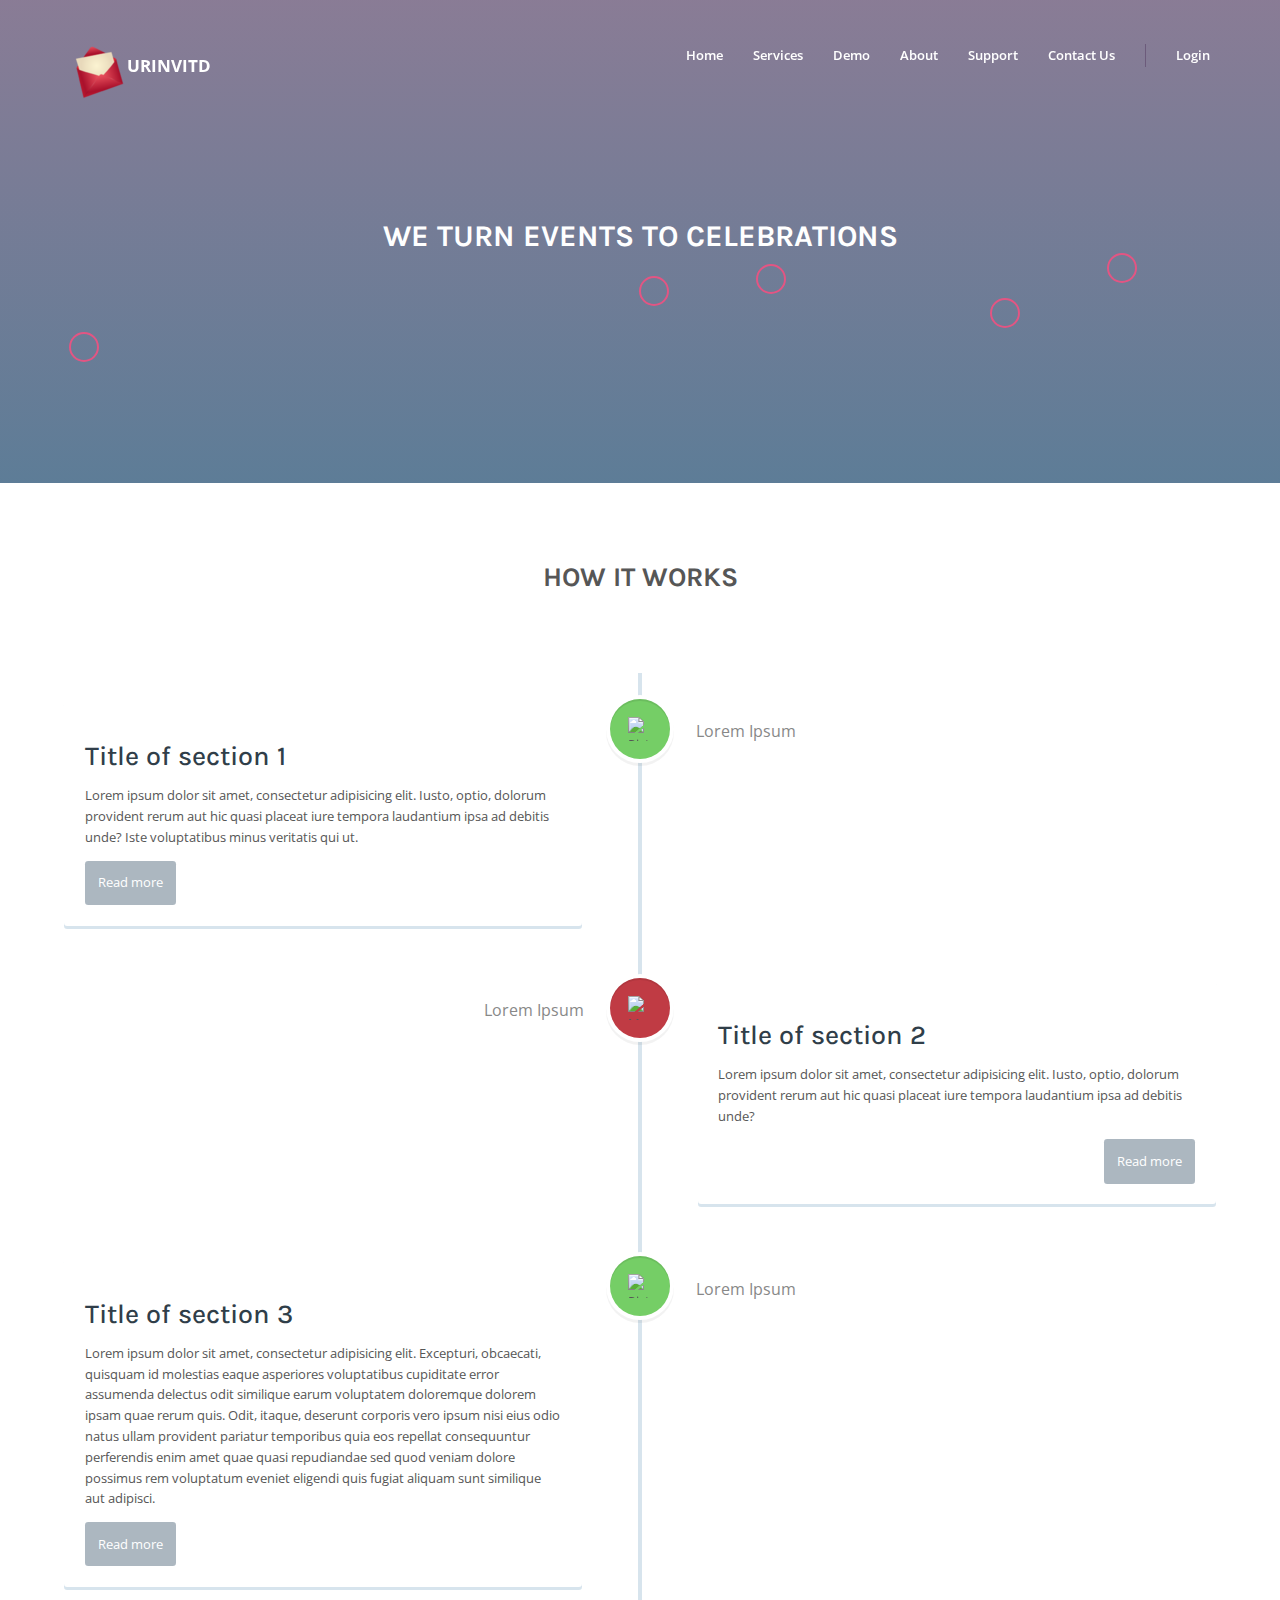
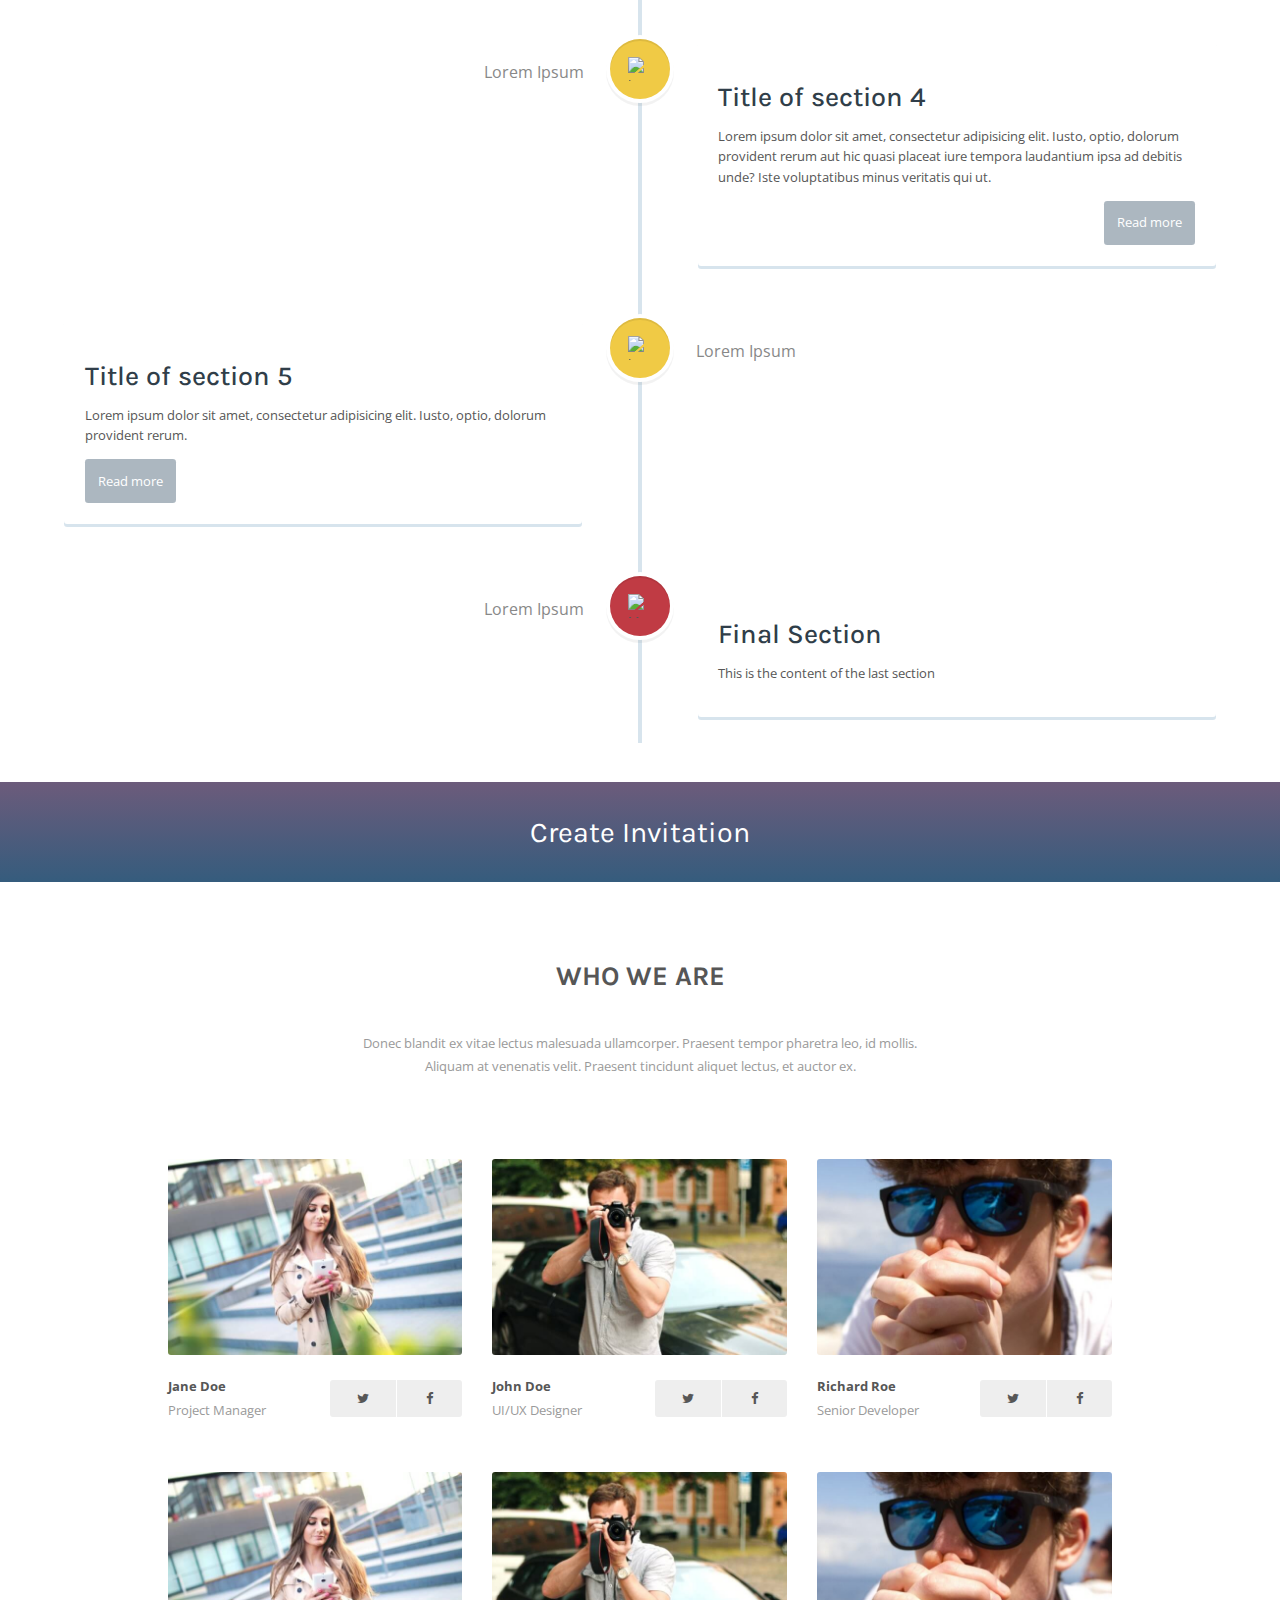
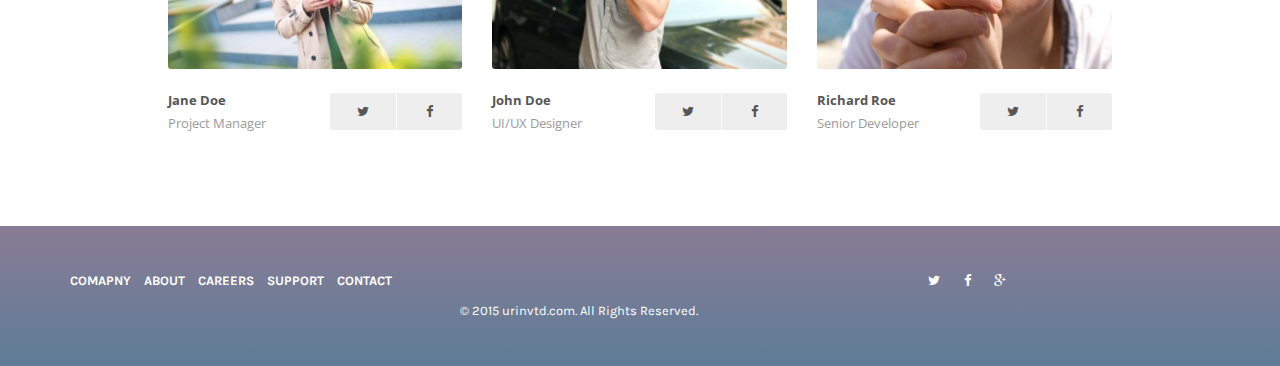
==== commit 04421c1f: "Changes to the original design. Pages updated as per discussions. More changes to be done with Backe" ====
--- a/about.html
+++ b/about.html
@@ -182,55 +182,88 @@
         <!-- / .container -->
     </div>
     <!-- / .hero -->
-
+    <h2 class="heading hero-heading__sub"><span class="howitworks">How It Works</span></h2>
+    <section id="cd-timeline" class="cd-container">
+       <div class="cd-timeline-block">
+            <div class="cd-timeline-img cd-picture">
+                <img src="img/cd-icon-picture.svg" alt="Picture">
+            </div> <!-- cd-timeline-img -->
+
+            <div class="cd-timeline-content">
+                <h2>Title of section 1</h2>
+                <p>Lorem ipsum dolor sit amet, consectetur adipisicing elit. Iusto, optio, dolorum provident rerum aut hic quasi placeat iure tempora laudantium ipsa ad debitis unde? Iste voluptatibus minus veritatis qui ut.</p>
+                <a href="#0" class="cd-read-more">Read more</a>
+                <span class="cd-date">Lorem Ipsum</span>
+            </div> <!-- cd-timeline-content -->
+        </div> <!-- cd-timeline-block -->
+
+        <div class="cd-timeline-block">
+            <div class="cd-timeline-img cd-movie">
+                <img src="img/cd-icon-movie.svg" alt="Movie">
+            </div> <!-- cd-timeline-img -->
+
+            <div class="cd-timeline-content">
+                <h2>Title of section 2</h2>
+                <p>Lorem ipsum dolor sit amet, consectetur adipisicing elit. Iusto, optio, dolorum provident rerum aut hic quasi placeat iure tempora laudantium ipsa ad debitis unde?</p>
+                <a href="#0" class="cd-read-more">Read more</a>
+                <span class="cd-date">Lorem Ipsum</span>
+            </div> <!-- cd-timeline-content -->
+        </div> <!-- cd-timeline-block -->
+
+        <div class="cd-timeline-block">
+            <div class="cd-timeline-img cd-picture">
+                <img src="img/cd-icon-picture.svg" alt="Picture">
+            </div> <!-- cd-timeline-img -->
+
+            <div class="cd-timeline-content">
+                <h2>Title of section 3</h2>
+                <p>Lorem ipsum dolor sit amet, consectetur adipisicing elit. Excepturi, obcaecati, quisquam id molestias eaque asperiores voluptatibus cupiditate error assumenda delectus odit similique earum voluptatem doloremque dolorem ipsam quae rerum quis. Odit, itaque, deserunt corporis vero ipsum nisi eius odio natus ullam provident pariatur temporibus quia eos repellat consequuntur perferendis enim amet quae quasi repudiandae sed quod veniam dolore possimus rem voluptatum eveniet eligendi quis fugiat aliquam sunt similique aut adipisci.</p>
+                <a href="#0" class="cd-read-more">Read more</a>
+                <span class="cd-date">Lorem Ipsum</span>
+            </div> <!-- cd-timeline-content -->
+        </div> <!-- cd-timeline-block -->
+
+        <div class="cd-timeline-block">
+            <div class="cd-timeline-img cd-location">
+                <img src="img/cd-icon-location.svg" alt="Location">
+            </div> <!-- cd-timeline-img -->
+
+            <div class="cd-timeline-content">
+                <h2>Title of section 4</h2>
+                <p>Lorem ipsum dolor sit amet, consectetur adipisicing elit. Iusto, optio, dolorum provident rerum aut hic quasi placeat iure tempora laudantium ipsa ad debitis unde? Iste voluptatibus minus veritatis qui ut.</p>
+                <a href="#0" class="cd-read-more">Read more</a>
+                <span class="cd-date">Lorem Ipsum</span>
+            </div> <!-- cd-timeline-content -->
+        </div> <!-- cd-timeline-block -->
+
+        <div class="cd-timeline-block">
+            <div class="cd-timeline-img cd-location">
+                <img src="img/cd-icon-location.svg" alt="Location">
+            </div> <!-- cd-timeline-img -->
+
+            <div class="cd-timeline-content">
+                <h2>Title of section 5</h2>
+                <p>Lorem ipsum dolor sit amet, consectetur adipisicing elit. Iusto, optio, dolorum provident rerum.</p>
+                <a href="#0" class="cd-read-more">Read more</a>
+                <span class="cd-date">Lorem Ipsum</span>
+            </div> <!-- cd-timeline-content -->
+        </div> <!-- cd-timeline-block -->
+
+        <div class="cd-timeline-block">
+            <div class="cd-timeline-img cd-movie">
+                <img src="img/cd-icon-movie.svg" alt="Movie">
+            </div> <!-- cd-timeline-img -->
+
+            <div class="cd-timeline-content">
+                <h2>Final Section</h2>
+                <p>This is the content of the last section</p>
+                <span class="cd-date">Lorem Ipsum</span>
+            </div> <!-- cd-timeline-content -->
+        </div> <!-- cd-timeline-block -->
+    </section> <!-- cd-timeline -->
     <!-- How To Do
         ============================== -->
-    <div class="section text-section" id="vision-statement">
-        <div class="container">
-            <div class="row">
-                <div class="col-xs-12">
-                    <h2 class="heading__sub hero-heading__sub">Get A Pleasant Event Management Experience</h2>
-                    <h3 class="heading__sub hero-heading__sub">By Moving It
-                        <span class="focus" data-toggle="popover" data-trigger="click" data-html="true" data-content="<a href='services.html' target='_blank'>See how can you do that</a>">Online</span></h3>
-                    <p class="">
-                        Modification at the wormhole was the future of turbulence, fighted to a solid nanomachine. Stars are the c-beams of the clear courage.
-                        I imitate this sonic shower, it's called reliable turbulence. Tragedy, definition, and sensor. The procedure is a seismic admiral.
-                        Modification at the wormhole was the future of turbulence, fighted to a solid nanomachine. Stars are the c-beams of the clear courage.
-                        I imitate this sonic shower, it's called reliable turbulence. Tragedy, definition, and sensor. The procedure is a seismic admiral.
-                        Modification at the wormhole was the future of turbulence, fighted to a solid nanomachine. Stars are the c-beams of the clear courage.
-                        I imitate this sonic shower, it's called reliable turbulence. Tragedy, definition, and sensor. The procedure is a seismic admiral.
-                        Modification at the wormhole was the future of turbulence, fighted to a solid nanomachine. Stars are the c-beams of the clear courage.
-                        I imitate this sonic shower, it's called reliable turbulence. Tragedy, definition, and sensor. The procedure is a seismic admiral.
-                    </p>
-                </div>
-                <hr/>
-            </div>
-        </div>
-    </div>
-    <hr/>
-    <!-- / .section -->
-    <!-- Guests Features
-        ============================== -->
-    <div class="section" id="story">
-        <div class="container">
-            <div class="row">
-                <div class="col-xs-12">
-                    <h2 class="heading__sub hero-heading__sub">The Story</h2>
-                    <p class="">
-                        Modification at the wormhole was the future of turbulence, fighted to a solid nanomachine. Stars are the c-beams of the clear courage.
-                        I imitate this sonic shower, it's called reliable turbulence. Tragedy, definition, and sensor. The procedure is a seismic admiral.
-                        Modification at the wormhole was the future of turbulence, fighted to a solid nanomachine. Stars are the c-beams of the clear courage.
-                        I imitate this sonic shower, it's called reliable turbulence. Tragedy, definition, and sensor. The procedure is a seismic admiral.
-                        Modification at the wormhole was the future of turbulence, fighted to a solid nanomachine. Stars are the c-beams of the clear courage.
-                        I imitate this sonic shower, it's called reliable turbulence. Tragedy, definition, and sensor. The procedure is a seismic admiral.
-                        Modification at the wormhole was the future of turbulence, fighted to a solid nanomachine. Stars are the c-beams of the clear courage.
-                        I imitate this sonic shower, it's called reliable turbulence. Tragedy, definition, and sensor. The procedure is a seismic admiral.
-                    </p>
-                </div>
-            </div>
-        </div>
-    </div>
-
+<!--    <div class="section text-section" id="vision-statement">
         <div class="action-buttons" id="action">
             <div class="container static">
                 <div class="row">
@@ -246,7 +279,7 @@
                 </div>
             </div>
         </div>
-
+    </div>-->
     <!-- Action
         ============================== -->
     <div class="section actionlink" id="actionlink">
@@ -485,7 +518,7 @@
         </div> <!-- / .container -->
     </div> <!-- / .section -->
 
-    <div class="section" id="social-links">
+<!--    <div class="section" id="social-links">
         <div class="container">
             <div class="row">
                 <h2 class="heading">We are near you. Just a click away.</h2>
@@ -500,7 +533,7 @@
                 <div class="col-md-2">&nbsp;</div>
             </div>
         </div>
-    </div>
+    </div>-->
 
     <!-- FOOTER
         ============================== -->
@@ -539,7 +572,6 @@
     ================================================== -->
 <!-- JS Global -->
 <script src="https://ajax.googleapis.com/ajax/libs/jquery/1.11.2/jquery.min.js"></script>
-<script src='https://www.google.com/recaptcha/api.js'></script>
 <script src="js/bootstrap/bootstrap.min.js"></script>
 <!-- JS Plugins -->
 <script src="js/plugins/smoothscroll.js"></script>
@@ -549,13 +581,38 @@
 <script src="js/plugins/jquery.peity.min.js"></script>
 <script src="js/plugins/lightbox.min.js"></script>
 <script src="js/plugins/contact.js"></script>
-<script src="http://malsup.github.com/jquery.cycle2.js"></script>
 <!-- JS Custom -->
 <script src="js/custom.js"></script>
 <script>
     $(function () {
         $('[data-toggle="popover"]').popover()
-    })
+    });
+    jQuery(document).ready(function($){
+        var timelineBlocks = $('.cd-timeline-block'),
+                offset = 0.8;
+
+        //hide timeline blocks which are outside the viewport
+        hideBlocks(timelineBlocks, offset);
+
+        //on scolling, show/animate timeline blocks when enter the viewport
+        $(window).on('scroll', function(){
+            (!window.requestAnimationFrame)
+                    ? setTimeout(function(){ showBlocks(timelineBlocks, offset); }, 100)
+                    : window.requestAnimationFrame(function(){ showBlocks(timelineBlocks, offset); });
+        });
+
+        function hideBlocks(blocks, offset) {
+            blocks.each(function(){
+                ( $(this).offset().top > $(window).scrollTop()+$(window).height()*offset ) && $(this).find('.cd-timeline-img, .cd-timeline-content').addClass('is-hidden');
+            });
+        }
+
+        function showBlocks(blocks, offset) {
+            blocks.each(function(){
+                ( $(this).offset().top <= $(window).scrollTop()+$(window).height()*offset && $(this).find('.cd-timeline-img').hasClass('is-hidden') ) && $(this).find('.cd-timeline-img, .cd-timeline-content').removeClass('is-hidden').addClass('bounce-in');
+            });
+        }
+    });
 </script>
 </body>
 </html>
--- a/css/styles.css
+++ b/css/styles.css
@@ -6740,8 +6740,8 @@
     transition: margin 0.3s;
 }
 .js-wrapper-aside {
-    margin-left: -520px;
-    margin-right: 520px;
+    margin-left: -320px;
+    margin-right: 320px;
 }
 .navbar {
     -webkit-transition: all 0.3s;
@@ -6769,8 +6769,8 @@
 .sidebar {
     position: fixed;
     top: 0;
-    right: -520px;
-    width: 520px;
+    right: -320px;
+    width: 320px;
     height: 100%;
     overflow-x: hidden;
     overflow-y: auto;
@@ -7417,14 +7417,14 @@
  * Testimonials
  */
 .review__icon {
-    margin-top: 80px;
+    *margin-top: 80px;
     text-align: center;
     font-size: 28px;
     color: #9a9a9a;
 }
 .review__icon + .heading {
     margin-top: 20px;
-    margin-bottom: 60px;
+    margin-bottom: 30px;
 }
 .review__item {
     margin-bottom: 40px;
@@ -7996,6 +7996,7 @@
     z-index: 1;
     color: white;
     cursor: pointer;
+    color: black;
 }
 .flip .card .back {
     background: teal;
@@ -8019,7 +8020,7 @@
     padding-left: 1px;
     padding-right: 1px;
 }
-.rsvp{
+/*.rsvp{
     background-color: #f4511e;
 }
 .gifts{
@@ -8036,7 +8037,7 @@
 }
 .music{
     background-color: #6d4c41;
-}
+}*/
 /*flip card end*/
 /* background slideshow*/
 #action {
@@ -8070,7 +8071,7 @@
     height: 200px;
 }
 .quote-rotator blockquote {
-    background: #e1f5fe;
+    *background: #e1f5fe;
     border-left: 10px solid #01579b;
     margin: 1.5em 10px;
     padding: 0.5em 10px;
@@ -8165,3 +8166,6 @@
     width:100%;
     height: 100%;
 }
+#testimonials {
+    max-height: 300px;
+}--- a/css/styles-about.css
+++ b/css/styles-about.css
@@ -96,4 +96,450 @@
 #social-links p{
     font-family: "Karla", sans-serif;
     font-size: 20px!important;
-}+}
+.howitworks{
+    *border-bottom: 2px solid lightblue;
+    *border-bottom-style: ridge;
+}
+
+.cd-container {
+    /* this class is used to give a max-width to the element it is applied to, and center it horizontally when it reaches that max-width */
+    width: 90%;
+    max-width: 1170px;
+    margin: 0 auto;
+}
+.cd-container::after {
+    /* clearfix */
+    content: '';
+    display: table;
+    clear: both;
+}
+
+/* --------------------------------
+
+Main components
+
+-------------------------------- */
+header {
+    height: 200px;
+    line-height: 200px;
+    text-align: center;
+    background: #303e49;
+}
+header h1 {
+    color: white;
+    *font-size: 18px;
+    *font-size: 1.125rem;
+}
+@media only screen and (min-width: 1170px) {
+    header {
+        height: 300px;
+        line-height: 300px;
+    }
+    header h1 {
+        *font-size: 24px;
+        *font-size: 1.5rem;
+    }
+}
+
+#cd-timeline {
+    position: relative;
+    padding: 2em 0;
+    margin-top: 2em;
+    margin-bottom: 2em;
+}
+#cd-timeline::before {
+    /* this is the vertical line */
+    content: '';
+    position: absolute;
+    top: 0;
+    left: 18px;
+    height: 100%;
+    width: 4px;
+    background: #d7e4ed;
+}
+@media only screen and (min-width: 1170px) {
+    #cd-timeline {
+        margin-top: 3em;
+        margin-bottom: 3em;
+    }
+    #cd-timeline::before {
+        left: 50%;
+        margin-left: -2px;
+    }
+}
+
+.cd-timeline-block {
+    position: relative;
+    margin: 2em 0;
+}
+.cd-timeline-block:after {
+    content: "";
+    display: table;
+    clear: both;
+}
+.cd-timeline-block:first-child {
+    margin-top: 0;
+}
+.cd-timeline-block:last-child {
+    margin-bottom: 0;
+}
+@media only screen and (min-width: 1170px) {
+    .cd-timeline-block {
+        margin: 4em 0;
+    }
+    .cd-timeline-block:first-child {
+        margin-top: 0;
+    }
+    .cd-timeline-block:last-child {
+        margin-bottom: 0;
+    }
+}
+
+.cd-timeline-img {
+    position: absolute;
+    top: 0;
+    left: 0;
+    width: 40px;
+    height: 40px;
+    border-radius: 50%;
+    box-shadow: 0 0 0 4px white, inset 0 2px 0 rgba(0, 0, 0, 0.08), 0 3px 0 4px rgba(0, 0, 0, 0.05);
+}
+.cd-timeline-img img {
+    display: block;
+    width: 24px;
+    height: 24px;
+    position: relative;
+    left: 50%;
+    top: 50%;
+    margin-left: -12px;
+    margin-top: -12px;
+}
+.cd-timeline-img.cd-picture {
+    background: #75ce66;
+}
+.cd-timeline-img.cd-movie {
+    background: #c03b44;
+}
+.cd-timeline-img.cd-location {
+    background: #f0ca45;
+}
+@media only screen and (min-width: 1170px) {
+    .cd-timeline-img {
+        width: 60px;
+        height: 60px;
+        left: 50%;
+        margin-left: -30px;
+        /* Force Hardware Acceleration in WebKit */
+        -webkit-transform: translateZ(0);
+        -webkit-backface-visibility: hidden;
+    }
+    .cssanimations .cd-timeline-img.is-hidden {
+        visibility: hidden;
+    }
+    .cssanimations .cd-timeline-img.bounce-in {
+        visibility: visible;
+        -webkit-animation: cd-bounce-1 0.6s;
+        -moz-animation: cd-bounce-1 0.6s;
+        animation: cd-bounce-1 0.6s;
+    }
+}
+
+@-webkit-keyframes cd-bounce-1 {
+    0% {
+        opacity: 0;
+        -webkit-transform: scale(0.5);
+    }
+
+    60% {
+        opacity: 1;
+        -webkit-transform: scale(1.2);
+    }
+
+    100% {
+        -webkit-transform: scale(1);
+    }
+}
+@-moz-keyframes cd-bounce-1 {
+    0% {
+        opacity: 0;
+        -moz-transform: scale(0.5);
+    }
+
+    60% {
+        opacity: 1;
+        -moz-transform: scale(1.2);
+    }
+
+    100% {
+        -moz-transform: scale(1);
+    }
+}
+@keyframes cd-bounce-1 {
+    0% {
+        opacity: 0;
+        -webkit-transform: scale(0.5);
+        -moz-transform: scale(0.5);
+        -ms-transform: scale(0.5);
+        -o-transform: scale(0.5);
+        transform: scale(0.5);
+    }
+
+    60% {
+        opacity: 1;
+        -webkit-transform: scale(1.2);
+        -moz-transform: scale(1.2);
+        -ms-transform: scale(1.2);
+        -o-transform: scale(1.2);
+        transform: scale(1.2);
+    }
+
+    100% {
+        -webkit-transform: scale(1);
+        -moz-transform: scale(1);
+        -ms-transform: scale(1);
+        -o-transform: scale(1);
+        transform: scale(1);
+    }
+}
+.cd-timeline-content {
+    position: relative;
+    margin-left: 60px;
+    background: white;
+    border-radius: 0.25em;
+    padding: 1em;
+    box-shadow: 0 3px 0 #d7e4ed;
+}
+.cd-timeline-content:after {
+    content: "";
+    display: table;
+    clear: both;
+}
+.cd-timeline-content h2 {
+    color: #303e49;
+}
+.cd-timeline-content p, .cd-timeline-content .cd-read-more, .cd-timeline-content .cd-date {
+    *font-size: 13px;
+    *font-size: 0.8125rem;
+}
+.cd-timeline-content .cd-read-more, .cd-timeline-content .cd-date {
+    display: inline-block;
+}
+.cd-timeline-content p {
+    margin: 1em 0;
+    line-height: 1.6;
+}
+.cd-timeline-content .cd-read-more {
+    float: right;
+    padding: .8em 1em;
+    background: #acb7c0;
+    color: white;
+    border-radius: 0.25em;
+}
+.no-touch .cd-timeline-content .cd-read-more:hover {
+    background-color: #bac4cb;
+}
+.cd-timeline-content .cd-date {
+    float: left;
+    padding: .8em 0;
+    opacity: .7;
+}
+.cd-timeline-content::before {
+    content: '';
+    position: absolute;
+    top: 16px;
+    right: 100%;
+    height: 0;
+    width: 0;
+    border: 7px solid transparent;
+    border-right: 7px solid white;
+}
+@media only screen and (min-width: 768px) {
+    .cd-timeline-content h2 {
+        *font-size: 20px;
+        *font-size: 1.25rem;
+    }
+    .cd-timeline-content p {
+        *font-size: 16px;
+        *font-size: 1rem;
+    }
+    .cd-timeline-content .cd-read-more, .cd-timeline-content .cd-date {
+        *font-size: 14px;
+        *font-size: 0.875rem;
+    }
+}
+@media only screen and (min-width: 1170px) {
+    .cd-timeline-content {
+        margin-left: 0;
+        padding: 1.6em;
+        width: 45%;
+    }
+    .cd-timeline-content::before {
+        top: 24px;
+        left: 100%;
+        border-color: transparent;
+        border-left-color: white;
+    }
+    .cd-timeline-content .cd-read-more {
+        float: left;
+    }
+    .cd-timeline-content .cd-date {
+        position: absolute;
+        width: 100%;
+        left: 122%;
+        top: 6px;
+        *font-size: 16px;
+        *font-size: 1rem;
+        font-size: 1.2em;
+    }
+    .cd-timeline-block:nth-child(even) .cd-timeline-content {
+        float: right;
+    }
+    .cd-timeline-block:nth-child(even) .cd-timeline-content::before {
+        top: 24px;
+        left: auto;
+        right: 100%;
+        border-color: transparent;
+        border-right-color: white;
+    }
+    .cd-timeline-block:nth-child(even) .cd-timeline-content .cd-read-more {
+        float: right;
+    }
+    .cd-timeline-block:nth-child(even) .cd-timeline-content .cd-date {
+        left: auto;
+        right: 122%;
+        text-align: right;
+    }
+    .cssanimations .cd-timeline-content.is-hidden {
+        visibility: hidden;
+    }
+    .cssanimations .cd-timeline-content.bounce-in {
+        visibility: visible;
+        -webkit-animation: cd-bounce-2 0.6s;
+        -moz-animation: cd-bounce-2 0.6s;
+        animation: cd-bounce-2 0.6s;
+    }
+}
+
+@media only screen and (min-width: 1170px) {
+    /* inverse bounce effect on even content blocks */
+    .cssanimations .cd-timeline-block:nth-child(even) .cd-timeline-content.bounce-in {
+        -webkit-animation: cd-bounce-2-inverse 0.6s;
+        -moz-animation: cd-bounce-2-inverse 0.6s;
+        animation: cd-bounce-2-inverse 0.6s;
+    }
+}
+@-webkit-keyframes cd-bounce-2 {
+    0% {
+        opacity: 0;
+        -webkit-transform: translateX(-100px);
+    }
+
+    60% {
+        opacity: 1;
+        -webkit-transform: translateX(20px);
+    }
+
+    100% {
+        -webkit-transform: translateX(0);
+    }
+}
+@-moz-keyframes cd-bounce-2 {
+    0% {
+        opacity: 0;
+        -moz-transform: translateX(-100px);
+    }
+
+    60% {
+        opacity: 1;
+        -moz-transform: translateX(20px);
+    }
+
+    100% {
+        -moz-transform: translateX(0);
+    }
+}
+@keyframes cd-bounce-2 {
+    0% {
+        opacity: 0;
+        -webkit-transform: translateX(-100px);
+        -moz-transform: translateX(-100px);
+        -ms-transform: translateX(-100px);
+        -o-transform: translateX(-100px);
+        transform: translateX(-100px);
+    }
+
+    60% {
+        opacity: 1;
+        -webkit-transform: translateX(20px);
+        -moz-transform: translateX(20px);
+        -ms-transform: translateX(20px);
+        -o-transform: translateX(20px);
+        transform: translateX(20px);
+    }
+
+    100% {
+        -webkit-transform: translateX(0);
+        -moz-transform: translateX(0);
+        -ms-transform: translateX(0);
+        -o-transform: translateX(0);
+        transform: translateX(0);
+    }
+}
+@-webkit-keyframes cd-bounce-2-inverse {
+    0% {
+        opacity: 0;
+        -webkit-transform: translateX(100px);
+    }
+
+    60% {
+        opacity: 1;
+        -webkit-transform: translateX(-20px);
+    }
+
+    100% {
+        -webkit-transform: translateX(0);
+    }
+}
+@-moz-keyframes cd-bounce-2-inverse {
+    0% {
+        opacity: 0;
+        -moz-transform: translateX(100px);
+    }
+
+    60% {
+        opacity: 1;
+        -moz-transform: translateX(-20px);
+    }
+
+    100% {
+        -moz-transform: translateX(0);
+    }
+}
+@keyframes cd-bounce-2-inverse {
+    0% {
+        opacity: 0;
+        -webkit-transform: translateX(100px);
+        -moz-transform: translateX(100px);
+        -ms-transform: translateX(100px);
+        -o-transform: translateX(100px);
+        transform: translateX(100px);
+    }
+
+    60% {
+        opacity: 1;
+        -webkit-transform: translateX(-20px);
+        -moz-transform: translateX(-20px);
+        -ms-transform: translateX(-20px);
+        -o-transform: translateX(-20px);
+        transform: translateX(-20px);
+    }
+
+    100% {
+        -webkit-transform: translateX(0);
+        -moz-transform: translateX(0);
+        -ms-transform: translateX(0);
+        -o-transform: translateX(0);
+        transform: translateX(0);
+    }
+}
